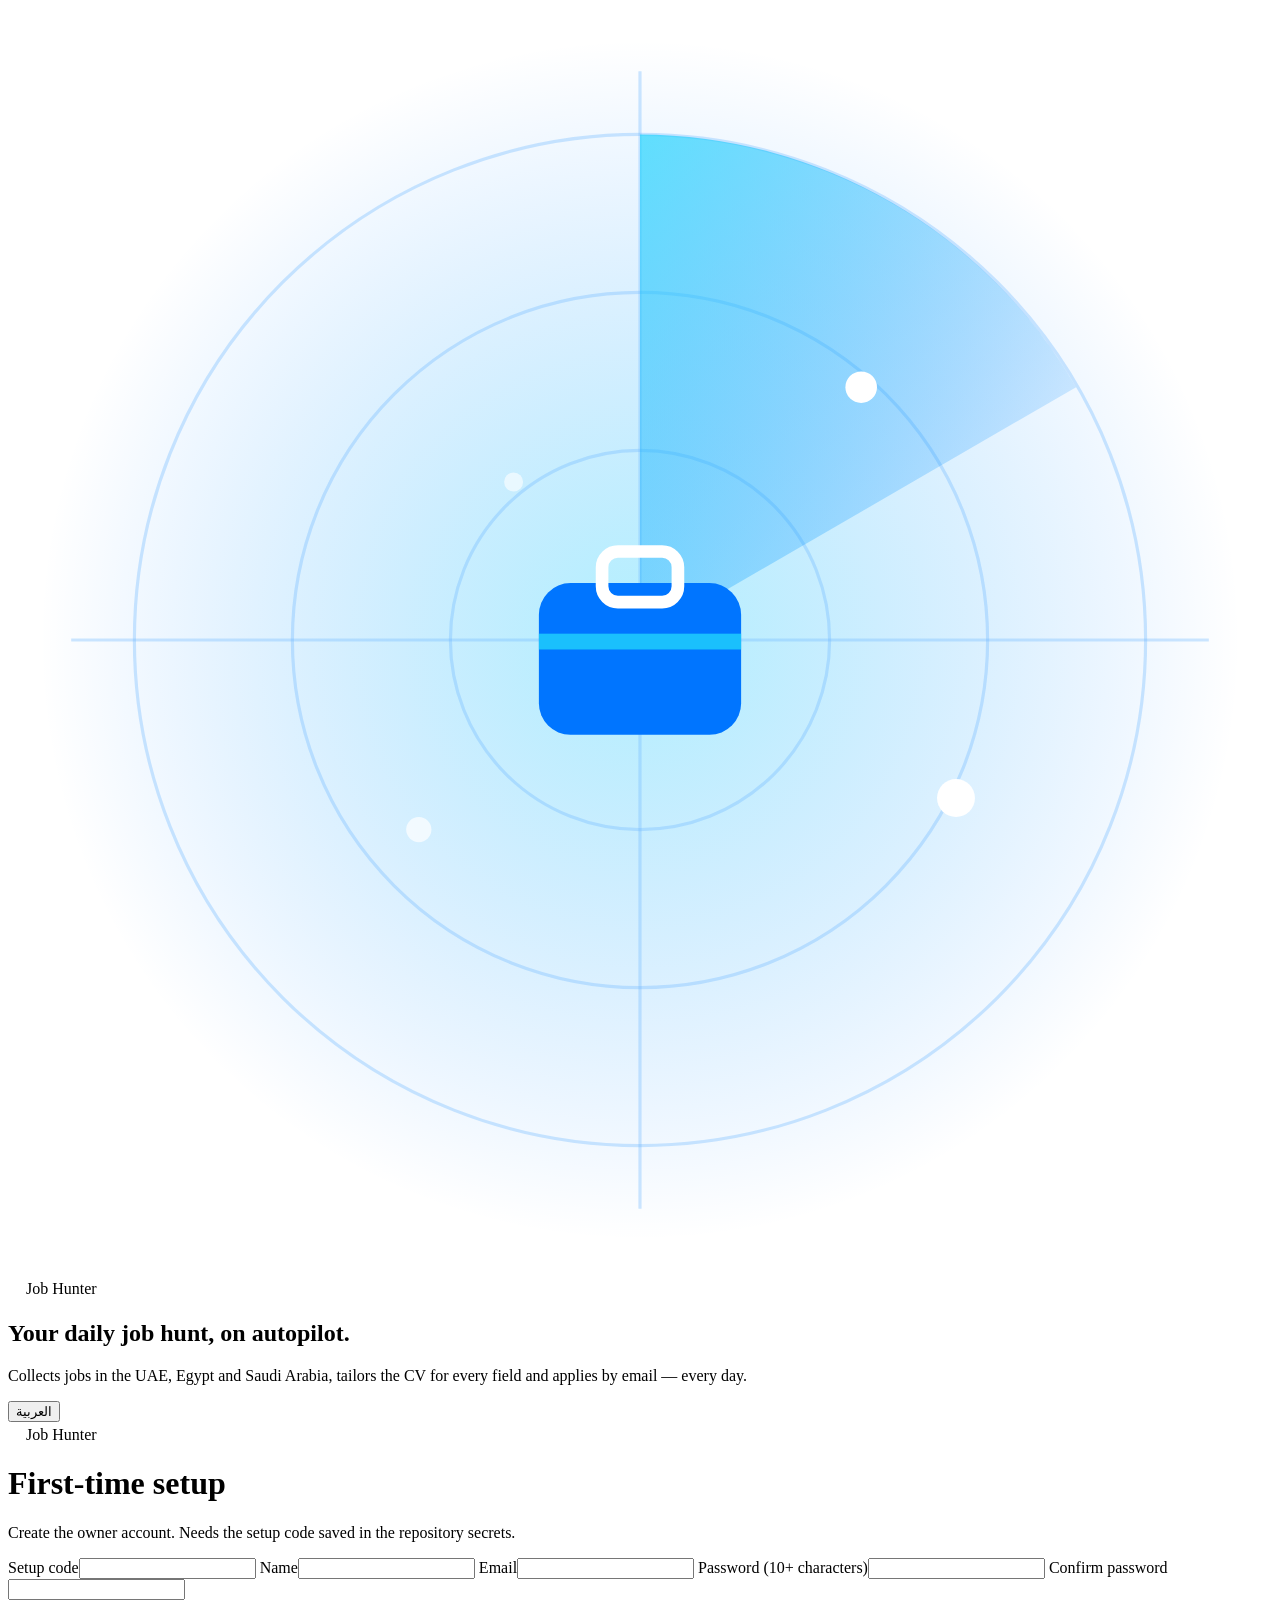
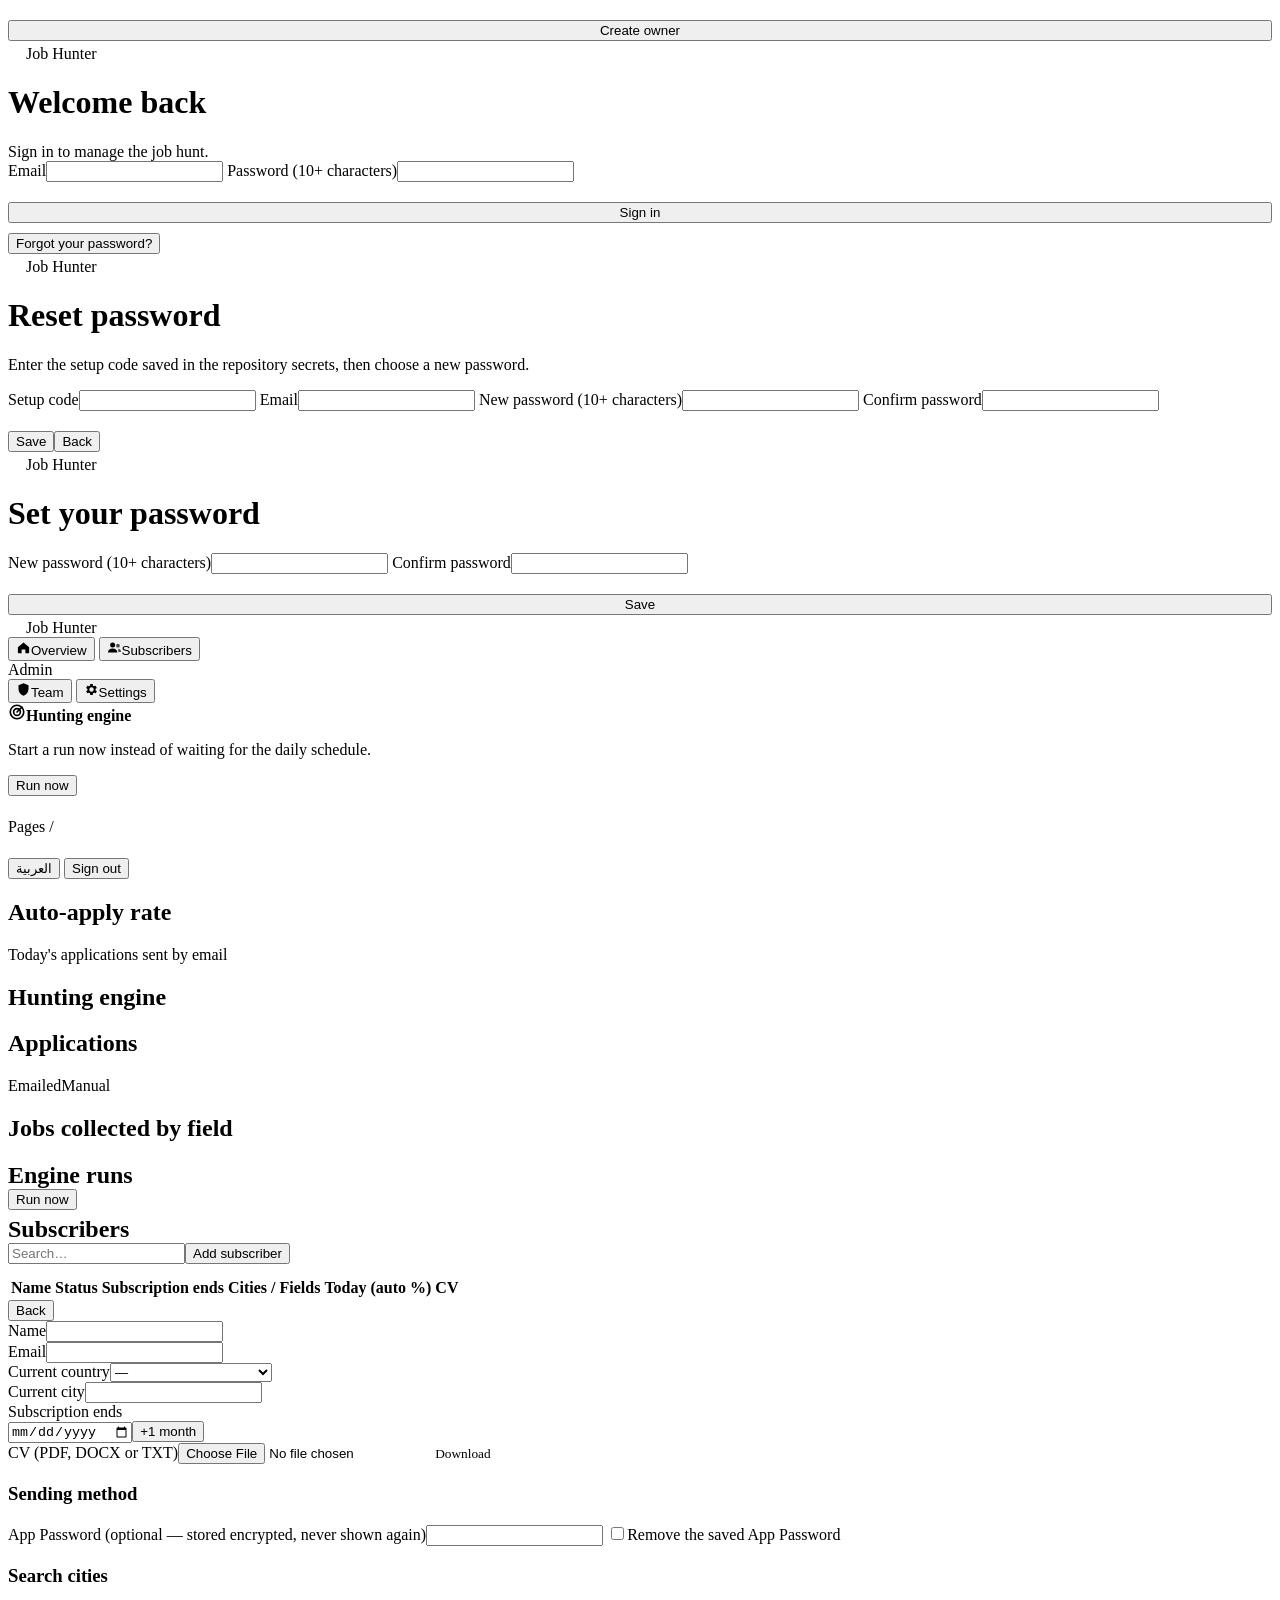
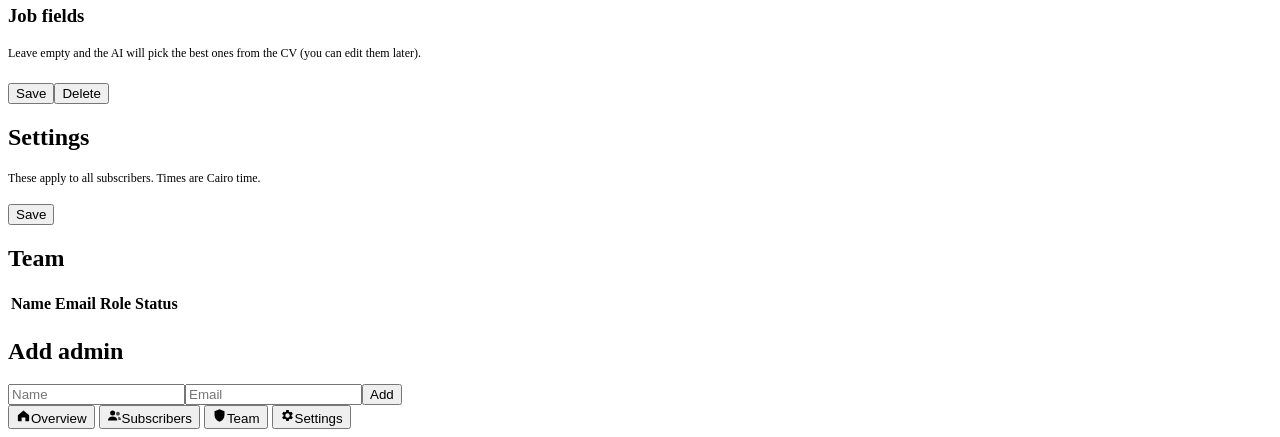
==== public/index.html @ e74127af "Update index.html" ====
<!doctype html>
<html lang="en" dir="ltr">
<head>
<meta charset="utf-8">
<meta name="viewport" content="width=device-width,initial-scale=1,viewport-fit=cover">
<meta name="robots" content="noindex,nofollow">
<title>Sign in</title>
<meta name="theme-color" content="#070b24">
<link rel="manifest" href="/manifest.webmanifest">
<link rel="icon" href="/icon.svg" type="image/svg+xml">
<link rel="apple-touch-icon" href="/icon-192.png">
<meta name="mobile-web-app-capable" content="yes"><meta name="apple-mobile-web-app-capable" content="yes">
<meta name="apple-mobile-web-app-status-bar-style" content="black-translucent"><meta name="apple-mobile-web-app-title" content="Job Hunter">
<link rel="preconnect" href="https://fonts.googleapis.com"><link rel="preconnect" href="https://fonts.gstatic.com" crossorigin>
<link rel="stylesheet" href="https://fonts.googleapis.com/css2?family=Cairo:wght@400;600;700;800&family=Plus+Jakarta+Sans:wght@400;500;600;700;800&display=swap">
<link rel="stylesheet" href="/app.css">
</head>
<body>
<!-- ================= auth ================= -->
<div class="auth" id="auth">
  <div class="auth-art">
    <svg class="radar" viewBox="0 0 400 400" fill="none" aria-hidden="true">
      <defs><radialGradient id="rg" cx=".5" cy=".5" r=".5"><stop offset="0" stop-color="#21d4fd" stop-opacity=".35"/><stop offset="1" stop-color="#0075ff" stop-opacity="0"/></radialGradient>
      <linearGradient id="sw" x1="0" y1="0" x2="1" y2="1"><stop offset="0" stop-color="#21d4fd" stop-opacity=".7"/><stop offset="1" stop-color="#0075ff" stop-opacity="0"/></linearGradient></defs>
      <circle cx="200" cy="200" r="190" fill="url(#rg)"/>
      <g stroke="#6fb8ff" stroke-opacity=".35"><circle cx="200" cy="200" r="60"/><circle cx="200" cy="200" r="110"/><circle cx="200" cy="200" r="160"/><path d="M200 20v360M20 200h360"/></g>
      <path d="M200 200 L200 40 A160 160 0 0 1 338 120 Z" fill="url(#sw)"/>
      <g fill="#fff"><circle cx="270" cy="120" r="5"/><circle cx="130" cy="260" r="4" opacity=".7"/><circle cx="300" cy="250" r="6"/><circle cx="160" cy="150" r="3" opacity=".6"/></g>
      <g transform="translate(168 172)"><rect width="64" height="48" y="10" rx="10" fill="#0075ff"/><rect x="20" width="24" height="16" rx="5" stroke="#fff" stroke-width="4" fill="none"/><rect y="26" width="64" height="5" fill="#21d4fd" opacity=".8"/></g>
    </svg>
    <div class="brand"><span class="logo" data-ic="logo"></span>Job Hunter</div>
    <h2 style="margin-top:22px" data-t="artTitle"></h2><p data-t="artText"></p>
  </div>
  <div class="auth-side" style="position:relative">
    <div class="auth-top"><button class="ghost sm" id="langBtn">العربية</button></div>

    <div id="v-setup" class="card hidden">
      <div class="brand"><span class="logo" data-ic="logo"></span>Job Hunter</div>
      <h1 data-t="setupTitle"></h1><p class="mute" data-t="setupHint"></p>
      <label data-t="setupCode"></label><input id="s-code" type="password" autocomplete="off">
      <label data-t="name"></label><input id="s-name">
      <label data-t="email"></label><input id="s-email" type="email">
      <label data-t="password"></label><input id="s-pw" type="password" autocomplete="new-password">
      <label data-t="confirmPw"></label><input id="s-pw2" type="password" autocomplete="new-password">
      <button id="s-go" style="width:100%;margin-top:20px" data-t="create"></button>
      <div class="msg" id="s-msg"></div>
    </div>

    <div id="v-login" class="card hidden">
      <div class="brand"><span class="logo" data-ic="logo"></span>Job Hunter</div>
      <h1 data-t="welcome"></h1><p class="mute" style="margin:0" data-t="loginHint"></p>
      <label data-t="email"></label><input id="l-email" type="email" autocomplete="username">
      <label data-t="password"></label><input id="l-pw" type="password" autocomplete="current-password">
      <button id="l-go" style="width:100%;margin-top:20px" data-t="signIn"></button>
      <div class="row" style="margin-top:10px;justify-content:center"><button class="ghost sm" id="l-forgot" data-t="forgot"></button></div>
      <div class="msg" id="l-msg"></div>
    </div>

    <div id="v-recover" class="card hidden">
      <div class="brand"><span class="logo" data-ic="logo"></span>Job Hunter</div>
      <h1 data-t="recoverTitle"></h1><p class="mute" data-t="recoverHint"></p>
      <label data-t="setupCode"></label><input id="r-code" type="password" autocomplete="off">
      <label data-t="email"></label><input id="r-email" type="email" autocomplete="username">
      <label data-t="newPw"></label><input id="r-pw" type="password" autocomplete="new-password">
      <label data-t="confirmPw"></label><input id="r-pw2" type="password" autocomplete="new-password">
      <div class="row" style="margin-top:20px"><button id="r-go" data-t="save"></button><button class="ghost" id="r-back" data-t="back"></button></div>
      <div class="msg" id="r-msg"></div>
    </div>

    <div id="v-setpw" class="card hidden">
      <div class="brand"><span class="logo" data-ic="logo"></span>Job Hunter</div>
      <h1 data-t="setPw"></h1>
      <label data-t="newPw"></label><input id="p-pw" type="password" autocomplete="new-password">
      <label data-t="confirmPw"></label><input id="p-pw2" type="password" autocomplete="new-password">
      <button id="p-go" style="width:100%;margin-top:20px" data-t="save"></button>
      <div class="msg" id="p-msg"></div>
    </div>
  </div>
</div>

<!-- ================= app ================= -->
<div id="v-home" class="app hidden">
  <aside class="side"><div class="side-in">
    <div class="brand"><span class="logo" data-ic="logo"></span>Job Hunter</div>
    <nav class="nav" id="tabs">
      <button data-tab="overview"><span class="ic" data-ic="home"></span><span data-t="overview"></span></button>
      <button data-tab="subs"><span class="ic" data-ic="users"></span><span data-t="subs"></span></button>
      <div class="nav-h own" data-t="admin"></div>
      <button class="own" data-tab="team"><span class="ic" data-ic="shield"></span><span data-t="admins"></span></button>
      <button class="own" data-tab="settings"><span class="ic" data-ic="gear"></span><span data-t="settings"></span></button>
    </nav>
    <div class="help"><span class="ic" data-ic="radar"></span><b data-t="engineCard"></b><p data-t="engineCardHint"></p><button id="side-run" data-t="runNow"></button></div>
  </div></aside>

  <main class="main">
    <header class="top">
      <span class="logo mlogo brand" style="padding:0"><span class="logo" data-ic="logo"></span></span>
      <div><div class="crumb"><span data-t="pages"></span> / <b id="crumb"></b></div><h1 id="pageTitle"></h1></div>
      <span class="sp"></span>
      <button class="ghost sm" id="langBtn2">العربية</button>
      <span class="who"><span class="avatar" id="avatar"></span><span id="who"></span></span>
      <button class="ghost sm" id="out" data-t="signOut"></button>
    </header>

    <section data-p="overview">
      <div class="kpis" id="kpis"></div>
      <div class="ovgrid">
        <div class="card hero" id="hero"></div>
        <div class="card"><h2 data-t="autoRate"></h2><div class="sub-h" data-t="autoRateHint"></div><div class="gauge-wrap" id="gauge"></div></div>
        <div class="card"><h2 data-t="engineCard"></h2><div class="sub-h" id="engineSub"></div><div id="engineBox"></div></div>
      </div>
      <div class="chartgrid">
        <div class="card chart"><h2 data-t="appsChart"></h2><div class="sub-h" id="appsSub"></div><div id="areaChart"></div>
          <div class="legend"><span><i style="background:#21d4fd"></i><span data-t="sentCol"></span></span><span><i style="background:#0075ff"></i><span data-t="manualCol"></span></span></div></div>
        <div class="card chart"><h2 data-t="jobsByField"></h2><div class="sub-h" id="fieldsSub"></div><div class="bars" id="barChart"></div><div class="stat2" id="fieldStats"></div></div>
      </div>
      <div class="card" id="runs-card"><div class="row" style="margin-bottom:6px"><h2 style="margin:0" data-t="runs"></h2><span class="sp"></span><span id="run-msg" class="mute" style="font-size:12px"></span><button class="sm" id="run-now" data-t="runNow"></button></div><div id="runs" style="overflow-x:auto"></div></div>
    </section>

    <section class="card hidden" data-p="subs">
      <div class="row"><h2 style="margin:0" data-t="subs"></h2><span class="sp"></span><input id="q" style="max-width:240px" data-ph="search"><button id="addSub" data-t="addSub"></button></div>
      <table class="stack" style="margin-top:12px"><thead><tr><th data-t="name"></th><th data-t="status"></th><th data-t="subEnd"></th><th data-t="citiesFields"></th><th data-t="appsTodayShort"></th><th>CV</th><th></th></tr></thead><tbody id="subs"></tbody></table>
      <div class="msg" id="s2-msg"></div>
    </section>

    <section class="card hidden" data-p="edit">
      <div class="row"><h2 style="margin:0" id="e-title"></h2><span class="sp"></span><button class="ghost sm" id="e-cancel" data-t="back"></button></div>
      <div class="grid2">
        <div><label data-t="name"></label><input id="e-name"></div>
        <div><label data-t="email"></label><input id="e-email" type="email"></div>
        <div><label data-t="curCountry"></label><select id="e-country"><option value="">—</option><option value="EG">Egypt / مصر</option><option value="AE">UAE / الإمارات</option><option value="SA">Saudi Arabia / السعودية</option><option value="OTHER">Other / أخرى</option></select></div>
        <div><label data-t="curCity"></label><input id="e-city"></div>
        <div><label data-t="subEnd"></label><div class="row"><input id="e-end" type="date" style="flex:1;width:auto"><button class="ghost sm" id="e-plus" data-t="plusMonth"></button></div><small class="mute" id="e-start"></small></div>
      </div>
      <label data-t="cv"></label><input id="e-cv" type="file" accept=".pdf,.docx,.txt">
      <small class="mute"><span id="e-cvinfo"></span> <a id="e-cvdl" class="hidden" data-t="download"></a></small>
      <h3 data-t="sendMode"></h3>
      <p class="mute" style="margin:0;font-size:13px" id="e-modeinfo"></p>
      <label data-t="appPwOpt"></label><input id="e-ap" type="password" autocomplete="new-password" style="max-width:320px">
      <label class="opt hidden" id="e-apclearbox"><input type="checkbox" id="e-apclear"><span data-t="apClear"></span></label>
      <h3 data-t="cities"></h3><div id="e-cities"></div>
      <h3 data-t="fields"></h3><p class="mute" style="margin:0 0 10px;font-size:12px" data-t="fieldsHint"></p><div id="e-fields" class="chips"></div>
      <div class="row" style="margin-top:22px"><button id="e-save" data-t="save"></button><span class="sp"></span><button class="ghost sm" id="e-del" data-t="delete"></button></div>
      <div class="msg" id="e-msg"></div>
    </section>

    <section class="card hidden" data-p="settings"><h2 data-t="settings"></h2><p class="mute" style="font-size:12px" data-t="settingsHint"></p>
      <div class="grid2" id="set-form"></div><div class="row" style="margin-top:18px"><button id="set-save" data-t="save"></button></div><div class="msg" id="set-msg"></div></section>

    <section class="card hidden" id="c-staff" data-p="team">
      <h2 data-t="admins"></h2>
      <table class="stack"><thead><tr><th data-t="name"></th><th data-t="email"></th><th data-t="role"></th><th data-t="status"></th><th></th></tr></thead><tbody id="staff"></tbody></table>
      <h2 style="margin-top:22px" data-t="addAdmin"></h2>
      <div class="row"><input id="a-name" style="max-width:220px" data-ph="name"><input id="a-email" type="email" style="max-width:260px" data-ph="email"><button id="a-go" data-t="add"></button></div>
      <div class="msg" id="a-msg"></div>
    </section>
  </main>

  <nav class="bnav" id="mtabs">
    <button data-tab="overview"><span class="ic" data-ic="home"></span><span data-t="overview"></span></button>
    <button data-tab="subs"><span class="ic" data-ic="users"></span><span data-t="subs"></span></button>
    <button class="own" data-tab="team"><span class="ic" data-ic="shield"></span><span data-t="admins"></span></button>
    <button class="own" data-tab="settings"><span class="ic" data-ic="gear"></span><span data-t="settings"></span></button>
  </nav>
</div>
<script>
const T={en:{setupTitle:"First-time setup",setupHint:"Create the owner account. Needs the setup code saved in the repository secrets.",setupCode:"Setup code",name:"Name",email:"Email",password:"Password (10+ characters)",create:"Create owner",signIn:"Sign in",setPw:"Set your password",newPw:"New password (10+ characters)",confirmPw:"Confirm password",save:"Save",signOut:"Sign out",admins:"Team",addAdmin:"Add admin",add:"Add",role:"Role",status:"Status",active:"Active",disabled:"Disabled",noPw:"Invite pending",disable:"Disable",enable:"Enable",reset:"Reset link",subs:"Subscribers",activeSubs:"Active subscriptions",appsToday:"Applications today",autoPct:"Auto-applied today",lastRun:"Last run",never:"Never",mismatch:"Passwords do not match",pwDone:"Password saved. You can sign in now.",linkNote:"Send this one-time link to the person (valid 48 hours):",owner:"Owner",admin:"Admin",forgot:"Forgot your password?",recoverTitle:"Reset password",recoverHint:"Enter the setup code saved in the repository secrets, then choose a new password.",back:"Back",overview:"Overview",settings:"Settings",search:"Search…",addSub:"Add subscriber",editSub:"Edit subscriber",subEnd:"Subscription ends",citiesFields:"Cities / Fields",appsTodayShort:"Today (auto %)",edit:"Edit",renew:"Renew +1 month",lock:"Lock",unlock:"Unlock",locked:"Locked",expired:"Expired",noSubs:"No subscribers yet.",curCountry:"Current country",curCity:"Current city",subLang:"Dashboard language",plusMonth:"+1 month",subStart:"Started",autoMonth:"Empty = one month from today",cv:"CV (PDF, DOCX or TXT)",noCv:"No CV uploaded yet",download:"Download",sendMode:"Sending method",modeApp:"Subscriber's Gmail with an App Password (recommended)",modeCentral:"Central tool email (Reply-To = subscriber, small daily limit)",appPw:"App Password (typed by the admin, stored encrypted)",apSaved:"An App Password is saved. Leave the box empty to keep it.",apClear:"Remove the saved App Password",cities:"Search cities",fields:"Job fields",fieldsHint:"Leave empty and the AI will pick the best ones from the CV (you can edit them later).",all:"All",none:"None",delete:"Delete",confirmDel:"Delete this subscriber and all their data?",needCity:"Choose at least one search city",tooBig:"The CV file is too large",saving:"Saving…",saved:"Saved",cvFail:"Saved, but the CV upload failed",settingsHint:"These apply to all subscribers. Times are Cairo time.",set_daily_apply_limit:"Max applications per subscriber per day",set_central_daily_limit:"Max central-email applications per subscriber per day",set_min_match_score:"Minimum match score to apply (0–100)",set_email_cooldown_days:"Days before applying to the same email again",set_default_sub_days:"Default subscription length (days)",set_auto_fields_count:"Fields the AI picks when none are set",set_run_time_cloud:"Daily cloud run time",modeAppOn:"Sending from the subscriber's own Gmail (an App Password is saved). Type a new one below to replace it.",modeCentralOn:"Sending from the central tool email for now. To send from the subscriber's own Gmail, add an App Password below — or the subscriber can add it from their dashboard.",appPwOpt:"App Password (optional — stored encrypted, never shown again)",set_engine_live:"Sending mode",liveOff:"Test (dry run) — nothing is sent",liveOn:"Live — send application emails",runs:"Engine runs",runNow:"Run now",queued:"Run requested — it starts within ~15 minutes.",started:"Started",newJobs:"New jobs",sentCol:"Emailed",manualCol:"Manual",errorsCol:"Errors",dry:"test",preview:"What would be sent",welcome:"Welcome back",loginHint:"Sign in to manage the job hunt.",artTitle:"Your daily job hunt, on autopilot.",artText:"Collects jobs in the UAE, Egypt and Saudi Arabia, tailors the CV for every field and applies by email — every day.",admin:"Admin",engineCard:"Hunting engine",engineCardHint:"Start a run now instead of waiting for the daily schedule.",pages:"Pages",autoRate:"Auto-apply rate",autoRateHint:"Today's applications sent by email",appsChart:"Applications",jobsByField:"Jobs collected by field",last14:"in the last 14 days",last7:"new jobs in the last 7 days",jobs7:"Jobs found (7 days)",fieldsTracked:"Fields tracked",activeCities:"Cities searched",withEmail:"Jobs with HR email",nextRun:"Daily run (Cairo)",modeLive:"Live — applications are sent",modeTest:"Test mode — nothing is sent",noData:"No data yet — it fills up after the first run.",hello:"Welcome back,",heroText:"The engine is hunting in {c} cities across {f} fields. Here is today at a glance.",heroBtn:"Manage subscribers"},
ar:{setupTitle:"الإعداد لأول مرة",setupHint:"إنشاء حساب المالك. محتاج كود الإعداد المحفوظ في أسرار الريبو.",setupCode:"كود الإعداد",name:"الاسم",email:"الإيميل",password:"كلمة السر (10 حروف أو أكتر)",create:"إنشاء المالك",signIn:"تسجيل الدخول",setPw:"تعيين كلمة السر",newPw:"كلمة سر جديدة (10 حروف أو أكتر)",confirmPw:"تأكيد كلمة السر",save:"حفظ",signOut:"خروج",admins:"الفريق",addAdmin:"إضافة أدمن",add:"إضافة",role:"الدور",status:"الحالة",active:"نشط",disabled:"موقوف",noPw:"دعوة لسه ماتفعّلتش",disable:"إيقاف",enable:"تفعيل",reset:"لينك Reset",subs:"المشتركين",activeSubs:"اشتراكات سارية",appsToday:"تقديمات النهارده",autoPct:"أوتوماتيك النهارده",lastRun:"آخر تشغيل",never:"لسه",mismatch:"كلمتين السر مش زي بعض",pwDone:"اتحفظت. تقدر تدخل دلوقتي.",linkNote:"ابعت اللينك ده للشخص (صالح 48 ساعة، مرة واحدة):",owner:"مالك",admin:"أدمن",forgot:"نسيت كلمة السر؟",recoverTitle:"تغيير كلمة السر",recoverHint:"اكتب كود الإعداد المحفوظ في أسرار الريبو، واختار كلمة سر جديدة.",back:"رجوع",overview:"نظرة عامة",settings:"الإعدادات",search:"بحث…",addSub:"إضافة مشترك",editSub:"تعديل مشترك",subEnd:"نهاية الاشتراك",citiesFields:"المدن / المجالات",appsTodayShort:"النهارده (أوتوماتيك %)",edit:"تعديل",renew:"تجديد شهر",lock:"قفل",unlock:"فتح",locked:"مقفول",expired:"منتهي",noSubs:"لسه مفيش مشتركين.",curCountry:"البلد الحالي",curCity:"المدينة الحالية",subLang:"لغة الداشبورد",plusMonth:"+ شهر",subStart:"بدأ",autoMonth:"فاضي = شهر من النهارده",cv:"السي في (PDF أو DOCX أو TXT)",noCv:"لسه مفيش سي في",download:"تحميل",sendMode:"طريقة الإرسال",modeApp:"جيميل المشترك بـ App Password (الأفضل)",modeCentral:"الإيميل المركزي للأداة (الرد يروح للمشترك، بحد يومي صغير)",appPw:"الـ App Password (الأدمن بيكتبه، وبيتحفظ متشفّر)",apSaved:"فيه App Password محفوظ. سيب الخانة فاضية عشان يفضل زي ما هو.",apClear:"مسح الـ App Password المحفوظ",cities:"مدن البحث",fields:"المجالات",fieldsHint:"لو سبتها فاضية، الـ AI هيختار الأنسب من السي في (وتقدر تعدّلها بعدين).",all:"الكل",none:"ولا حاجة",delete:"حذف",confirmDel:"حذف المشترك ده وكل بياناته؟",needCity:"اختار مدينة بحث واحدة على الأقل",tooBig:"ملف السي في كبير",saving:"بيتحفظ…",saved:"اتحفظ",cvFail:"اتحفظ، بس رفع السي في فشل",settingsHint:"بتتطبق على كل المشتركين. المواعيد بتوقيت القاهرة.",set_daily_apply_limit:"أقصى تقديمات للمشترك في اليوم",set_central_daily_limit:"أقصى تقديمات بالإيميل المركزي للمشترك في اليوم",set_min_match_score:"أقل درجة تطابق للتقديم (0–100)",set_email_cooldown_days:"أيام قبل التقديم على نفس الإيميل تاني",set_default_sub_days:"مدة الاشتراك الافتراضية (أيام)",set_auto_fields_count:"عدد المجالات اللي الـ AI يختارها لو مفيش",set_run_time_cloud:"ميعاد التشغيل السحابي اليومي",modeAppOn:"الإرسال من جيميل المشترك نفسه (فيه App Password محفوظ). اكتب واحد جديد تحت لو عايز تغيّره.",modeCentralOn:"الإرسال من الإيميل المركزي للأداة حاليًا. عشان يبعت من جيميل المشترك، ضيف الـ App Password تحت — أو المشترك يضيفه من الداشبورد بتاعته.",appPwOpt:"الـ App Password (اختياري — بيتحفظ متشفّر ومحدش يقدر يشوفه تاني)",set_engine_live:"وضع الإرسال",liveOff:"تجربة (Dry run) — مفيش حاجة بتتبعت",liveOn:"حقيقي — إرسال إيميلات التقديم",runs:"تشغيلات المحرك",runNow:"شغّل دلوقتي",queued:"اتطلب التشغيل — هيبدأ خلال ~15 دقيقة.",started:"البداية",newJobs:"وظايف جديدة",sentCol:"اتبعت إيميل",manualCol:"يدوي",errorsCol:"أخطاء",dry:"تجربة",preview:"اللي كان هيتبعت",welcome:"أهلاً بيك تاني",loginHint:"سجّل دخول عشان تدير البحث عن الوظايف.",artTitle:"البحث عن الشغل كل يوم… أوتوماتيك.",artText:"بيجمع وظايف في الإمارات ومصر والسعودية، ويعدّل السي في لكل مجال، ويقدّم بالإيميل — كل يوم.",admin:"الإدارة",engineCard:"محرك البحث",engineCardHint:"شغّل البحث دلوقتي بدل ما تستنى الميعاد اليومي.",pages:"الصفحات",autoRate:"نسبة التقديم الأوتوماتيك",autoRateHint:"تقديمات النهارده اللي اتبعتت بالإيميل",appsChart:"التقديمات",jobsByField:"الوظايف حسب المجال",last14:"في آخر 14 يوم",last7:"وظيفة جديدة في آخر 7 أيام",jobs7:"وظايف (7 أيام)",fieldsTracked:"مجالات متابَعة",activeCities:"مدن البحث",withEmail:"وظايف فيها إيميل HR",nextRun:"التشغيل اليومي (القاهرة)",modeLive:"حقيقي — التقديمات بتتبعت",modeTest:"وضع التجربة — مفيش حاجة بتتبعت",noData:"لسه مفيش بيانات — هتظهر بعد أول تشغيل.",hello:"أهلاً بيك،",heroText:"المحرك بيدوّر في {c} مدينة و{f} مجال. ده ملخص النهارده.",heroBtn:"إدارة المشتركين"}};
let lang=(()=>{try{return localStorage.getItem('lang')||'en'}catch{return'en'}})();
const $=id=>document.getElementById(id), t=k=>T[lang][k]||k;
function applyLang(){document.documentElement.lang=lang;document.documentElement.dir=lang==='ar'?'rtl':'ltr';
  document.querySelectorAll('[data-t]').forEach(e=>e.textContent=t(e.dataset.t));
  document.querySelectorAll('[data-ph]').forEach(e=>e.placeholder=t(e.dataset.ph));
  $('langBtn').textContent=$('langBtn2').textContent=lang==='ar'?'English':'العربية';}
$('langBtn').onclick=$('langBtn2').onclick=()=>{lang=lang==='ar'?'en':'ar';try{localStorage.setItem('lang',lang)}catch{}applyLang();if(!$('v-home').classList.contains('hidden'))relang();};
async function call(path,opt={}){const r=await fetch(path,{method:opt.method||'GET',headers:{'content-type':'application/json'},body:opt.body?JSON.stringify(opt.body):undefined,credentials:'same-origin'});
  let d={};try{d=await r.json()}catch{}if(!r.ok)throw Object.assign(new Error(d.error||r.status),{status:r.status});return d;}
function show(v){['setup','login','setpw','recover','home'].forEach(x=>$('v-'+x).classList.toggle('hidden',x!==v));$('auth').classList.toggle('hidden',v==='home');document.title=v==='home'?'Job Hunter Platform':'Sign in';}
const esc=s=>String(s??'').replace(/[&<>"']/g,c=>({'&':'&amp;','<':'&lt;','>':'&gt;','"':'&quot;',"'":'&#39;'}[c]));
function msg(id,text,ok){$(id).textContent=text;$(id).classList.toggle('ok',!!ok);}

$('s-go').onclick=async()=>{if($('s-pw').value!==$('s-pw2').value)return msg('s-msg',t('mismatch'));try{await call('/api/setup',{method:'POST',body:{code:$('s-code').value,name:$('s-name').value,email:$('s-email').value,password:$('s-pw').value}});boot()}catch(e){msg('s-msg',e.message)}};
$('l-go').onclick=async()=>{try{await call('/api/login',{method:'POST',body:{email:$('l-email').value,password:$('l-pw').value}});boot()}catch(e){msg('l-msg',e.message)}};
$('l-pw').onkeydown=e=>{if(e.key==='Enter')$('l-go').click()};
$('l-forgot').onclick=()=>show('recover');$('r-back').onclick=()=>show('login');
$('r-go').onclick=async()=>{if($('r-pw').value!==$('r-pw2').value)return msg('r-msg',t('mismatch'));
  try{await call('/api/recover',{method:'POST',body:{code:$('r-code').value,email:$('r-email').value,password:$('r-pw').value}});msg('r-msg',t('pwDone'),true);setTimeout(()=>show('login'),1500)}catch(e){msg('r-msg',e.message)}};
$('out').onclick=async()=>{await call('/api/logout',{method:'POST'}).catch(()=>{});boot()};
$('p-go').onclick=async()=>{if($('p-pw').value!==$('p-pw2').value)return msg('p-msg',t('mismatch'));
  try{await call('/api/set-password',{method:'POST',body:{token:location.hash.split('=')[1],password:$('p-pw').value}});history.replaceState(null,'',location.pathname);msg('p-msg',t('pwDone'),true);setTimeout(boot,1500)}catch(e){msg('p-msg',e.message)}};
$('a-go').onclick=async()=>{try{const d=await call('/api/staff',{method:'POST',body:{name:$('a-name').value,email:$('a-email').value}});
  $('a-msg').innerHTML=esc(t('linkNote'))+'<div class="link">'+esc(d.link)+'</div>';$('a-msg').classList.add('ok');$('a-name').value=$('a-email').value='';loadStaff()}catch(e){msg('a-msg',e.message)}};

async function loadStaff(){const rows=await call('/api/staff');
  $('staff').innerHTML=rows.map(u=>`<tr><td>${esc(u.name)}</td><td>${esc(u.email)}</td><td>${t(u.role)}</td>
   <td><span class="pill">${!u.has_password?t('noPw'):u.active?t('active'):t('disabled')}</span></td>
   <td>${u.role==='owner'?'':`<button class="ghost sm" data-a="toggle" data-id="${u.id}">${u.active?t('disable'):t('enable')}</button> <button class="ghost sm" data-a="reset" data-id="${u.id}">${t('reset')}</button>`}</td></tr>`).join('');
  labelCells($('staff'));$('staff').querySelectorAll('button').forEach(b=>b.onclick=async()=>{try{const d=await call(`/api/staff/${b.dataset.id}/${b.dataset.a}`,{method:'POST'});
    if(d.link){$('a-msg').innerHTML=esc(t('linkNote'))+'<div class="link">'+esc(d.link)+'</div>';$('a-msg').classList.add('ok')}loadStaff()}catch(e){msg('a-msg',e.message)}});}

let ME=null,CAT=null,SUBS=[],TAB='overview',EDIT=null,KNOWN={c:new Set(),f:new Set()};
const today=()=>new Date().toISOString().slice(0,10);
const CO={AE:['United Arab Emirates','الإمارات'],EG:['Egypt','مصر'],SA:['Saudi Arabia','السعودية']};
const AR={"Abu Dhabi":"أبوظبي","Dubai":"دبي","Sharjah":"الشارقة","Ajman":"عجمان","Umm Al Quwain":"أم القيوين","Ras Al Khaimah":"رأس الخيمة","Fujairah":"الفجيرة",
"Cairo":"القاهرة","Giza":"الجيزة","Alexandria":"الإسكندرية","Qalyubia":"القليوبية","Sharqia":"الشرقية","Dakahlia":"الدقهلية","Gharbia":"الغربية","Monufia":"المنوفية","Beheira":"البحيرة","Kafr El Sheikh":"كفر الشيخ","Damietta":"دمياط","Port Said":"بورسعيد","Ismailia":"الإسماعيلية","Suez":"السويس","North Sinai":"شمال سيناء","South Sinai":"جنوب سيناء","Red Sea":"البحر الأحمر","Matrouh":"مطروح","New Valley":"الوادي الجديد","Faiyum":"الفيوم","Beni Suef":"بني سويف","Minya":"المنيا","Asyut":"أسيوط","Sohag":"سوهاج","Qena":"قنا","Luxor":"الأقصر","Aswan":"أسوان",
"Riyadh":"الرياض","Jeddah":"جدة","Mecca":"مكة","Medina":"المدينة المنورة","Dammam":"الدمام","Khobar":"الخبر","Dhahran":"الظهران","Jubail":"الجبيل","Al Ahsa":"الأحساء","Taif":"الطائف","Tabuk":"تبوك","Abha":"أبها","Khamis Mushait":"خميس مشيط","Buraidah":"بريدة","Hail":"حائل","Yanbu":"ينبع","Jazan":"جازان","Najran":"نجران",
"Accounting & Finance":"محاسبة ومالية","Banking":"بنوك","Sales":"مبيعات","Marketing":"تسويق","Customer Service":"خدمة عملاء","Administration & Secretarial":"إدارة وسكرتارية","Reception & Front Office":"استقبال","Human Resources":"موارد بشرية","IT & Software":"تقنية وبرمجة","Data & Analytics":"بيانات وتحليل","Civil Engineering":"هندسة مدنية","Mechanical Engineering":"هندسة ميكانيكية","Electrical Engineering":"هندسة كهربائية","Construction & Site Management":"مقاولات وإدارة مواقع","Project Management":"إدارة مشاريع","Healthcare & Nursing":"رعاية صحية وتمريض","Pharmacy":"صيدلة","Education & Teaching":"تعليم وتدريس","Hospitality & Hotels":"فنادق وضيافة","Tourism & Travel":"سياحة وسفر","Food & Beverage":"مطاعم ومشروبات","Retail":"تجزئة","Logistics & Supply Chain":"لوجستيات وسلاسل إمداد","Procurement":"مشتريات","Real Estate":"عقارات","Graphic Design & Creative":"تصميم وإبداع","Legal":"قانوني","Security":"أمن وحراسة","Driving & Delivery":"قيادة وتوصيل"};
const nm=s=>lang==='ar'&&AR[s]||s;
function tab(x){if(ME&&ME.role!=='owner'&&(x==='team'||x==='settings'))x='overview';TAB=x;$('crumb').textContent=$('pageTitle').textContent=t({edit:'subs',team:'admins'}[x]||x);
  document.querySelectorAll('#v-home [data-p]').forEach(e=>e.classList.toggle('hidden',e.dataset.p!==x));
  document.querySelectorAll('[data-tab]').forEach(b=>b.classList.toggle('on',b.dataset.tab===x||(x==='edit'&&b.dataset.tab==='subs')));
  const f={overview:loadKpis,subs:loadSubs,team:loadStaff,settings:loadSettings}[x];if(f)f().catch(e=>msg('s2-msg',e.message));}
document.querySelectorAll('[data-tab]').forEach(b=>b.onclick=()=>{tab(b.dataset.tab);window.scrollTo(0,0)});
async function home(){show('home');ME=await call('/api/me');$('who').textContent=ME.name+' · '+t(ME.role);$('avatar').textContent=(ME.name||'?').trim().charAt(0).toUpperCase();
  CAT=CAT||await call('/api/catalog');document.querySelectorAll('.own').forEach(e=>e.classList.toggle('hidden',ME.role!=='owner'));tab(TAB==='edit'?'subs':TAB);}
function relang(){if(!ME)return;$('who').textContent=ME.name+' · '+t(ME.role);if(TAB==='edit'){const s=readEdit();renderLists(s.cities,s.fields);$('e-title').textContent=t(EDIT?'editSub':'addSub');modeUI()}else tab(TAB);}

const stat=s=>s.locked?'locked':s.sub_end<today()?'expired':'active';
async function loadSubs(){SUBS=await call('/api/subscribers');drawSubs();}
function drawSubs(){const q=$('q').value.trim().toLowerCase();const rows=SUBS.filter(s=>!q||(s.name+' '+s.email).toLowerCase().includes(q));
  $('subs').innerHTML=rows.map(s=>`<tr><td><b>${esc(s.name)}</b><br><small class="mute">${esc(s.email)}</small></td><td><span class="pill ${stat(s)}">${t(stat(s))}</span></td><td>${esc(s.sub_end)}</td><td>${s.cities} / ${s.fields}</td>
   <td>${s.apps_today}${s.apps_today?' ('+Math.round(100*s.auto_today/s.apps_today)+'%)':''}</td><td>${s.has_cv?'✓':'—'}</td>
   <td class="acts"><button class="ghost sm" data-a="edit" data-id="${s.id}">${t('edit')}</button> <button class="ghost sm" data-a="renew" data-id="${s.id}">${t('renew')}</button> <button class="ghost sm" data-a="${s.locked?'unlock':'lock'}" data-id="${s.id}">${t(s.locked?'unlock':'lock')}</button></td></tr>`).join('')||`<tr><td colspan="7" class="mute">${t('noSubs')}</td></tr>`;labelCells($('subs'));
  $('subs').querySelectorAll('button').forEach(b=>b.onclick=async()=>{if(b.dataset.a==='edit')return openEdit(+b.dataset.id).catch(e=>msg('s2-msg',e.message));
    try{await call(`/api/subscribers/${b.dataset.id}/${b.dataset.a}`,{method:'POST'});loadSubs()}catch(e){msg('s2-msg',e.message)}});}
$('q').oninput=drawSubs;$('addSub').onclick=()=>openEdit(null);

async function openEdit(id){EDIT=id;msg('e-msg','');$('e-cv').value='';
  const s=id?await call('/api/subscribers/'+id):{name:'',email:'',current_country:'',current_city:'',lang:'en',send_mode:'central',sub_end:'',cities:[],fields:[]};
  $('e-title').textContent=t(id?'editSub':'addSub');$('e-name').value=s.name;$('e-email').value=s.email;$('e-country').value=s.current_country||'';
  $('e-city').value=s.current_city||'';$('e-end').value=s.sub_end||'';$('e-start').textContent=id?t('subStart')+': '+s.sub_start:t('autoMonth');
  $('e-apclear').checked=false;$('e-ap').value='';HASAP=!!s.has_app_password;modeUI();
  $('e-cvinfo').textContent=s.cv?`${s.cv.name} · ${Math.max(1,Math.round(s.cv.size/1024))} KB · ${s.cv.uploaded_at.slice(0,10)}`:t('noCv');
  $('e-cvdl').classList.toggle('hidden',!s.cv);if(s.cv)$('e-cvdl').href=`/api/subscribers/${id}/cv`;
  $('e-del').classList.toggle('hidden',!id||ME.role!=='owner');renderLists(s.cities,s.fields);tab('edit');window.scrollTo(0,0);}
let HASAP=false;
function modeUI(){$('e-modeinfo').textContent=t(HASAP?'modeAppOn':'modeCentralOn');$('e-apclearbox').classList.toggle('hidden',!HASAP);}
function renderLists(cities,fields){KNOWN={c:new Set(cities.map(c=>c.country+'|'+c.city)),f:new Set(fields.map(f=>f.field))};
  const on=new Set(cities.filter(c=>c.enabled).map(c=>c.country+'|'+c.city)),fon=new Set(fields.filter(f=>f.enabled).map(f=>f.field));
  $('e-cities').innerHTML=Object.entries(CAT.cities).map(([co,list])=>`<details ${list.some(c=>on.has(co+'|'+c))?'open':''}><summary>${esc(CO[co][lang==='ar'?1:0])} <small class="mute" data-cnt="${co}"></small></summary>
    <div class="row" style="margin:8px 0"><button class="ghost sm" data-all="${co}">${t('all')}</button><button class="ghost sm" data-none="${co}">${t('none')}</button></div>
    <div class="chips">${list.map(c=>`<label class="chip"><input type="checkbox" data-co="${co}" value="${esc(c)}" ${on.has(co+'|'+c)?'checked':''}>${esc(nm(c))}</label>`).join('')}</div></details>`).join('');
  $('e-fields').innerHTML=CAT.fields.map(f=>`<label class="chip"><input type="checkbox" value="${esc(f)}" ${fon.has(f)?'checked':''}>${esc(nm(f))}</label>`).join('');
  $('e-cities').querySelectorAll('[data-all],[data-none]').forEach(b=>b.onclick=()=>{const co=b.dataset.all||b.dataset.none;
    $('e-cities').querySelectorAll(`input[data-co="${co}"]`).forEach(i=>i.checked=!!b.dataset.all);counts()});
  $('e-cities').onchange=counts;counts();}
function counts(){Object.keys(CAT.cities).forEach(co=>{const n=$('e-cities').querySelectorAll(`input[data-co="${co}"]:checked`).length;$('e-cities').querySelector(`[data-cnt="${co}"]`).textContent=n?'('+n+')':''})}
function readEdit(){const cities=[],fields=[];
  $('e-cities').querySelectorAll('input').forEach(i=>{if(i.checked||KNOWN.c.has(i.dataset.co+'|'+i.value))cities.push({country:i.dataset.co,city:i.value,enabled:i.checked})});
  $('e-fields').querySelectorAll('input').forEach(i=>{if(i.checked||KNOWN.f.has(i.value))fields.push({field:i.value,enabled:i.checked})});
  return {name:$('e-name').value,email:$('e-email').value,current_country:$('e-country').value,current_city:$('e-city').value,
    sub_end:$('e-end').value||undefined,app_password:$('e-ap').value||undefined,clear_app_password:$('e-apclear').checked,cities,fields};}
$('e-plus').onclick=()=>{const v=$('e-end').value,d=new Date(v&&v>today()?v:today());d.setUTCMonth(d.getUTCMonth()+1);$('e-end').value=d.toISOString().slice(0,10)};
$('e-cancel').onclick=()=>tab('subs');
$('e-del').onclick=async()=>{if(!confirm(t('confirmDel')))return;try{await call('/api/subscribers/'+EDIT,{method:'DELETE'});tab('subs')}catch(e){msg('e-msg',e.message)}};
const CDN='https://cdnjs.cloudflare.com/ajax/libs/';
const loadJs=src=>new Promise((ok,no)=>{const s=document.createElement('script');s.src=src;s.onload=ok;s.onerror=no;document.head.appendChild(s)});
async function cvText(f){const ext=f.name.split('.').pop().toLowerCase();
  try{if(ext==='txt')return await f.text();
    if(ext==='pdf'){if(!window.pdfjsLib)await loadJs(CDN+'pdf.js/3.11.174/pdf.min.js');pdfjsLib.GlobalWorkerOptions.workerSrc=CDN+'pdf.js/3.11.174/pdf.worker.min.js';
      const d=await pdfjsLib.getDocument({data:await f.arrayBuffer()}).promise;let s='';for(let i=1;i<=d.numPages;i++){const c=await(await d.getPage(i)).getTextContent();s+=c.items.map(x=>x.str).join(' ')+'\n'}return s}
    if(ext==='docx'){if(!window.mammoth)await loadJs(CDN+'mammoth/1.6.0/mammoth.browser.min.js');return(await mammoth.extractRawText({arrayBuffer:await f.arrayBuffer()})).value}
  }catch(e){console.warn('cv text',e)}return '';}
$('e-save').onclick=async()=>{const b=readEdit();if(!b.cities.some(c=>c.enabled))return msg('e-msg',t('needCity'));
  const f=$('e-cv').files[0];if(f&&f.size>(CAT.storage?5e6:7e5))return msg('e-msg',t('tooBig')+' (max '+(CAT.storage?'5 MB':'700 KB')+')');
  $('e-save').disabled=true;msg('e-msg',t('saving'),true);
  try{let id=EDIT;if(id)await call('/api/subscribers/'+id,{method:'PUT',body:b});else{id=(await call('/api/subscribers',{method:'POST',body:b})).id;EDIT=id}
    if(f){const fd=new FormData();fd.append('file',f);fd.append('text',await cvText(f));
      const r=await fetch(`/api/subscribers/${id}/cv`,{method:'POST',body:fd,credentials:'same-origin'});const d=await r.json().catch(()=>({}));if(!r.ok)throw new Error(t('cvFail')+': '+(d.error||r.status))}
    msg('e-msg',t('saved'),true);setTimeout(()=>tab('subs'),700)}catch(e){msg('e-msg',e.message)}finally{$('e-save').disabled=false}};

const SET=[['daily_apply_limit','number'],['central_daily_limit','number'],['min_match_score','number'],['email_cooldown_days','number'],['default_sub_days','number'],['auto_fields_count','number'],['run_time_cloud','time'],['engine_live','bool']];
async function loadSettings(){const s=await call('/api/settings');msg('set-msg','');
  $('set-form').innerHTML=SET.map(([k,ty])=>`<div><label>${esc(t('set_'+k))}</label>${ty==='bool'?`<select id="set-${k}"><option value="0" ${s[k]!=='1'?'selected':''}>${esc(t('liveOff'))}</option><option value="1" ${s[k]==='1'?'selected':''}>${esc(t('liveOn'))}</option></select>`:`<input type="${ty}" id="set-${k}" value="${esc(s[k])}" ${ty==='number'?'min="0"':''}>`}</div>`).join('');}
$('set-save').onclick=async()=>{const b={};SET.forEach(([k])=>b[k]=$('set-'+k).value);try{await call('/api/settings',{method:'PUT',body:b});msg('set-msg',t('saved'),true)}catch(e){msg('set-msg',e.message)}};

const IC={logo:'<svg width="18" height="18" viewBox="0 0 24 24" fill="none" stroke="#fff" stroke-width="2.4" stroke-linecap="round"><circle cx="11" cy="11" r="6.5"/><path d="M16 16l4.5 4.5"/><path d="M8.5 11h5M11 8.5v5"/></svg>',
home:'<svg width="15" height="15" viewBox="0 0 24 24" fill="currentColor"><path d="M3 11.5 12 4l9 7.5V20a1 1 0 0 1-1 1h-5v-6H9v6H4a1 1 0 0 1-1-1z"/></svg>',
users:'<svg width="15" height="15" viewBox="0 0 24 24" fill="currentColor"><circle cx="9" cy="8" r="4"/><path d="M1.5 20c0-4 3.4-6.5 7.5-6.5s7.5 2.5 7.5 6.5z"/><circle cx="17.5" cy="9" r="3" opacity=".7"/><path d="M18 14c2.6.3 4.5 2.2 4.5 5h-4.4" opacity=".7"/></svg>',
shield:'<svg width="15" height="15" viewBox="0 0 24 24" fill="currentColor"><path d="M12 2 4 5v6c0 5 3.4 9.4 8 11 4.6-1.6 8-6 8-11V5z"/></svg>',
gear:'<svg width="15" height="15" viewBox="0 0 24 24" fill="currentColor"><path d="M19.4 13a7.7 7.7 0 0 0 0-2l2.1-1.6-2-3.5-2.5 1a7.4 7.4 0 0 0-1.7-1L15 3.3h-4l-.4 2.6a7.4 7.4 0 0 0-1.7 1l-2.5-1-2 3.5L6.6 11a7.7 7.7 0 0 0 0 2l-2.2 1.6 2 3.5 2.5-1a7.4 7.4 0 0 0 1.7 1l.4 2.6h4l.4-2.6a7.4 7.4 0 0 0 1.7-1l2.5 1 2-3.5zM13 15.5a3.5 3.5 0 1 1 0-7 3.5 3.5 0 0 1 0 7z" transform="translate(-1 0)"/></svg>',
radar:'<svg width="18" height="18" viewBox="0 0 24 24" fill="none" stroke="currentColor" stroke-width="2.2" stroke-linecap="round"><circle cx="12" cy="12" r="9"/><circle cx="12" cy="12" r="4.5"/><path d="M12 12 18.5 5.5"/></svg>',
bag:'<svg width="20" height="20" viewBox="0 0 24 24" fill="#fff"><path d="M9 3h6a2 2 0 0 1 2 2v2h3a2 2 0 0 1 2 2v4H2V9a2 2 0 0 1 2-2h3V5a2 2 0 0 1 2-2zm0 4h6V5H9z"/><path d="M2 14h8v1a2 2 0 0 0 4 0v-1h8v5a2 2 0 0 1-2 2H4a2 2 0 0 1-2-2z"/></svg>',
send:'<svg width="20" height="20" viewBox="0 0 24 24" fill="#fff"><path d="M2.5 11.2 21 3l-7.2 18.5-2.9-7.4z"/></svg>',
bolt:'<svg width="20" height="20" viewBox="0 0 24 24" fill="#fff"><path d="M13 2 4 14h7l-1 8 9-12h-7z"/></svg>',
clock:'<svg width="20" height="20" viewBox="0 0 24 24" fill="none" stroke="#fff" stroke-width="2.4" stroke-linecap="round"><circle cx="12" cy="12" r="9"/><path d="M12 7v5l3 2"/></svg>',
people:'<svg width="20" height="20" viewBox="0 0 24 24" fill="#fff"><circle cx="9" cy="8" r="4"/><path d="M1.5 20c0-4 3.4-6.5 7.5-6.5s7.5 2.5 7.5 6.5z"/><circle cx="17.5" cy="9" r="3" opacity=".7"/></svg>'};
function paintIcons(root=document){root.querySelectorAll('[data-ic]').forEach(e=>{if(!e.firstChild)e.innerHTML=IC[e.dataset.ic]||''})}
function labelCells(tb){const th=[...tb.closest('table').querySelectorAll('thead th')].map(x=>x.textContent);tb.querySelectorAll('tr').forEach(r=>[...r.children].forEach((c,i)=>{if(th[i])c.dataset.l=th[i]}))}
const fmtDT=s=>s?new Date(s.replace(' ','T')+'Z').toLocaleString(lang==='ar'?'ar-EG':'en-GB',{day:'numeric',month:'short',hour:'2-digit',minute:'2-digit'}):'';
function smooth(pts){if(pts.length<2)return'';let d=`M${pts[0][0]},${pts[0][1]}`;for(let i=0;i<pts.length-1;i++){const p0=pts[i-1]||pts[i],p1=pts[i],p2=pts[i+1],p3=pts[i+2]||p2;
  d+=` C${p1[0]+(p2[0]-p0[0])/6},${p1[1]+(p2[1]-p0[1])/6} ${p2[0]-(p3[0]-p1[0])/6},${p2[1]-(p3[1]-p1[1])/6} ${p2[0]},${p2[1]}`}return d}
function areaSvg(days){const W=600,H=230,L=34,R=26,T=14,B=26,max=Math.max(4,...days.map(x=>Math.max(x.e,x.m)));const top=Math.ceil(max/4)*4;
  const X=i=>L+i*(W-L-R)/(days.length-1),Y=v=>T+(1-v/top)*(H-T-B);
  const line=k=>smooth(days.map((x,i)=>[X(i),Y(x[k])])),area=k=>line(k)+` L${X(days.length-1)},${H-B} L${X(0)},${H-B} Z`;
  let g='';for(let j=0;j<=4;j++){const v=top*j/4,y=Y(v);g+=`<line x1="${L}" x2="${W-R}" y1="${y}" y2="${y}" stroke="#56577a" stroke-dasharray="4 5" stroke-opacity=".5"/><text x="${L-8}" y="${y+4}" fill="#a0aec0" font-size="10" text-anchor="end">${v}</text>`}
  days.forEach((x,i)=>{if(i%2===0||i===days.length-1)g+=`<text x="${X(i)}" y="${H-6}" fill="#a0aec0" font-size="10" text-anchor="middle">${x.lab}</text>`});
  return `<svg viewBox="0 0 ${W} ${H}" role="img"><defs><linearGradient id="ga" x1="0" y1="0" x2="0" y2="1"><stop offset="0" stop-color="#21d4fd" stop-opacity=".55"/><stop offset="1" stop-color="#21d4fd" stop-opacity="0"/></linearGradient>
    <linearGradient id="gb" x1="0" y1="0" x2="0" y2="1"><stop offset="0" stop-color="#0075ff" stop-opacity=".55"/><stop offset="1" stop-color="#0075ff" stop-opacity="0"/></linearGradient></defs>${g}
    <path d="${area('m')}" fill="url(#gb)"/><path d="${line('m')}" fill="none" stroke="#0075ff" stroke-width="3"/>
    <path d="${area('e')}" fill="url(#ga)"/><path d="${line('e')}" fill="none" stroke="#21d4fd" stroke-width="3"/></svg>`}
function barSvg(rows){if(!rows.length)return `<div class="empty">${esc(t('noData'))}</div>`;const W=320,H=190,B=34,max=Math.max(...rows.map(r=>r.n)),w=(W-20)/rows.length;
  return `<svg viewBox="0 0 ${W} ${H}">`+rows.map((r,i)=>{const h=Math.max(4,(H-B-16)*r.n/max),x=10+i*w+w/2;
    return `<rect x="${x-4}" y="${H-B-h}" width="8" height="${h}" rx="4" fill="#fff"/><text x="${x}" y="${H-B-h-6}" fill="#fff" font-size="10" text-anchor="middle">${r.n}</text>
    <text x="${x}" y="${H-B+14}" fill="#a0aec0" font-size="9" text-anchor="middle">${esc(nm(r.field).split(/[ &و]/)[0].slice(0,9))}</text>`}).join('')+'</svg>'}
function gaugeSvg(p){const r=80,c=Math.PI*r,v=Math.max(0,Math.min(100,p||0));
  return `<svg viewBox="0 0 200 118"><defs><linearGradient id="gg" x1="0" x2="1"><stop offset="0" stop-color="#0075ff"/><stop offset="1" stop-color="#21d4fd"/></linearGradient></defs>
  <path d="M20 100 A80 80 0 0 1 180 100" fill="none" stroke="#22234b" stroke-width="14" stroke-linecap="round"/>
  <path d="M20 100 A80 80 0 0 1 180 100" fill="none" stroke="url(#gg)" stroke-width="14" stroke-linecap="round" stroke-dasharray="${c*v/100} ${c}"/>
  </svg>`}
const HERO_ART='<svg class="art" viewBox="0 0 300 220" fill="none" aria-hidden="true"><defs><radialGradient id="hr" cx=".5" cy=".5" r=".5"><stop offset="0" stop-color="#21d4fd" stop-opacity=".45"/><stop offset="1" stop-color="#0075ff" stop-opacity="0"/></radialGradient><linearGradient id="hs" x1="0" y1="0" x2="1" y2="1"><stop offset="0" stop-color="#21d4fd" stop-opacity=".8"/><stop offset="1" stop-color="#0075ff" stop-opacity="0"/></linearGradient></defs><circle cx="170" cy="130" r="120" fill="url(#hr)"/><g stroke="#7cc4ff" stroke-opacity=".4"><circle cx="170" cy="130" r="40"/><circle cx="170" cy="130" r="75"/><circle cx="170" cy="130" r="110"/></g><path d="M170 130 L170 20 A110 110 0 0 1 265 75 Z" fill="url(#hs)"/><g fill="#fff"><circle cx="232" cy="72" r="5"/><circle cx="110" cy="176" r="4" opacity=".7"/><circle cx="240" cy="170" r="6"/></g><g transform="translate(136 104)"><rect y="12" width="68" height="50" rx="11" fill="#0075ff"/><rect x="21" width="26" height="18" rx="6" stroke="#fff" stroke-width="4.5"/><rect y="30" width="68" height="6" fill="#21d4fd"/></g></svg>';
async function loadKpis(){const o=await call('/api/overview');const pct=o.applicationsToday?Math.round(100*o.autoToday/o.applicationsToday):0;
  const lr=o.lastRun;
  $('kpis').innerHTML=[[t('activeSubs'),o.active,'people',`<small>/ ${o.subscribers}</small>`],[t('appsToday'),o.applicationsToday,'send',''],[t('jobs7'),o.jobs7,'bag',''],[t('lastRun'),lr?fmtDT(lr.started_at):t('never'),'clock','']]
   .map(([k,v,ic,x])=>`<div class="kpi"><div class="t"><span>${esc(k)}</span><b>${esc(v)}${x}</b></div><div class="ic">${IC[ic]}</div></div>`).join('');
  $('hero').innerHTML=`${HERO_ART}<div class="hi">${esc(t('hello'))}</div><h2>${esc(ME.name)}</h2><p>${esc(t('heroText').replace('{c}',o.cities).replace('{f}',o.fieldsActive))}</p>
    <div class="go"><button class="sm" id="hero-go">${esc(t('heroBtn'))} →</button></div>`;$('hero-go').onclick=()=>tab('subs');
  $('gauge').innerHTML=gaugeSvg(pct)+`<div class="gauge-val"><b>${o.applicationsToday?pct+'%':'—'}</b><span>${esc(t('autoPct'))}</span></div>
    <div class="stat2"><div><span>${esc(t('sentCol'))}</span><b>${o.autoToday}</b></div><div><span>${esc(t('manualCol'))}</span><b>${o.applicationsToday-o.autoToday}</b></div></div>`;
  $('engineSub').textContent=t(o.live?'modeLive':'modeTest');
  $('engineBox').innerHTML=`<div class="stat2" style="margin-top:0"><div><span>${esc(t('status'))}</span><b><span class="pill ${esc(lr?lr.status:'')}">${esc(lr?lr.status:t('never'))}</span></b></div>
    <div><span>${esc(t('nextRun'))}</span><b>${esc(o.runTime)}</b></div><div><span>${esc(t('activeCities'))}</span><b>${o.cities}</b></div><div><span>${esc(t('withEmail'))}</span><b>${o.jobs7?Math.round(100*o.jobs7Email/o.jobs7)+'%':'—'}</b></div></div>
    <button class="ghost" style="width:100%;margin-top:14px" id="eng-set">${esc(t('settings'))}</button>`;
  $('eng-set').onclick=()=>tab(ME.role==='owner'?'settings':'overview');
  const map=Object.fromEntries((o.daily||[]).map(x=>[x.d,x]));const days=[];for(let i=13;i>=0;i--){const d=new Date(Date.now()-i*864e5),k=d.toISOString().slice(0,10);
    days.push({lab:d.toLocaleDateString(lang==='ar'?'ar-EG':'en-GB',{day:'numeric',month:'short'}),e:+(map[k]?.e||0),m:+(map[k]?.m||0)})}
  const tot=days.reduce((a,x)=>a+x.e+x.m,0);$('appsSub').innerHTML=`<b>${tot}</b> ${esc(t('last14'))}`;$('areaChart').innerHTML=areaSvg(days);
  $('fieldsSub').innerHTML=`<b>${o.jobs7}</b> ${esc(t('last7'))}`;$('barChart').innerHTML=barSvg(o.fields||[]);
  $('fieldStats').innerHTML=`<div><span>${esc(t('fieldsTracked'))}</span><b>${o.fieldsActive}</b></div><div><span>${esc(t('activeCities'))}</span><b>${o.cities}</b></div>`;
  loadRuns();}
async function loadRuns(){const r=await call('/api/runs');const st=x=>x.stats||{};
  $('runs').innerHTML=(r.requested&&(!r.runs[0]||r.requested>r.runs[0].started_at)?`<p class="muted">${esc(t('queued'))}</p>`:'')+(r.runs.length?`<table><tr><th>${esc(t('started'))}</th><th>${esc(t('status'))}</th><th>${esc(t('newJobs'))}</th><th>${esc(t('sentCol'))}</th><th>${esc(t('manualCol'))}</th><th>${esc(t('errorsCol'))}</th></tr>`+r.runs.map(x=>`<tr><td>${esc(fmtDT(x.started_at))} · ${esc(x.place)}</td><td><span class="pill ${esc(x.status)}">${esc(x.status)}</span>${x.status==='running'&&st(x).phase?' <small class="mute">'+esc(st(x).phase)+'</small>':''}${st(x).dry_run?' · '+esc(t('dry')):''}</td><td>${esc(st(x).jobs_new??'')}</td><td>${esc(st(x).sent??'')}</td><td>${esc(st(x).manual??'')}</td><td title="${esc((st(x).errors||[]).join('\n'))}">${esc((st(x).errors||[]).length)}</td></tr>`+((st(x).preview||[]).length?`<tr><td colspan="6"><details><summary>${esc(t('preview'))} (${st(x).preview.length})</summary>${st(x).preview.map(p=>`<div class="muted"><b>${esc(p.score)} · ${esc(p.title)} — ${esc(p.company||'')} (${esc(p.city)})</b> → ${esc(p.method==='email'?p.to:t('manualCol'))}${p.body?`<pre style="white-space:pre-wrap">${esc(p.subject)}\n\n${esc(p.body)}</pre>`:''}</div>`).join('')}</details></td></tr>`:'')).join('')+'</table>':`<p class="muted">${esc(t('never'))}</p>`);}
$('side-run').onclick=()=>{tab('overview');$('run-now').click()};
$('run-now').onclick=async()=>{try{await call('/api/run-now',{method:'POST',body:{}});msg('run-msg',t('queued'),true);loadRuns()}catch(e){msg('run-msg',e.message)}};

async function boot(){applyLang();paintIcons();
  if(location.hash.startsWith('#set-password=')){show('setpw');return}
  try{await call('/api/me');return home()}catch{}
  try{const s=await call('/api/setup');show(s.needed?'setup':'login')}catch{show('login')}}
boot();
if('serviceWorker' in navigator)addEventListener('load',()=>navigator.serviceWorker.register('/sw.js').catch(()=>{}));
</script>
</body>
</html>
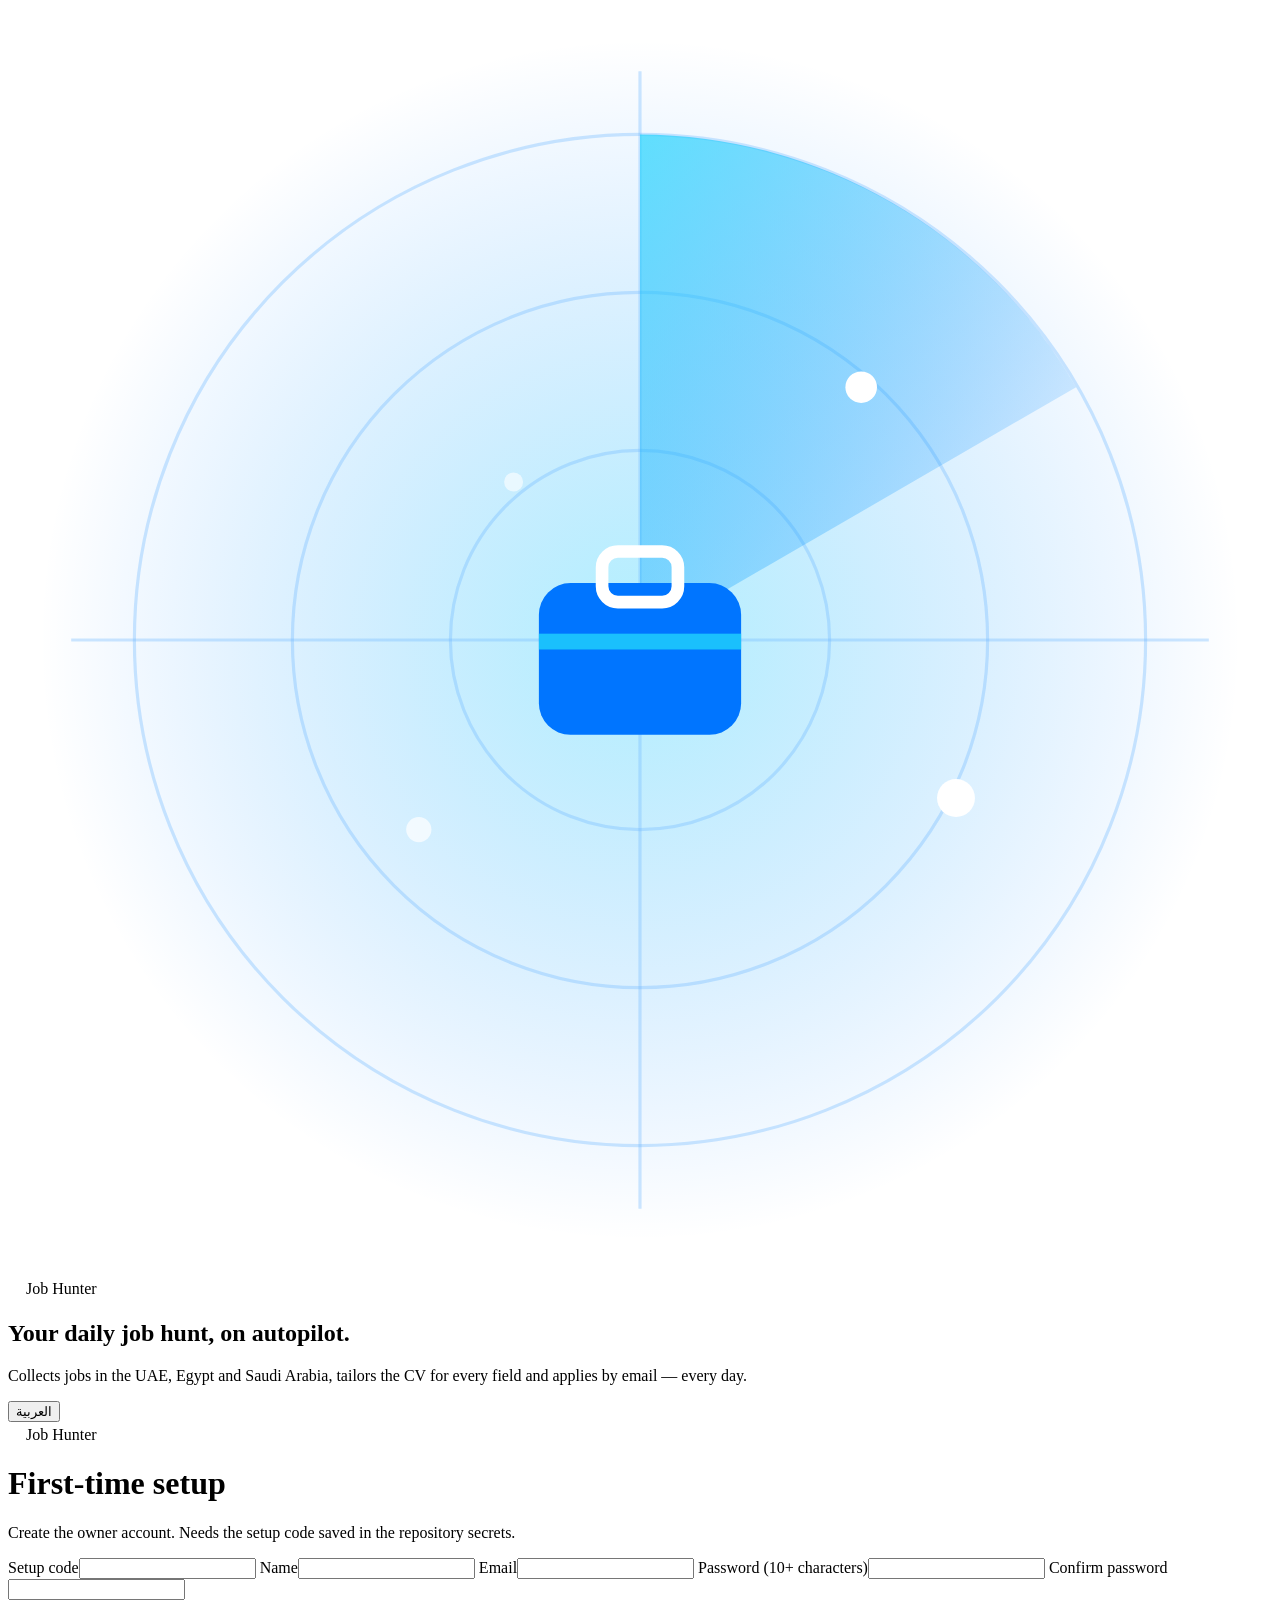
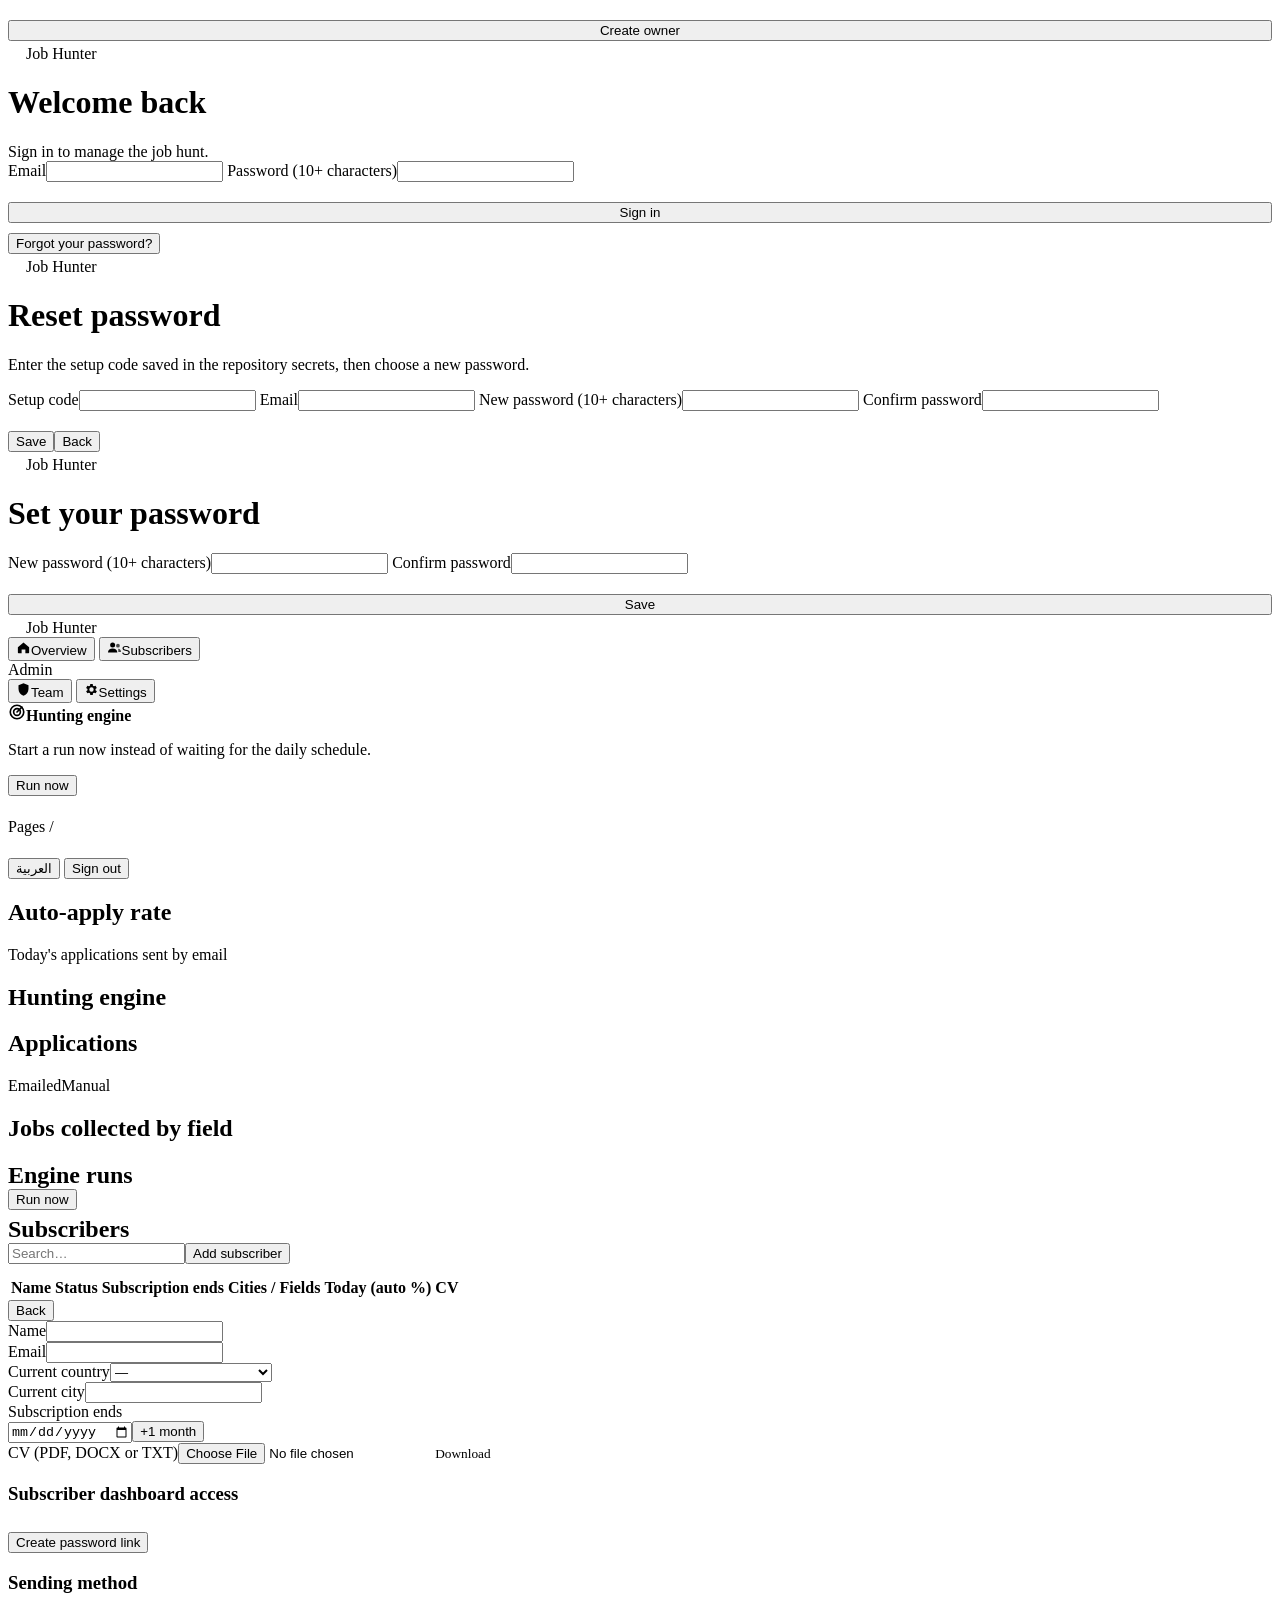
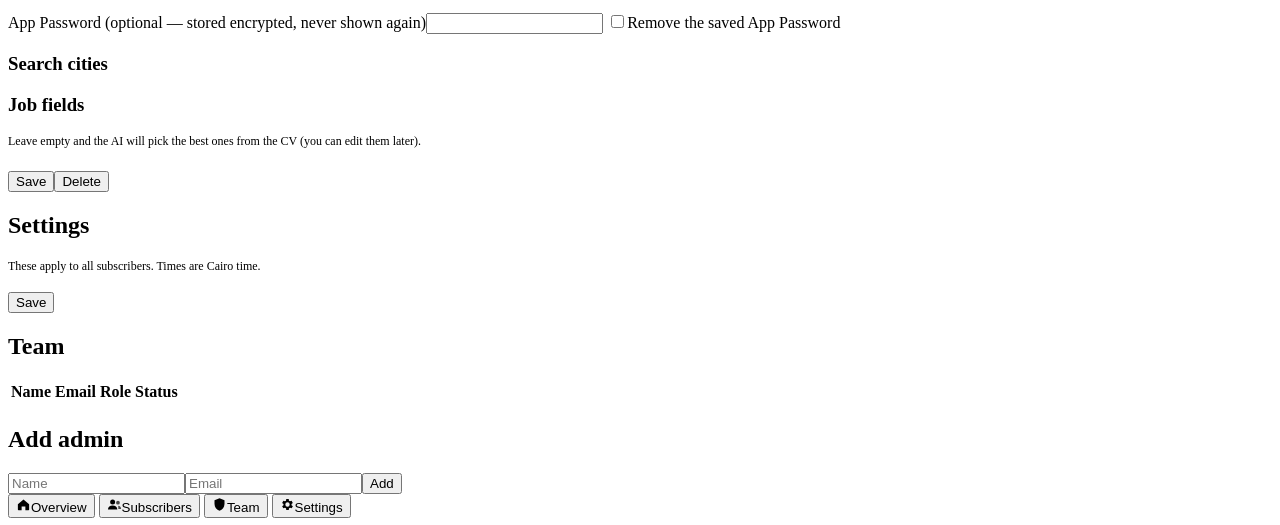
==== commit 0d1c9ea7: "Update index.html" ====
--- a/public/index.html
+++ b/public/index.html
@@ -134,6 +134,7 @@
       </div>
       <label data-t="cv"></label><input id="e-cv" type="file" accept=".pdf,.docx,.txt">
       <small class="mute"><span id="e-cvinfo"></span> <a id="e-cvdl" class="hidden" data-t="download"></a></small>
+      <div id="e-access" class="hidden"><h3 data-t="subAccess"></h3><p class="mute" style="margin:0;font-size:13px" id="e-accinfo"></p><button class="ghost sm" id="e-link" style="margin-top:8px" data-t="pwLink"></button><div class="msg" id="e-linkmsg"></div></div>
       <h3 data-t="sendMode"></h3>
       <p class="mute" style="margin:0;font-size:13px" id="e-modeinfo"></p>
       <label data-t="appPwOpt"></label><input id="e-ap" type="password" autocomplete="new-password" style="max-width:320px">
@@ -164,8 +165,8 @@
   </nav>
 </div>
 <script>
-const T={en:{setupTitle:"First-time setup",setupHint:"Create the owner account. Needs the setup code saved in the repository secrets.",setupCode:"Setup code",name:"Name",email:"Email",password:"Password (10+ characters)",create:"Create owner",signIn:"Sign in",setPw:"Set your password",newPw:"New password (10+ characters)",confirmPw:"Confirm password",save:"Save",signOut:"Sign out",admins:"Team",addAdmin:"Add admin",add:"Add",role:"Role",status:"Status",active:"Active",disabled:"Disabled",noPw:"Invite pending",disable:"Disable",enable:"Enable",reset:"Reset link",subs:"Subscribers",activeSubs:"Active subscriptions",appsToday:"Applications today",autoPct:"Auto-applied today",lastRun:"Last run",never:"Never",mismatch:"Passwords do not match",pwDone:"Password saved. You can sign in now.",linkNote:"Send this one-time link to the person (valid 48 hours):",owner:"Owner",admin:"Admin",forgot:"Forgot your password?",recoverTitle:"Reset password",recoverHint:"Enter the setup code saved in the repository secrets, then choose a new password.",back:"Back",overview:"Overview",settings:"Settings",search:"Search…",addSub:"Add subscriber",editSub:"Edit subscriber",subEnd:"Subscription ends",citiesFields:"Cities / Fields",appsTodayShort:"Today (auto %)",edit:"Edit",renew:"Renew +1 month",lock:"Lock",unlock:"Unlock",locked:"Locked",expired:"Expired",noSubs:"No subscribers yet.",curCountry:"Current country",curCity:"Current city",subLang:"Dashboard language",plusMonth:"+1 month",subStart:"Started",autoMonth:"Empty = one month from today",cv:"CV (PDF, DOCX or TXT)",noCv:"No CV uploaded yet",download:"Download",sendMode:"Sending method",modeApp:"Subscriber's Gmail with an App Password (recommended)",modeCentral:"Central tool email (Reply-To = subscriber, small daily limit)",appPw:"App Password (typed by the admin, stored encrypted)",apSaved:"An App Password is saved. Leave the box empty to keep it.",apClear:"Remove the saved App Password",cities:"Search cities",fields:"Job fields",fieldsHint:"Leave empty and the AI will pick the best ones from the CV (you can edit them later).",all:"All",none:"None",delete:"Delete",confirmDel:"Delete this subscriber and all their data?",needCity:"Choose at least one search city",tooBig:"The CV file is too large",saving:"Saving…",saved:"Saved",cvFail:"Saved, but the CV upload failed",settingsHint:"These apply to all subscribers. Times are Cairo time.",set_daily_apply_limit:"Max applications per subscriber per day",set_central_daily_limit:"Max central-email applications per subscriber per day",set_min_match_score:"Minimum match score to apply (0–100)",set_email_cooldown_days:"Days before applying to the same email again",set_default_sub_days:"Default subscription length (days)",set_auto_fields_count:"Fields the AI picks when none are set",set_run_time_cloud:"Daily cloud run time",modeAppOn:"Sending from the subscriber's own Gmail (an App Password is saved). Type a new one below to replace it.",modeCentralOn:"Sending from the central tool email for now. To send from the subscriber's own Gmail, add an App Password below — or the subscriber can add it from their dashboard.",appPwOpt:"App Password (optional — stored encrypted, never shown again)",set_engine_live:"Sending mode",liveOff:"Test (dry run) — nothing is sent",liveOn:"Live — send application emails",runs:"Engine runs",runNow:"Run now",queued:"Run requested — it starts within ~15 minutes.",started:"Started",newJobs:"New jobs",sentCol:"Emailed",manualCol:"Manual",errorsCol:"Errors",dry:"test",preview:"What would be sent",welcome:"Welcome back",loginHint:"Sign in to manage the job hunt.",artTitle:"Your daily job hunt, on autopilot.",artText:"Collects jobs in the UAE, Egypt and Saudi Arabia, tailors the CV for every field and applies by email — every day.",admin:"Admin",engineCard:"Hunting engine",engineCardHint:"Start a run now instead of waiting for the daily schedule.",pages:"Pages",autoRate:"Auto-apply rate",autoRateHint:"Today's applications sent by email",appsChart:"Applications",jobsByField:"Jobs collected by field",last14:"in the last 14 days",last7:"new jobs in the last 7 days",jobs7:"Jobs found (7 days)",fieldsTracked:"Fields tracked",activeCities:"Cities searched",withEmail:"Jobs with HR email",nextRun:"Daily run (Cairo)",modeLive:"Live — applications are sent",modeTest:"Test mode — nothing is sent",noData:"No data yet — it fills up after the first run.",hello:"Welcome back,",heroText:"The engine is hunting in {c} cities across {f} fields. Here is today at a glance.",heroBtn:"Manage subscribers"},
-ar:{setupTitle:"الإعداد لأول مرة",setupHint:"إنشاء حساب المالك. محتاج كود الإعداد المحفوظ في أسرار الريبو.",setupCode:"كود الإعداد",name:"الاسم",email:"الإيميل",password:"كلمة السر (10 حروف أو أكتر)",create:"إنشاء المالك",signIn:"تسجيل الدخول",setPw:"تعيين كلمة السر",newPw:"كلمة سر جديدة (10 حروف أو أكتر)",confirmPw:"تأكيد كلمة السر",save:"حفظ",signOut:"خروج",admins:"الفريق",addAdmin:"إضافة أدمن",add:"إضافة",role:"الدور",status:"الحالة",active:"نشط",disabled:"موقوف",noPw:"دعوة لسه ماتفعّلتش",disable:"إيقاف",enable:"تفعيل",reset:"لينك Reset",subs:"المشتركين",activeSubs:"اشتراكات سارية",appsToday:"تقديمات النهارده",autoPct:"أوتوماتيك النهارده",lastRun:"آخر تشغيل",never:"لسه",mismatch:"كلمتين السر مش زي بعض",pwDone:"اتحفظت. تقدر تدخل دلوقتي.",linkNote:"ابعت اللينك ده للشخص (صالح 48 ساعة، مرة واحدة):",owner:"مالك",admin:"أدمن",forgot:"نسيت كلمة السر؟",recoverTitle:"تغيير كلمة السر",recoverHint:"اكتب كود الإعداد المحفوظ في أسرار الريبو، واختار كلمة سر جديدة.",back:"رجوع",overview:"نظرة عامة",settings:"الإعدادات",search:"بحث…",addSub:"إضافة مشترك",editSub:"تعديل مشترك",subEnd:"نهاية الاشتراك",citiesFields:"المدن / المجالات",appsTodayShort:"النهارده (أوتوماتيك %)",edit:"تعديل",renew:"تجديد شهر",lock:"قفل",unlock:"فتح",locked:"مقفول",expired:"منتهي",noSubs:"لسه مفيش مشتركين.",curCountry:"البلد الحالي",curCity:"المدينة الحالية",subLang:"لغة الداشبورد",plusMonth:"+ شهر",subStart:"بدأ",autoMonth:"فاضي = شهر من النهارده",cv:"السي في (PDF أو DOCX أو TXT)",noCv:"لسه مفيش سي في",download:"تحميل",sendMode:"طريقة الإرسال",modeApp:"جيميل المشترك بـ App Password (الأفضل)",modeCentral:"الإيميل المركزي للأداة (الرد يروح للمشترك، بحد يومي صغير)",appPw:"الـ App Password (الأدمن بيكتبه، وبيتحفظ متشفّر)",apSaved:"فيه App Password محفوظ. سيب الخانة فاضية عشان يفضل زي ما هو.",apClear:"مسح الـ App Password المحفوظ",cities:"مدن البحث",fields:"المجالات",fieldsHint:"لو سبتها فاضية، الـ AI هيختار الأنسب من السي في (وتقدر تعدّلها بعدين).",all:"الكل",none:"ولا حاجة",delete:"حذف",confirmDel:"حذف المشترك ده وكل بياناته؟",needCity:"اختار مدينة بحث واحدة على الأقل",tooBig:"ملف السي في كبير",saving:"بيتحفظ…",saved:"اتحفظ",cvFail:"اتحفظ، بس رفع السي في فشل",settingsHint:"بتتطبق على كل المشتركين. المواعيد بتوقيت القاهرة.",set_daily_apply_limit:"أقصى تقديمات للمشترك في اليوم",set_central_daily_limit:"أقصى تقديمات بالإيميل المركزي للمشترك في اليوم",set_min_match_score:"أقل درجة تطابق للتقديم (0–100)",set_email_cooldown_days:"أيام قبل التقديم على نفس الإيميل تاني",set_default_sub_days:"مدة الاشتراك الافتراضية (أيام)",set_auto_fields_count:"عدد المجالات اللي الـ AI يختارها لو مفيش",set_run_time_cloud:"ميعاد التشغيل السحابي اليومي",modeAppOn:"الإرسال من جيميل المشترك نفسه (فيه App Password محفوظ). اكتب واحد جديد تحت لو عايز تغيّره.",modeCentralOn:"الإرسال من الإيميل المركزي للأداة حاليًا. عشان يبعت من جيميل المشترك، ضيف الـ App Password تحت — أو المشترك يضيفه من الداشبورد بتاعته.",appPwOpt:"الـ App Password (اختياري — بيتحفظ متشفّر ومحدش يقدر يشوفه تاني)",set_engine_live:"وضع الإرسال",liveOff:"تجربة (Dry run) — مفيش حاجة بتتبعت",liveOn:"حقيقي — إرسال إيميلات التقديم",runs:"تشغيلات المحرك",runNow:"شغّل دلوقتي",queued:"اتطلب التشغيل — هيبدأ خلال ~15 دقيقة.",started:"البداية",newJobs:"وظايف جديدة",sentCol:"اتبعت إيميل",manualCol:"يدوي",errorsCol:"أخطاء",dry:"تجربة",preview:"اللي كان هيتبعت",welcome:"أهلاً بيك تاني",loginHint:"سجّل دخول عشان تدير البحث عن الوظايف.",artTitle:"البحث عن الشغل كل يوم… أوتوماتيك.",artText:"بيجمع وظايف في الإمارات ومصر والسعودية، ويعدّل السي في لكل مجال، ويقدّم بالإيميل — كل يوم.",admin:"الإدارة",engineCard:"محرك البحث",engineCardHint:"شغّل البحث دلوقتي بدل ما تستنى الميعاد اليومي.",pages:"الصفحات",autoRate:"نسبة التقديم الأوتوماتيك",autoRateHint:"تقديمات النهارده اللي اتبعتت بالإيميل",appsChart:"التقديمات",jobsByField:"الوظايف حسب المجال",last14:"في آخر 14 يوم",last7:"وظيفة جديدة في آخر 7 أيام",jobs7:"وظايف (7 أيام)",fieldsTracked:"مجالات متابَعة",activeCities:"مدن البحث",withEmail:"وظايف فيها إيميل HR",nextRun:"التشغيل اليومي (القاهرة)",modeLive:"حقيقي — التقديمات بتتبعت",modeTest:"وضع التجربة — مفيش حاجة بتتبعت",noData:"لسه مفيش بيانات — هتظهر بعد أول تشغيل.",hello:"أهلاً بيك،",heroText:"المحرك بيدوّر في {c} مدينة و{f} مجال. ده ملخص النهارده.",heroBtn:"إدارة المشتركين"}};
+const T={en:{setupTitle:"First-time setup",setupHint:"Create the owner account. Needs the setup code saved in the repository secrets.",setupCode:"Setup code",name:"Name",email:"Email",password:"Password (10+ characters)",create:"Create owner",signIn:"Sign in",setPw:"Set your password",newPw:"New password (10+ characters)",confirmPw:"Confirm password",save:"Save",signOut:"Sign out",admins:"Team",addAdmin:"Add admin",add:"Add",role:"Role",status:"Status",active:"Active",disabled:"Disabled",noPw:"Invite pending",disable:"Disable",enable:"Enable",reset:"Reset link",subs:"Subscribers",activeSubs:"Active subscriptions",appsToday:"Applications today",autoPct:"Auto-applied today",lastRun:"Last run",never:"Never",mismatch:"Passwords do not match",pwDone:"Password saved. You can sign in now.",linkNote:"Send this one-time link to the person (valid 48 hours):",owner:"Owner",admin:"Admin",forgot:"Forgot your password?",recoverTitle:"Reset password",recoverHint:"Enter the setup code saved in the repository secrets, then choose a new password.",back:"Back",overview:"Overview",settings:"Settings",search:"Search…",addSub:"Add subscriber",editSub:"Edit subscriber",subEnd:"Subscription ends",citiesFields:"Cities / Fields",appsTodayShort:"Today (auto %)",edit:"Edit",renew:"Renew +1 month",lock:"Lock",unlock:"Unlock",locked:"Locked",expired:"Expired",noSubs:"No subscribers yet.",curCountry:"Current country",curCity:"Current city",subLang:"Dashboard language",plusMonth:"+1 month",subStart:"Started",autoMonth:"Empty = one month from today",cv:"CV (PDF, DOCX or TXT)",noCv:"No CV uploaded yet",download:"Download",sendMode:"Sending method",modeApp:"Subscriber's Gmail with an App Password (recommended)",modeCentral:"Central tool email (Reply-To = subscriber, small daily limit)",appPw:"App Password (typed by the admin, stored encrypted)",apSaved:"An App Password is saved. Leave the box empty to keep it.",apClear:"Remove the saved App Password",cities:"Search cities",fields:"Job fields",fieldsHint:"Leave empty and the AI will pick the best ones from the CV (you can edit them later).",all:"All",none:"None",delete:"Delete",confirmDel:"Delete this subscriber and all their data?",needCity:"Choose at least one search city",tooBig:"The CV file is too large",saving:"Saving…",saved:"Saved",cvFail:"Saved, but the CV upload failed",settingsHint:"These apply to all subscribers. Times are Cairo time.",set_daily_apply_limit:"Max applications per subscriber per day",set_central_daily_limit:"Max central-email applications per subscriber per day",set_min_match_score:"Minimum match score to apply (0–100)",set_email_cooldown_days:"Days before applying to the same email again",set_default_sub_days:"Default subscription length (days)",set_auto_fields_count:"Fields the AI picks when none are set",set_run_time_cloud:"Daily cloud run time",modeAppOn:"Sending from the subscriber's own Gmail (an App Password is saved). Type a new one below to replace it.",modeCentralOn:"Sending from the central tool email for now. To send from the subscriber's own Gmail, add an App Password below — or the subscriber can add it from their dashboard.",appPwOpt:"App Password (optional — stored encrypted, never shown again)",set_engine_live:"Sending mode",liveOff:"Test (dry run) — nothing is sent",liveOn:"Live — send application emails",runs:"Engine runs",runNow:"Run now",queued:"Run requested — it starts within ~15 minutes.",started:"Started",newJobs:"New jobs",sentCol:"Emailed",manualCol:"Manual",errorsCol:"Errors",dry:"test",preview:"What would be sent",welcome:"Welcome back",loginHint:"Sign in to manage the job hunt.",artTitle:"Your daily job hunt, on autopilot.",artText:"Collects jobs in the UAE, Egypt and Saudi Arabia, tailors the CV for every field and applies by email — every day.",admin:"Admin",engineCard:"Hunting engine",engineCardHint:"Start a run now instead of waiting for the daily schedule.",pages:"Pages",autoRate:"Auto-apply rate",autoRateHint:"Today's applications sent by email",appsChart:"Applications",jobsByField:"Jobs collected by field",last14:"in the last 14 days",last7:"new jobs in the last 7 days",jobs7:"Jobs found (7 days)",fieldsTracked:"Fields tracked",activeCities:"Cities searched",withEmail:"Jobs with HR email",nextRun:"Daily run (Cairo)",modeLive:"Live — applications are sent",modeTest:"Test mode — nothing is sent",noData:"No data yet — it fills up after the first run.",hello:"Welcome back,",heroText:"The engine is hunting in {c} cities across {f} fields. Here is today at a glance.",heroBtn:"Manage subscribers",subAccess:"Subscriber dashboard access",pwLink:"Create password link",accNone:"No password yet — create a link and send it to the subscriber.",accSet:"The subscriber has a password. Create a new link only to reset it.",accReq:"⚠ The subscriber asked for a password reset on {d}.",subLinkNote:"Send the subscriber both links. The first sets the password (valid 48 hours, one use). The second is their dashboard:",resetReq:"Reset requested"},
+ar:{setupTitle:"الإعداد لأول مرة",setupHint:"إنشاء حساب المالك. محتاج كود الإعداد المحفوظ في أسرار الريبو.",setupCode:"كود الإعداد",name:"الاسم",email:"الإيميل",password:"كلمة السر (10 حروف أو أكتر)",create:"إنشاء المالك",signIn:"تسجيل الدخول",setPw:"تعيين كلمة السر",newPw:"كلمة سر جديدة (10 حروف أو أكتر)",confirmPw:"تأكيد كلمة السر",save:"حفظ",signOut:"خروج",admins:"الفريق",addAdmin:"إضافة أدمن",add:"إضافة",role:"الدور",status:"الحالة",active:"نشط",disabled:"موقوف",noPw:"دعوة لسه ماتفعّلتش",disable:"إيقاف",enable:"تفعيل",reset:"لينك Reset",subs:"المشتركين",activeSubs:"اشتراكات سارية",appsToday:"تقديمات النهارده",autoPct:"أوتوماتيك النهارده",lastRun:"آخر تشغيل",never:"لسه",mismatch:"كلمتين السر مش زي بعض",pwDone:"اتحفظت. تقدر تدخل دلوقتي.",linkNote:"ابعت اللينك ده للشخص (صالح 48 ساعة، مرة واحدة):",owner:"مالك",admin:"أدمن",forgot:"نسيت كلمة السر؟",recoverTitle:"تغيير كلمة السر",recoverHint:"اكتب كود الإعداد المحفوظ في أسرار الريبو، واختار كلمة سر جديدة.",back:"رجوع",overview:"نظرة عامة",settings:"الإعدادات",search:"بحث…",addSub:"إضافة مشترك",editSub:"تعديل مشترك",subEnd:"نهاية الاشتراك",citiesFields:"المدن / المجالات",appsTodayShort:"النهارده (أوتوماتيك %)",edit:"تعديل",renew:"تجديد شهر",lock:"قفل",unlock:"فتح",locked:"مقفول",expired:"منتهي",noSubs:"لسه مفيش مشتركين.",curCountry:"البلد الحالي",curCity:"المدينة الحالية",subLang:"لغة الداشبورد",plusMonth:"+ شهر",subStart:"بدأ",autoMonth:"فاضي = شهر من النهارده",cv:"السي في (PDF أو DOCX أو TXT)",noCv:"لسه مفيش سي في",download:"تحميل",sendMode:"طريقة الإرسال",modeApp:"جيميل المشترك بـ App Password (الأفضل)",modeCentral:"الإيميل المركزي للأداة (الرد يروح للمشترك، بحد يومي صغير)",appPw:"الـ App Password (الأدمن بيكتبه، وبيتحفظ متشفّر)",apSaved:"فيه App Password محفوظ. سيب الخانة فاضية عشان يفضل زي ما هو.",apClear:"مسح الـ App Password المحفوظ",cities:"مدن البحث",fields:"المجالات",fieldsHint:"لو سبتها فاضية، الـ AI هيختار الأنسب من السي في (وتقدر تعدّلها بعدين).",all:"الكل",none:"ولا حاجة",delete:"حذف",confirmDel:"حذف المشترك ده وكل بياناته؟",needCity:"اختار مدينة بحث واحدة على الأقل",tooBig:"ملف السي في كبير",saving:"بيتحفظ…",saved:"اتحفظ",cvFail:"اتحفظ، بس رفع السي في فشل",settingsHint:"بتتطبق على كل المشتركين. المواعيد بتوقيت القاهرة.",set_daily_apply_limit:"أقصى تقديمات للمشترك في اليوم",set_central_daily_limit:"أقصى تقديمات بالإيميل المركزي للمشترك في اليوم",set_min_match_score:"أقل درجة تطابق للتقديم (0–100)",set_email_cooldown_days:"أيام قبل التقديم على نفس الإيميل تاني",set_default_sub_days:"مدة الاشتراك الافتراضية (أيام)",set_auto_fields_count:"عدد المجالات اللي الـ AI يختارها لو مفيش",set_run_time_cloud:"ميعاد التشغيل السحابي اليومي",modeAppOn:"الإرسال من جيميل المشترك نفسه (فيه App Password محفوظ). اكتب واحد جديد تحت لو عايز تغيّره.",modeCentralOn:"الإرسال من الإيميل المركزي للأداة حاليًا. عشان يبعت من جيميل المشترك، ضيف الـ App Password تحت — أو المشترك يضيفه من الداشبورد بتاعته.",appPwOpt:"الـ App Password (اختياري — بيتحفظ متشفّر ومحدش يقدر يشوفه تاني)",set_engine_live:"وضع الإرسال",liveOff:"تجربة (Dry run) — مفيش حاجة بتتبعت",liveOn:"حقيقي — إرسال إيميلات التقديم",runs:"تشغيلات المحرك",runNow:"شغّل دلوقتي",queued:"اتطلب التشغيل — هيبدأ خلال ~15 دقيقة.",started:"البداية",newJobs:"وظايف جديدة",sentCol:"اتبعت إيميل",manualCol:"يدوي",errorsCol:"أخطاء",dry:"تجربة",preview:"اللي كان هيتبعت",welcome:"أهلاً بيك تاني",loginHint:"سجّل دخول عشان تدير البحث عن الوظايف.",artTitle:"البحث عن الشغل كل يوم… أوتوماتيك.",artText:"بيجمع وظايف في الإمارات ومصر والسعودية، ويعدّل السي في لكل مجال، ويقدّم بالإيميل — كل يوم.",admin:"الإدارة",engineCard:"محرك البحث",engineCardHint:"شغّل البحث دلوقتي بدل ما تستنى الميعاد اليومي.",pages:"الصفحات",autoRate:"نسبة التقديم الأوتوماتيك",autoRateHint:"تقديمات النهارده اللي اتبعتت بالإيميل",appsChart:"التقديمات",jobsByField:"الوظايف حسب المجال",last14:"في آخر 14 يوم",last7:"وظيفة جديدة في آخر 7 أيام",jobs7:"وظايف (7 أيام)",fieldsTracked:"مجالات متابَعة",activeCities:"مدن البحث",withEmail:"وظايف فيها إيميل HR",nextRun:"التشغيل اليومي (القاهرة)",modeLive:"حقيقي — التقديمات بتتبعت",modeTest:"وضع التجربة — مفيش حاجة بتتبعت",noData:"لسه مفيش بيانات — هتظهر بعد أول تشغيل.",hello:"أهلاً بيك،",heroText:"المحرك بيدوّر في {c} مدينة و{f} مجال. ده ملخص النهارده.",heroBtn:"إدارة المشتركين",subAccess:"دخول المشترك للداشبورد",pwLink:"عمل لينك كلمة السر",accNone:"لسه مفيش كلمة سر — اعمل لينك وابعته للمشترك.",accSet:"المشترك عنده كلمة سر. اعمل لينك جديد بس لو عايز تغيّرها.",accReq:"⚠ المشترك طلب تغيير كلمة السر يوم {d}.",subLinkNote:"ابعت للمشترك اللينكين. الأول لتعيين كلمة السر (صالح 48 ساعة، مرة واحدة). التاني الداشبورد بتاعته:",resetReq:"طلب Reset"}};
 let lang=(()=>{try{return localStorage.getItem('lang')||'en'}catch{return'en'}})();
 const $=id=>document.getElementById(id), t=k=>T[lang][k]||k;
 function applyLang(){document.documentElement.lang=lang;document.documentElement.dir=lang==='ar'?'rtl':'ltr';
@@ -218,7 +219,7 @@
 const stat=s=>s.locked?'locked':s.sub_end<today()?'expired':'active';
 async function loadSubs(){SUBS=await call('/api/subscribers');drawSubs();}
 function drawSubs(){const q=$('q').value.trim().toLowerCase();const rows=SUBS.filter(s=>!q||(s.name+' '+s.email).toLowerCase().includes(q));
-  $('subs').innerHTML=rows.map(s=>`<tr><td><b>${esc(s.name)}</b><br><small class="mute">${esc(s.email)}</small></td><td><span class="pill ${stat(s)}">${t(stat(s))}</span></td><td>${esc(s.sub_end)}</td><td>${s.cities} / ${s.fields}</td>
+  $('subs').innerHTML=rows.map(s=>`<tr><td><b>${esc(s.name)}</b><br><small class="mute">${esc(s.email)}</small></td><td><span class="pill ${stat(s)}">${t(stat(s))}</span>${s.reset_req?` <span class="pill partial">${t('resetReq')}</span>`:''}</td><td>${esc(s.sub_end)}</td><td>${s.cities} / ${s.fields}</td>
    <td>${s.apps_today}${s.apps_today?' ('+Math.round(100*s.auto_today/s.apps_today)+'%)':''}</td><td>${s.has_cv?'✓':'—'}</td>
    <td class="acts"><button class="ghost sm" data-a="edit" data-id="${s.id}">${t('edit')}</button> <button class="ghost sm" data-a="renew" data-id="${s.id}">${t('renew')}</button> <button class="ghost sm" data-a="${s.locked?'unlock':'lock'}" data-id="${s.id}">${t(s.locked?'unlock':'lock')}</button></td></tr>`).join('')||`<tr><td colspan="7" class="mute">${t('noSubs')}</td></tr>`;labelCells($('subs'));
   $('subs').querySelectorAll('button').forEach(b=>b.onclick=async()=>{if(b.dataset.a==='edit')return openEdit(+b.dataset.id).catch(e=>msg('s2-msg',e.message));
@@ -232,6 +233,7 @@
   $('e-apclear').checked=false;$('e-ap').value='';HASAP=!!s.has_app_password;modeUI();
   $('e-cvinfo').textContent=s.cv?`${s.cv.name} · ${Math.max(1,Math.round(s.cv.size/1024))} KB · ${s.cv.uploaded_at.slice(0,10)}`:t('noCv');
   $('e-cvdl').classList.toggle('hidden',!s.cv);if(s.cv)$('e-cvdl').href=`/api/subscribers/${id}/cv`;
+  $('e-access').classList.toggle('hidden',!id);msg('e-linkmsg','');$('e-accinfo').textContent=id?(s.reset_requested?t('accReq').replace('{d}',fmtDT(s.reset_requested))+' ':'')+t(s.has_password?'accSet':'accNone'):'';
   $('e-del').classList.toggle('hidden',!id||ME.role!=='owner');renderLists(s.cities,s.fields);tab('edit');window.scrollTo(0,0);}
 let HASAP=false;
 function modeUI(){$('e-modeinfo').textContent=t(HASAP?'modeAppOn':'modeCentralOn');$('e-apclearbox').classList.toggle('hidden',!HASAP);}
@@ -252,6 +254,8 @@
     sub_end:$('e-end').value||undefined,app_password:$('e-ap').value||undefined,clear_app_password:$('e-apclear').checked,cities,fields};}
 $('e-plus').onclick=()=>{const v=$('e-end').value,d=new Date(v&&v>today()?v:today());d.setUTCMonth(d.getUTCMonth()+1);$('e-end').value=d.toISOString().slice(0,10)};
 $('e-cancel').onclick=()=>tab('subs');
+$('e-link').onclick=async()=>{try{const d=await call(`/api/subscribers/${EDIT}/link`,{method:'POST'});
+  $('e-linkmsg').innerHTML=esc(t('subLinkNote'))+'<div class="link">'+esc(d.link)+'</div><div class="link">'+esc(d.dashboard)+'</div>';$('e-linkmsg').classList.add('ok')}catch(e){msg('e-linkmsg',e.message)}};
 $('e-del').onclick=async()=>{if(!confirm(t('confirmDel')))return;try{await call('/api/subscribers/'+EDIT,{method:'DELETE'});tab('subs')}catch(e){msg('e-msg',e.message)}};
 const CDN='https://cdnjs.cloudflare.com/ajax/libs/';
 const loadJs=src=>new Promise((ok,no)=>{const s=document.createElement('script');s.src=src;s.onload=ok;s.onerror=no;document.head.appendChild(s)});
@@ -306,9 +310,9 @@
 function gaugeSvg(p){const r=80,c=Math.PI*r,v=Math.max(0,Math.min(100,p||0));
   return `<svg viewBox="0 0 200 118"><defs><linearGradient id="gg" x1="0" x2="1"><stop offset="0" stop-color="#0075ff"/><stop offset="1" stop-color="#21d4fd"/></linearGradient></defs>
   <path d="M20 100 A80 80 0 0 1 180 100" fill="none" stroke="#22234b" stroke-width="14" stroke-linecap="round"/>
-  <path d="M20 100 A80 80 0 0 1 180 100" fill="none" stroke="url(#gg)" stroke-width="14" stroke-linecap="round" stroke-dasharray="${c*v/100} ${c}"/>
+  ${v>0?`<path d="M20 100 A80 80 0 0 1 180 100" fill="none" stroke="url(#gg)" stroke-width="14" stroke-linecap="round" stroke-dasharray="${c*v/100} ${c}"/>`:''}
   </svg>`}
-const HERO_ART='<svg class="art" viewBox="0 0 300 220" fill="none" aria-hidden="true"><defs><radialGradient id="hr" cx=".5" cy=".5" r=".5"><stop offset="0" stop-color="#21d4fd" stop-opacity=".45"/><stop offset="1" stop-color="#0075ff" stop-opacity="0"/></radialGradient><linearGradient id="hs" x1="0" y1="0" x2="1" y2="1"><stop offset="0" stop-color="#21d4fd" stop-opacity=".8"/><stop offset="1" stop-color="#0075ff" stop-opacity="0"/></linearGradient></defs><circle cx="170" cy="130" r="120" fill="url(#hr)"/><g stroke="#7cc4ff" stroke-opacity=".4"><circle cx="170" cy="130" r="40"/><circle cx="170" cy="130" r="75"/><circle cx="170" cy="130" r="110"/></g><path d="M170 130 L170 20 A110 110 0 0 1 265 75 Z" fill="url(#hs)"/><g fill="#fff"><circle cx="232" cy="72" r="5"/><circle cx="110" cy="176" r="4" opacity=".7"/><circle cx="240" cy="170" r="6"/></g><g transform="translate(136 104)"><rect y="12" width="68" height="50" rx="11" fill="#0075ff"/><rect x="21" width="26" height="18" rx="6" stroke="#fff" stroke-width="4.5"/><rect y="30" width="68" height="6" fill="#21d4fd"/></g></svg>';
+const HERO_ART='<svg class="art" viewBox="0 0 240 240" fill="none" aria-hidden="true"><defs><radialGradient id="hr" cx=".5" cy=".5" r=".5"><stop offset="0" stop-color="#21d4fd" stop-opacity=".35"/><stop offset="1" stop-color="#0075ff" stop-opacity="0"/></radialGradient><linearGradient id="hs" x1="0" y1="0" x2="1" y2="1"><stop offset="0" stop-color="#21d4fd" stop-opacity=".75"/><stop offset="1" stop-color="#0075ff" stop-opacity="0"/></linearGradient><linearGradient id="hb" x1="0" y1="0" x2="0" y2="1"><stop offset="0" stop-color="#2b8cff"/><stop offset="1" stop-color="#0058d6"/></linearGradient></defs><circle cx="120" cy="120" r="116" fill="url(#hr)"/><g stroke="#7cc4ff" stroke-opacity=".35" stroke-width="1.2"><circle cx="120" cy="120" r="38"/><circle cx="120" cy="120" r="74"/><circle cx="120" cy="120" r="110"/><path d="M120 10v220M10 120h220" stroke-opacity=".15"/></g><path d="M120 120 L120 10 A110 110 0 0 1 215 65 Z" fill="url(#hs)"/><g fill="#fff"><circle cx="184" cy="62" r="5"/><circle cx="58" cy="170" r="4" opacity=".7"/><circle cx="188" cy="176" r="6"/><circle cx="66" cy="72" r="3" opacity=".6"/></g><g transform="translate(86 92)"><rect x="18" y="0" width="32" height="20" rx="7" stroke="#fff" stroke-width="5"/><rect y="12" width="68" height="50" rx="12" fill="url(#hb)"/><rect y="30" width="68" height="6" fill="#21d4fd" opacity=".9"/><rect x="28" y="27" width="12" height="12" rx="3" fill="#fff"/></g><g transform="translate(150 148)"><circle r="15" fill="#01b574"/><path d="M-6 0l4 4 8-8" stroke="#fff" stroke-width="3" stroke-linecap="round" stroke-linejoin="round"/></g></svg>';
 async function loadKpis(){const o=await call('/api/overview');const pct=o.applicationsToday?Math.round(100*o.autoToday/o.applicationsToday):0;
   const lr=o.lastRun;
   $('kpis').innerHTML=[[t('activeSubs'),o.active,'people',`<small>/ ${o.subscribers}</small>`],[t('appsToday'),o.applicationsToday,'send',''],[t('jobs7'),o.jobs7,'bag',''],[t('lastRun'),lr?fmtDT(lr.started_at):t('never'),'clock','']]
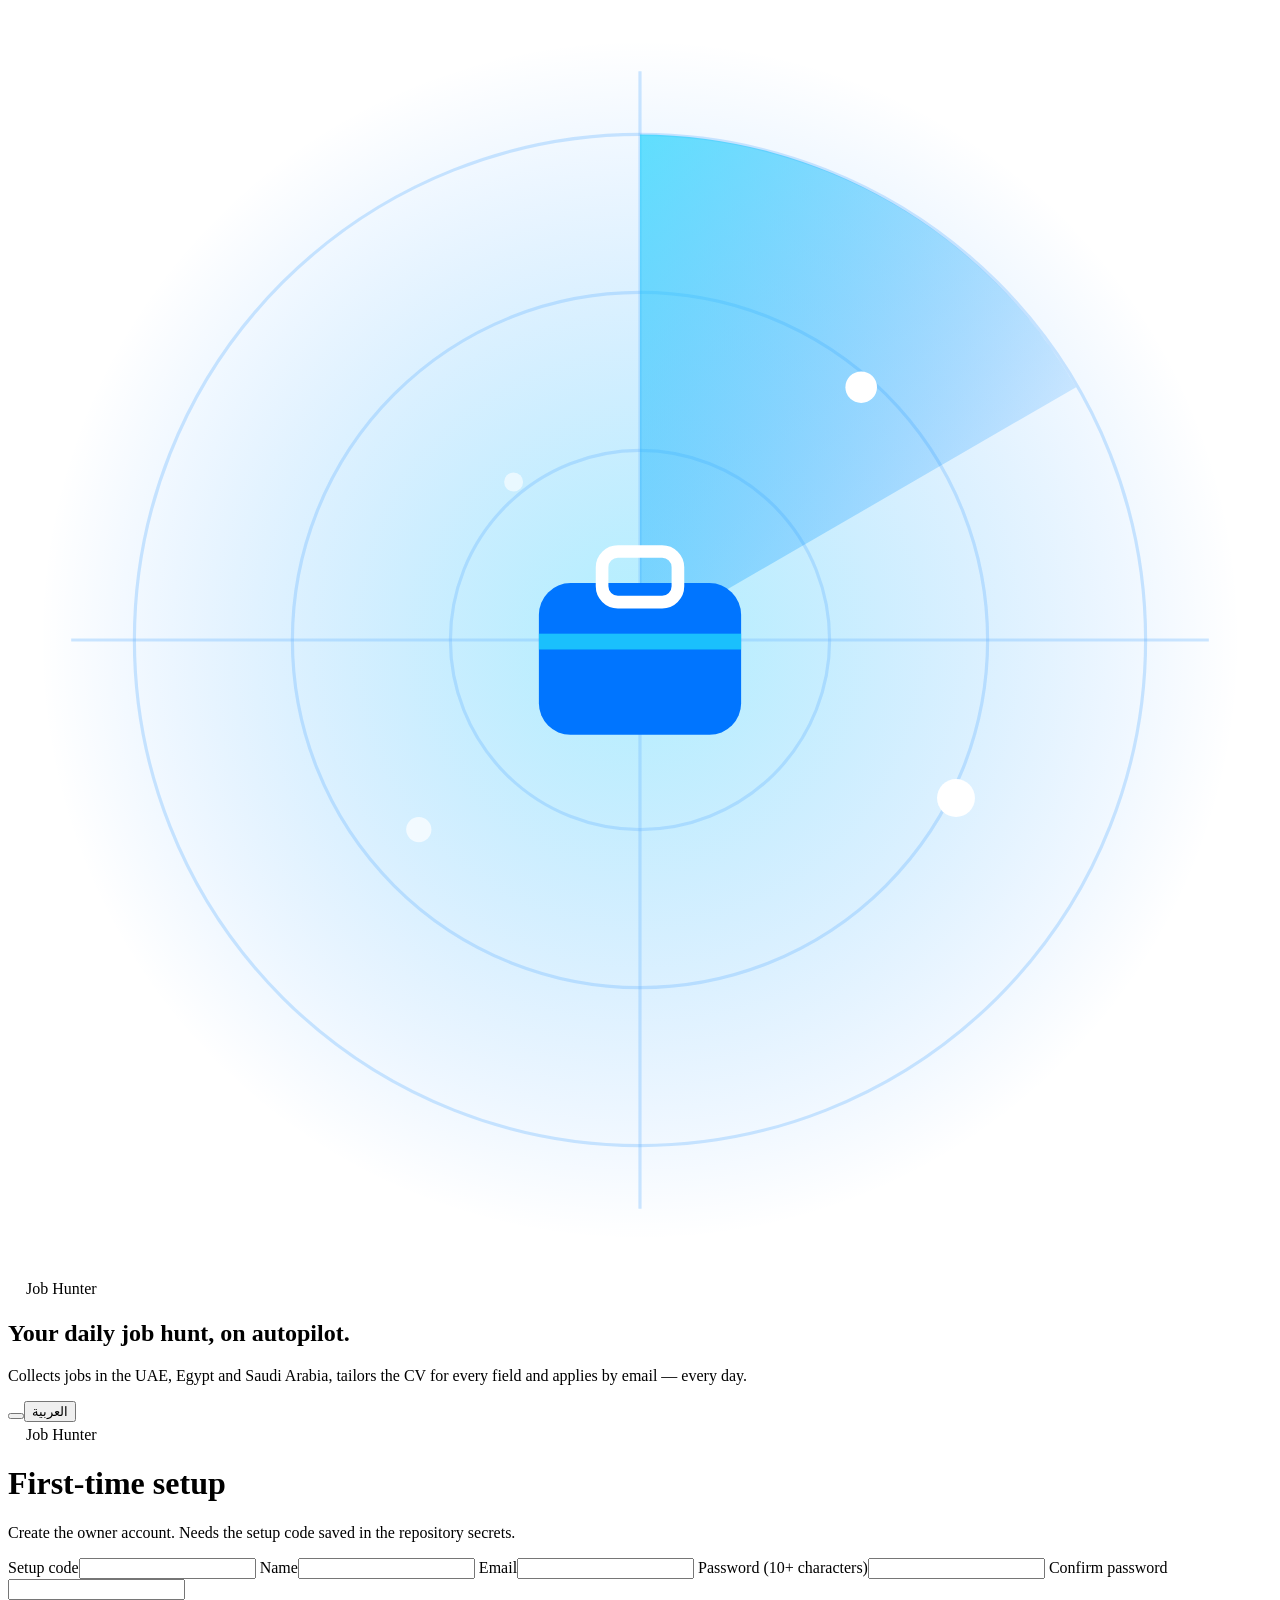
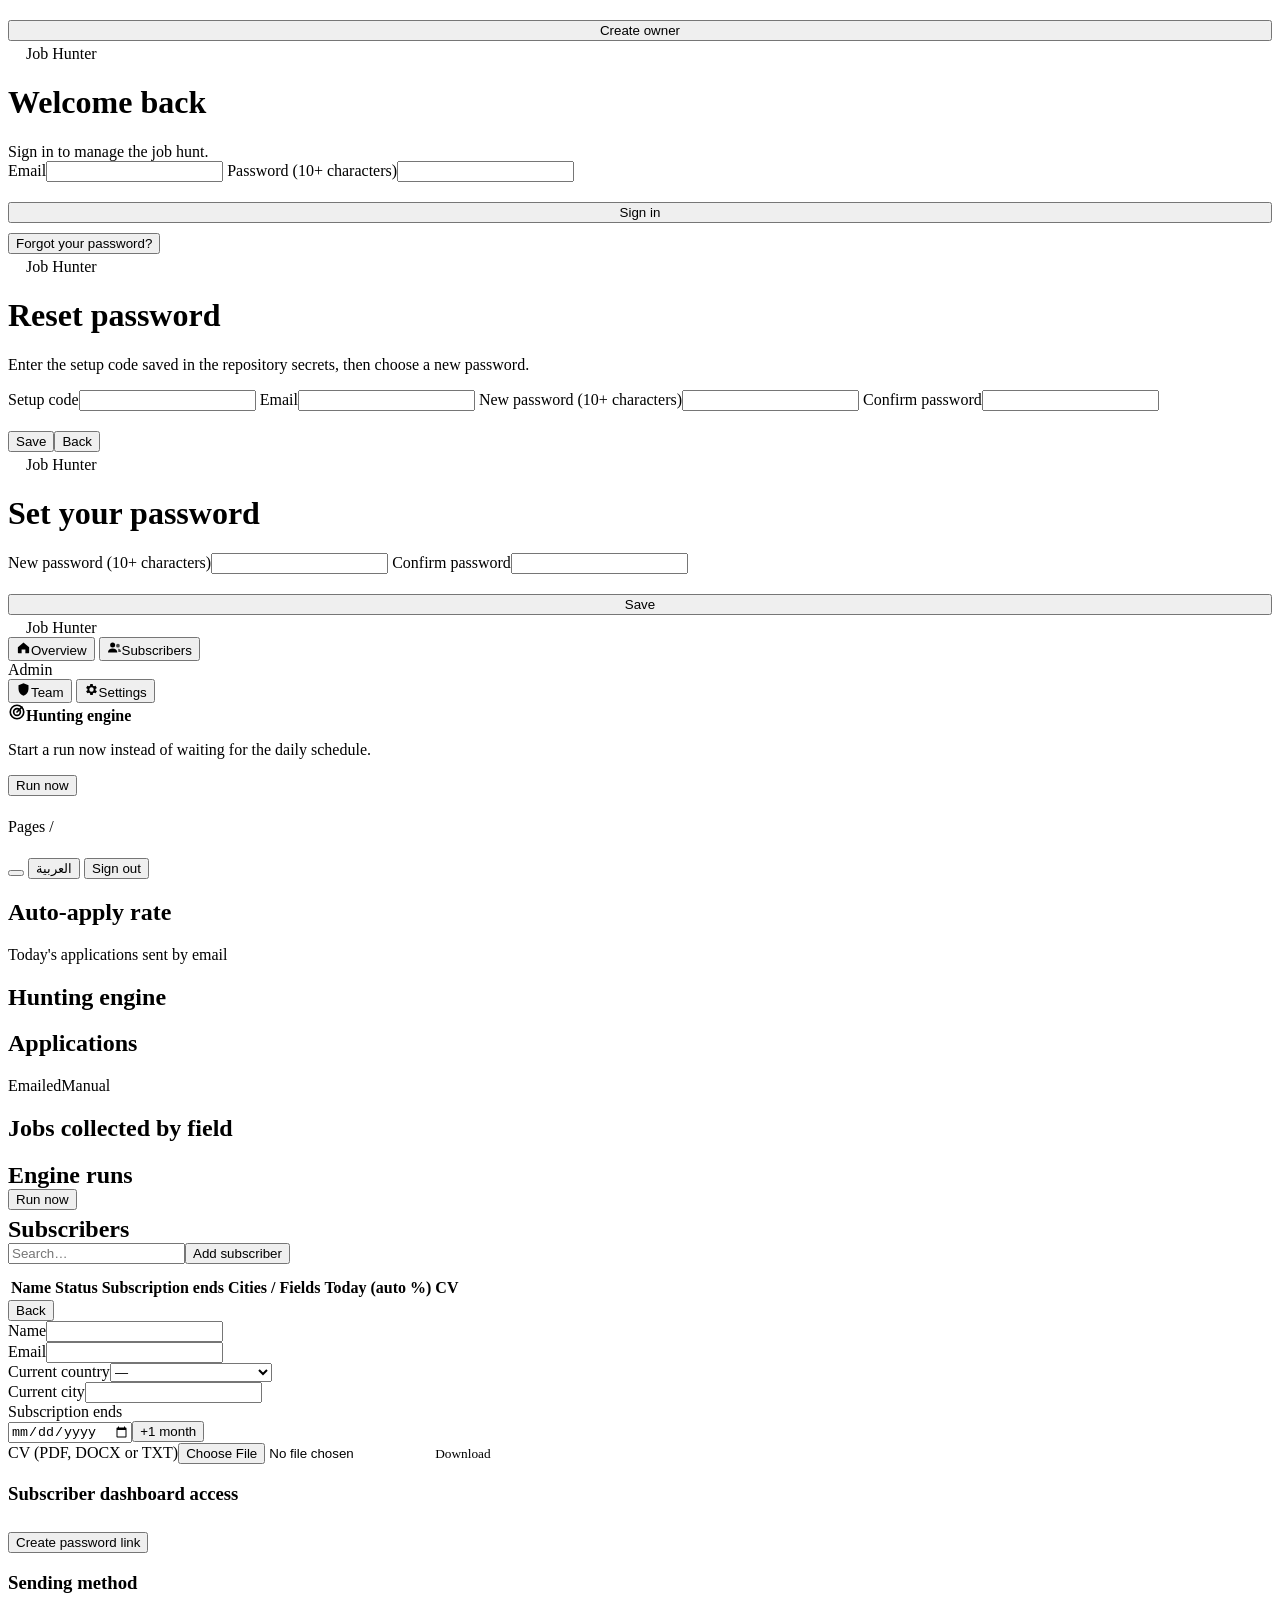
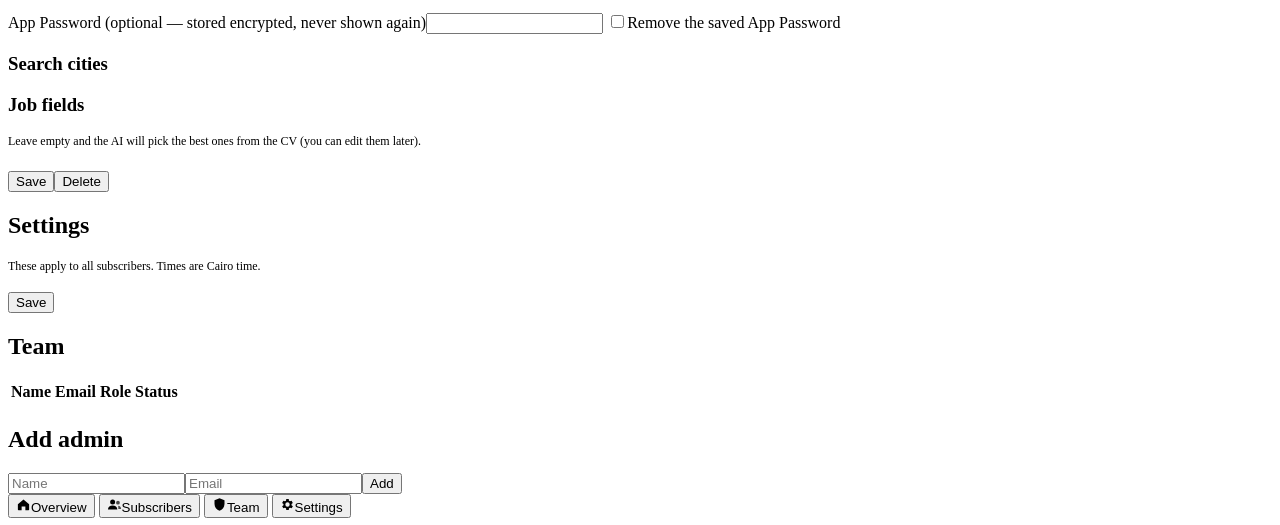
==== commit c979f5e7: "Update index.html" ====
--- a/public/index.html
+++ b/public/index.html
@@ -14,6 +14,7 @@
 <link rel="preconnect" href="https://fonts.googleapis.com"><link rel="preconnect" href="https://fonts.gstatic.com" crossorigin>
 <link rel="stylesheet" href="https://fonts.googleapis.com/css2?family=Cairo:wght@400;600;700;800&family=Plus+Jakarta+Sans:wght@400;500;600;700;800&display=swap">
 <link rel="stylesheet" href="/app.css">
+<script src="/theme.js"></script>
 </head>
 <body>
 <!-- ================= auth ================= -->
@@ -32,7 +33,7 @@
     <h2 style="margin-top:22px" data-t="artTitle"></h2><p data-t="artText"></p>
   </div>
   <div class="auth-side" style="position:relative">
-    <div class="auth-top"><button class="ghost sm" id="langBtn">العربية</button></div>
+    <div class="auth-top"><button class="ghost sm thm" type="button"></button><button class="ghost sm" id="langBtn">العربية</button></div>
 
     <div id="v-setup" class="card hidden">
       <div class="brand"><span class="logo" data-ic="logo"></span>Job Hunter</div>
@@ -97,6 +98,7 @@
       <span class="logo mlogo brand" style="padding:0"><span class="logo" data-ic="logo"></span></span>
       <div><div class="crumb"><span data-t="pages"></span> / <b id="crumb"></b></div><h1 id="pageTitle"></h1></div>
       <span class="sp"></span>
+      <button class="ghost sm thm" type="button"></button>
       <button class="ghost sm" id="langBtn2">العربية</button>
       <span class="who"><span class="avatar" id="avatar"></span><span id="who"></span></span>
       <button class="ghost sm" id="out" data-t="signOut"></button>
@@ -165,8 +167,8 @@
   </nav>
 </div>
 <script>
-const T={en:{setupTitle:"First-time setup",setupHint:"Create the owner account. Needs the setup code saved in the repository secrets.",setupCode:"Setup code",name:"Name",email:"Email",password:"Password (10+ characters)",create:"Create owner",signIn:"Sign in",setPw:"Set your password",newPw:"New password (10+ characters)",confirmPw:"Confirm password",save:"Save",signOut:"Sign out",admins:"Team",addAdmin:"Add admin",add:"Add",role:"Role",status:"Status",active:"Active",disabled:"Disabled",noPw:"Invite pending",disable:"Disable",enable:"Enable",reset:"Reset link",subs:"Subscribers",activeSubs:"Active subscriptions",appsToday:"Applications today",autoPct:"Auto-applied today",lastRun:"Last run",never:"Never",mismatch:"Passwords do not match",pwDone:"Password saved. You can sign in now.",linkNote:"Send this one-time link to the person (valid 48 hours):",owner:"Owner",admin:"Admin",forgot:"Forgot your password?",recoverTitle:"Reset password",recoverHint:"Enter the setup code saved in the repository secrets, then choose a new password.",back:"Back",overview:"Overview",settings:"Settings",search:"Search…",addSub:"Add subscriber",editSub:"Edit subscriber",subEnd:"Subscription ends",citiesFields:"Cities / Fields",appsTodayShort:"Today (auto %)",edit:"Edit",renew:"Renew +1 month",lock:"Lock",unlock:"Unlock",locked:"Locked",expired:"Expired",noSubs:"No subscribers yet.",curCountry:"Current country",curCity:"Current city",subLang:"Dashboard language",plusMonth:"+1 month",subStart:"Started",autoMonth:"Empty = one month from today",cv:"CV (PDF, DOCX or TXT)",noCv:"No CV uploaded yet",download:"Download",sendMode:"Sending method",modeApp:"Subscriber's Gmail with an App Password (recommended)",modeCentral:"Central tool email (Reply-To = subscriber, small daily limit)",appPw:"App Password (typed by the admin, stored encrypted)",apSaved:"An App Password is saved. Leave the box empty to keep it.",apClear:"Remove the saved App Password",cities:"Search cities",fields:"Job fields",fieldsHint:"Leave empty and the AI will pick the best ones from the CV (you can edit them later).",all:"All",none:"None",delete:"Delete",confirmDel:"Delete this subscriber and all their data?",needCity:"Choose at least one search city",tooBig:"The CV file is too large",saving:"Saving…",saved:"Saved",cvFail:"Saved, but the CV upload failed",settingsHint:"These apply to all subscribers. Times are Cairo time.",set_daily_apply_limit:"Max applications per subscriber per day",set_central_daily_limit:"Max central-email applications per subscriber per day",set_min_match_score:"Minimum match score to apply (0–100)",set_email_cooldown_days:"Days before applying to the same email again",set_default_sub_days:"Default subscription length (days)",set_auto_fields_count:"Fields the AI picks when none are set",set_run_time_cloud:"Daily cloud run time",modeAppOn:"Sending from the subscriber's own Gmail (an App Password is saved). Type a new one below to replace it.",modeCentralOn:"Sending from the central tool email for now. To send from the subscriber's own Gmail, add an App Password below — or the subscriber can add it from their dashboard.",appPwOpt:"App Password (optional — stored encrypted, never shown again)",set_engine_live:"Sending mode",liveOff:"Test (dry run) — nothing is sent",liveOn:"Live — send application emails",runs:"Engine runs",runNow:"Run now",queued:"Run requested — it starts within ~15 minutes.",started:"Started",newJobs:"New jobs",sentCol:"Emailed",manualCol:"Manual",errorsCol:"Errors",dry:"test",preview:"What would be sent",welcome:"Welcome back",loginHint:"Sign in to manage the job hunt.",artTitle:"Your daily job hunt, on autopilot.",artText:"Collects jobs in the UAE, Egypt and Saudi Arabia, tailors the CV for every field and applies by email — every day.",admin:"Admin",engineCard:"Hunting engine",engineCardHint:"Start a run now instead of waiting for the daily schedule.",pages:"Pages",autoRate:"Auto-apply rate",autoRateHint:"Today's applications sent by email",appsChart:"Applications",jobsByField:"Jobs collected by field",last14:"in the last 14 days",last7:"new jobs in the last 7 days",jobs7:"Jobs found (7 days)",fieldsTracked:"Fields tracked",activeCities:"Cities searched",withEmail:"Jobs with HR email",nextRun:"Daily run (Cairo)",modeLive:"Live — applications are sent",modeTest:"Test mode — nothing is sent",noData:"No data yet — it fills up after the first run.",hello:"Welcome back,",heroText:"The engine is hunting in {c} cities across {f} fields. Here is today at a glance.",heroBtn:"Manage subscribers",subAccess:"Subscriber dashboard access",pwLink:"Create password link",accNone:"No password yet — create a link and send it to the subscriber.",accSet:"The subscriber has a password. Create a new link only to reset it.",accReq:"⚠ The subscriber asked for a password reset on {d}.",subLinkNote:"Send the subscriber both links. The first sets the password (valid 48 hours, one use). The second is their dashboard:",resetReq:"Reset requested"},
-ar:{setupTitle:"الإعداد لأول مرة",setupHint:"إنشاء حساب المالك. محتاج كود الإعداد المحفوظ في أسرار الريبو.",setupCode:"كود الإعداد",name:"الاسم",email:"الإيميل",password:"كلمة السر (10 حروف أو أكتر)",create:"إنشاء المالك",signIn:"تسجيل الدخول",setPw:"تعيين كلمة السر",newPw:"كلمة سر جديدة (10 حروف أو أكتر)",confirmPw:"تأكيد كلمة السر",save:"حفظ",signOut:"خروج",admins:"الفريق",addAdmin:"إضافة أدمن",add:"إضافة",role:"الدور",status:"الحالة",active:"نشط",disabled:"موقوف",noPw:"دعوة لسه ماتفعّلتش",disable:"إيقاف",enable:"تفعيل",reset:"لينك Reset",subs:"المشتركين",activeSubs:"اشتراكات سارية",appsToday:"تقديمات النهارده",autoPct:"أوتوماتيك النهارده",lastRun:"آخر تشغيل",never:"لسه",mismatch:"كلمتين السر مش زي بعض",pwDone:"اتحفظت. تقدر تدخل دلوقتي.",linkNote:"ابعت اللينك ده للشخص (صالح 48 ساعة، مرة واحدة):",owner:"مالك",admin:"أدمن",forgot:"نسيت كلمة السر؟",recoverTitle:"تغيير كلمة السر",recoverHint:"اكتب كود الإعداد المحفوظ في أسرار الريبو، واختار كلمة سر جديدة.",back:"رجوع",overview:"نظرة عامة",settings:"الإعدادات",search:"بحث…",addSub:"إضافة مشترك",editSub:"تعديل مشترك",subEnd:"نهاية الاشتراك",citiesFields:"المدن / المجالات",appsTodayShort:"النهارده (أوتوماتيك %)",edit:"تعديل",renew:"تجديد شهر",lock:"قفل",unlock:"فتح",locked:"مقفول",expired:"منتهي",noSubs:"لسه مفيش مشتركين.",curCountry:"البلد الحالي",curCity:"المدينة الحالية",subLang:"لغة الداشبورد",plusMonth:"+ شهر",subStart:"بدأ",autoMonth:"فاضي = شهر من النهارده",cv:"السي في (PDF أو DOCX أو TXT)",noCv:"لسه مفيش سي في",download:"تحميل",sendMode:"طريقة الإرسال",modeApp:"جيميل المشترك بـ App Password (الأفضل)",modeCentral:"الإيميل المركزي للأداة (الرد يروح للمشترك، بحد يومي صغير)",appPw:"الـ App Password (الأدمن بيكتبه، وبيتحفظ متشفّر)",apSaved:"فيه App Password محفوظ. سيب الخانة فاضية عشان يفضل زي ما هو.",apClear:"مسح الـ App Password المحفوظ",cities:"مدن البحث",fields:"المجالات",fieldsHint:"لو سبتها فاضية، الـ AI هيختار الأنسب من السي في (وتقدر تعدّلها بعدين).",all:"الكل",none:"ولا حاجة",delete:"حذف",confirmDel:"حذف المشترك ده وكل بياناته؟",needCity:"اختار مدينة بحث واحدة على الأقل",tooBig:"ملف السي في كبير",saving:"بيتحفظ…",saved:"اتحفظ",cvFail:"اتحفظ، بس رفع السي في فشل",settingsHint:"بتتطبق على كل المشتركين. المواعيد بتوقيت القاهرة.",set_daily_apply_limit:"أقصى تقديمات للمشترك في اليوم",set_central_daily_limit:"أقصى تقديمات بالإيميل المركزي للمشترك في اليوم",set_min_match_score:"أقل درجة تطابق للتقديم (0–100)",set_email_cooldown_days:"أيام قبل التقديم على نفس الإيميل تاني",set_default_sub_days:"مدة الاشتراك الافتراضية (أيام)",set_auto_fields_count:"عدد المجالات اللي الـ AI يختارها لو مفيش",set_run_time_cloud:"ميعاد التشغيل السحابي اليومي",modeAppOn:"الإرسال من جيميل المشترك نفسه (فيه App Password محفوظ). اكتب واحد جديد تحت لو عايز تغيّره.",modeCentralOn:"الإرسال من الإيميل المركزي للأداة حاليًا. عشان يبعت من جيميل المشترك، ضيف الـ App Password تحت — أو المشترك يضيفه من الداشبورد بتاعته.",appPwOpt:"الـ App Password (اختياري — بيتحفظ متشفّر ومحدش يقدر يشوفه تاني)",set_engine_live:"وضع الإرسال",liveOff:"تجربة (Dry run) — مفيش حاجة بتتبعت",liveOn:"حقيقي — إرسال إيميلات التقديم",runs:"تشغيلات المحرك",runNow:"شغّل دلوقتي",queued:"اتطلب التشغيل — هيبدأ خلال ~15 دقيقة.",started:"البداية",newJobs:"وظايف جديدة",sentCol:"اتبعت إيميل",manualCol:"يدوي",errorsCol:"أخطاء",dry:"تجربة",preview:"اللي كان هيتبعت",welcome:"أهلاً بيك تاني",loginHint:"سجّل دخول عشان تدير البحث عن الوظايف.",artTitle:"البحث عن الشغل كل يوم… أوتوماتيك.",artText:"بيجمع وظايف في الإمارات ومصر والسعودية، ويعدّل السي في لكل مجال، ويقدّم بالإيميل — كل يوم.",admin:"الإدارة",engineCard:"محرك البحث",engineCardHint:"شغّل البحث دلوقتي بدل ما تستنى الميعاد اليومي.",pages:"الصفحات",autoRate:"نسبة التقديم الأوتوماتيك",autoRateHint:"تقديمات النهارده اللي اتبعتت بالإيميل",appsChart:"التقديمات",jobsByField:"الوظايف حسب المجال",last14:"في آخر 14 يوم",last7:"وظيفة جديدة في آخر 7 أيام",jobs7:"وظايف (7 أيام)",fieldsTracked:"مجالات متابَعة",activeCities:"مدن البحث",withEmail:"وظايف فيها إيميل HR",nextRun:"التشغيل اليومي (القاهرة)",modeLive:"حقيقي — التقديمات بتتبعت",modeTest:"وضع التجربة — مفيش حاجة بتتبعت",noData:"لسه مفيش بيانات — هتظهر بعد أول تشغيل.",hello:"أهلاً بيك،",heroText:"المحرك بيدوّر في {c} مدينة و{f} مجال. ده ملخص النهارده.",heroBtn:"إدارة المشتركين",subAccess:"دخول المشترك للداشبورد",pwLink:"عمل لينك كلمة السر",accNone:"لسه مفيش كلمة سر — اعمل لينك وابعته للمشترك.",accSet:"المشترك عنده كلمة سر. اعمل لينك جديد بس لو عايز تغيّرها.",accReq:"⚠ المشترك طلب تغيير كلمة السر يوم {d}.",subLinkNote:"ابعت للمشترك اللينكين. الأول لتعيين كلمة السر (صالح 48 ساعة، مرة واحدة). التاني الداشبورد بتاعته:",resetReq:"طلب Reset"}};
+const T={en:{setupTitle:"First-time setup",setupHint:"Create the owner account. Needs the setup code saved in the repository secrets.",setupCode:"Setup code",name:"Name",email:"Email",password:"Password (10+ characters)",create:"Create owner",signIn:"Sign in",setPw:"Set your password",newPw:"New password (10+ characters)",confirmPw:"Confirm password",save:"Save",signOut:"Sign out",admins:"Team",addAdmin:"Add admin",add:"Add",role:"Role",status:"Status",active:"Active",disabled:"Disabled",noPw:"Invite pending",disable:"Disable",enable:"Enable",reset:"Reset link",subs:"Subscribers",activeSubs:"Active subscriptions",appsToday:"Applications today",autoPct:"Auto-applied today",lastRun:"Last run",never:"Never",mismatch:"Passwords do not match",pwDone:"Password saved. You can sign in now.",linkNote:"Send this one-time link to the person (valid 48 hours):",owner:"Owner",admin:"Admin",forgot:"Forgot your password?",recoverTitle:"Reset password",recoverHint:"Enter the setup code saved in the repository secrets, then choose a new password.",back:"Back",overview:"Overview",settings:"Settings",search:"Search…",addSub:"Add subscriber",editSub:"Edit subscriber",subEnd:"Subscription ends",citiesFields:"Cities / Fields",appsTodayShort:"Today (auto %)",edit:"Edit",renew:"Renew +1 month",lock:"Lock",unlock:"Unlock",locked:"Locked",expired:"Expired",noSubs:"No subscribers yet.",curCountry:"Current country",curCity:"Current city",subLang:"Dashboard language",plusMonth:"+1 month",subStart:"Started",autoMonth:"Empty = one month from today",cv:"CV (PDF, DOCX or TXT)",noCv:"No CV uploaded yet",download:"Download",sendMode:"Sending method",modeApp:"Subscriber's Gmail with an App Password (recommended)",modeCentral:"Central tool email (Reply-To = subscriber, small daily limit)",appPw:"App Password (typed by the admin, stored encrypted)",apSaved:"An App Password is saved. Leave the box empty to keep it.",apClear:"Remove the saved App Password",cities:"Search cities",fields:"Job fields",fieldsHint:"Leave empty and the AI will pick the best ones from the CV (you can edit them later).",all:"All",none:"None",delete:"Delete",confirmDel:"Delete this subscriber and all their data?",needCity:"Choose at least one search city",tooBig:"The CV file is too large",saving:"Saving…",saved:"Saved",cvFail:"Saved, but the CV upload failed",settingsHint:"These apply to all subscribers. Times are Cairo time.",set_daily_apply_limit:"Max applications per subscriber per day",set_central_daily_limit:"Max central-email applications per subscriber per day",set_min_match_score:"Minimum match score to apply (0–100)",set_email_cooldown_days:"Days before applying to the same email again",set_default_sub_days:"Default subscription length (days)",set_auto_fields_count:"Fields the AI picks when none are set",set_run_time_cloud:"Daily cloud run time",modeAppOn:"Sending from the subscriber's own Gmail (an App Password is saved). Type a new one below to replace it.",modeCentralOn:"Sending from the central tool email for now. To send from the subscriber's own Gmail, add an App Password below — or the subscriber can add it from their dashboard.",appPwOpt:"App Password (optional — stored encrypted, never shown again)",set_engine_live:"Sending mode",liveOff:"Test (dry run) — nothing is sent",liveOn:"Live — send application emails",runs:"Engine runs",runNow:"Run now",queued:"Run requested — it starts within ~15 minutes.",started:"Started",newJobs:"New jobs",sentCol:"Emailed",manualCol:"Manual",errorsCol:"Errors",dry:"test",preview:"What would be sent",welcome:"Welcome back",loginHint:"Sign in to manage the job hunt.",artTitle:"Your daily job hunt, on autopilot.",artText:"Collects jobs in the UAE, Egypt and Saudi Arabia, tailors the CV for every field and applies by email — every day.",admin:"Admin",engineCard:"Hunting engine",engineCardHint:"Start a run now instead of waiting for the daily schedule.",pages:"Pages",autoRate:"Auto-apply rate",autoRateHint:"Today's applications sent by email",appsChart:"Applications",jobsByField:"Jobs collected by field",last14:"in the last 14 days",last7:"new jobs in the last 7 days",jobs7:"Jobs found (7 days)",fieldsTracked:"Fields tracked",activeCities:"Cities searched",withEmail:"Jobs with HR email",nextRun:"Daily run (Cairo)",modeLive:"Live — applications are sent",modeTest:"Test mode — nothing is sent",noData:"No data yet — it fills up after the first run.",hello:"Welcome back,",heroText:"The engine is hunting in {c} cities across {f} fields. Here is today at a glance.",heroBtn:"Manage subscribers",subAccess:"Subscriber dashboard access",pwLink:"Create password link",accNone:"No password yet — create a link and send it to the subscriber.",accSet:"The subscriber has a password. Create a new link only to reset it.",accReq:"⚠ The subscriber asked for a password reset on {d}.",subLinkNote:"Send this link to the subscriber (valid 48 hours, one use). They choose a password and land on their dashboard. Later they sign in at the second address with their email + password:",resetReq:"Reset requested"},
+ar:{setupTitle:"الإعداد لأول مرة",setupHint:"إنشاء حساب المالك. محتاج كود الإعداد المحفوظ في أسرار الريبو.",setupCode:"كود الإعداد",name:"الاسم",email:"الإيميل",password:"كلمة السر (10 حروف أو أكتر)",create:"إنشاء المالك",signIn:"تسجيل الدخول",setPw:"تعيين كلمة السر",newPw:"كلمة سر جديدة (10 حروف أو أكتر)",confirmPw:"تأكيد كلمة السر",save:"حفظ",signOut:"خروج",admins:"الفريق",addAdmin:"إضافة أدمن",add:"إضافة",role:"الدور",status:"الحالة",active:"نشط",disabled:"موقوف",noPw:"دعوة لسه ماتفعّلتش",disable:"إيقاف",enable:"تفعيل",reset:"لينك Reset",subs:"المشتركين",activeSubs:"اشتراكات سارية",appsToday:"تقديمات النهارده",autoPct:"أوتوماتيك النهارده",lastRun:"آخر تشغيل",never:"لسه",mismatch:"كلمتين السر مش زي بعض",pwDone:"اتحفظت. تقدر تدخل دلوقتي.",linkNote:"ابعت اللينك ده للشخص (صالح 48 ساعة، مرة واحدة):",owner:"مالك",admin:"أدمن",forgot:"نسيت كلمة السر؟",recoverTitle:"تغيير كلمة السر",recoverHint:"اكتب كود الإعداد المحفوظ في أسرار الريبو، واختار كلمة سر جديدة.",back:"رجوع",overview:"نظرة عامة",settings:"الإعدادات",search:"بحث…",addSub:"إضافة مشترك",editSub:"تعديل مشترك",subEnd:"نهاية الاشتراك",citiesFields:"المدن / المجالات",appsTodayShort:"النهارده (أوتوماتيك %)",edit:"تعديل",renew:"تجديد شهر",lock:"قفل",unlock:"فتح",locked:"مقفول",expired:"منتهي",noSubs:"لسه مفيش مشتركين.",curCountry:"البلد الحالي",curCity:"المدينة الحالية",subLang:"لغة الداشبورد",plusMonth:"+ شهر",subStart:"بدأ",autoMonth:"فاضي = شهر من النهارده",cv:"السي في (PDF أو DOCX أو TXT)",noCv:"لسه مفيش سي في",download:"تحميل",sendMode:"طريقة الإرسال",modeApp:"جيميل المشترك بـ App Password (الأفضل)",modeCentral:"الإيميل المركزي للأداة (الرد يروح للمشترك، بحد يومي صغير)",appPw:"الـ App Password (الأدمن بيكتبه، وبيتحفظ متشفّر)",apSaved:"فيه App Password محفوظ. سيب الخانة فاضية عشان يفضل زي ما هو.",apClear:"مسح الـ App Password المحفوظ",cities:"مدن البحث",fields:"المجالات",fieldsHint:"لو سبتها فاضية، الـ AI هيختار الأنسب من السي في (وتقدر تعدّلها بعدين).",all:"الكل",none:"ولا حاجة",delete:"حذف",confirmDel:"حذف المشترك ده وكل بياناته؟",needCity:"اختار مدينة بحث واحدة على الأقل",tooBig:"ملف السي في كبير",saving:"بيتحفظ…",saved:"اتحفظ",cvFail:"اتحفظ، بس رفع السي في فشل",settingsHint:"بتتطبق على كل المشتركين. المواعيد بتوقيت القاهرة.",set_daily_apply_limit:"أقصى تقديمات للمشترك في اليوم",set_central_daily_limit:"أقصى تقديمات بالإيميل المركزي للمشترك في اليوم",set_min_match_score:"أقل درجة تطابق للتقديم (0–100)",set_email_cooldown_days:"أيام قبل التقديم على نفس الإيميل تاني",set_default_sub_days:"مدة الاشتراك الافتراضية (أيام)",set_auto_fields_count:"عدد المجالات اللي الـ AI يختارها لو مفيش",set_run_time_cloud:"ميعاد التشغيل السحابي اليومي",modeAppOn:"الإرسال من جيميل المشترك نفسه (فيه App Password محفوظ). اكتب واحد جديد تحت لو عايز تغيّره.",modeCentralOn:"الإرسال من الإيميل المركزي للأداة حاليًا. عشان يبعت من جيميل المشترك، ضيف الـ App Password تحت — أو المشترك يضيفه من الداشبورد بتاعته.",appPwOpt:"الـ App Password (اختياري — بيتحفظ متشفّر ومحدش يقدر يشوفه تاني)",set_engine_live:"وضع الإرسال",liveOff:"تجربة (Dry run) — مفيش حاجة بتتبعت",liveOn:"حقيقي — إرسال إيميلات التقديم",runs:"تشغيلات المحرك",runNow:"شغّل دلوقتي",queued:"اتطلب التشغيل — هيبدأ خلال ~15 دقيقة.",started:"البداية",newJobs:"وظايف جديدة",sentCol:"اتبعت إيميل",manualCol:"يدوي",errorsCol:"أخطاء",dry:"تجربة",preview:"اللي كان هيتبعت",welcome:"أهلاً بيك تاني",loginHint:"سجّل دخول عشان تدير البحث عن الوظايف.",artTitle:"البحث عن الشغل كل يوم… أوتوماتيك.",artText:"بيجمع وظايف في الإمارات ومصر والسعودية، ويعدّل السي في لكل مجال، ويقدّم بالإيميل — كل يوم.",admin:"الإدارة",engineCard:"محرك البحث",engineCardHint:"شغّل البحث دلوقتي بدل ما تستنى الميعاد اليومي.",pages:"الصفحات",autoRate:"نسبة التقديم الأوتوماتيك",autoRateHint:"تقديمات النهارده اللي اتبعتت بالإيميل",appsChart:"التقديمات",jobsByField:"الوظايف حسب المجال",last14:"في آخر 14 يوم",last7:"وظيفة جديدة في آخر 7 أيام",jobs7:"وظايف (7 أيام)",fieldsTracked:"مجالات متابَعة",activeCities:"مدن البحث",withEmail:"وظايف فيها إيميل HR",nextRun:"التشغيل اليومي (القاهرة)",modeLive:"حقيقي — التقديمات بتتبعت",modeTest:"وضع التجربة — مفيش حاجة بتتبعت",noData:"لسه مفيش بيانات — هتظهر بعد أول تشغيل.",hello:"أهلاً بيك،",heroText:"المحرك بيدوّر في {c} مدينة و{f} مجال. ده ملخص النهارده.",heroBtn:"إدارة المشتركين",subAccess:"دخول المشترك للداشبورد",pwLink:"عمل لينك كلمة السر",accNone:"لسه مفيش كلمة سر — اعمل لينك وابعته للمشترك.",accSet:"المشترك عنده كلمة سر. اعمل لينك جديد بس لو عايز تغيّرها.",accReq:"⚠ المشترك طلب تغيير كلمة السر يوم {d}.",subLinkNote:"ابعت اللينك ده للمشترك (صالح 48 ساعة، مرة واحدة). هيختار كلمة السر ويدخل على الداشبورد على طول. بعد كده يدخل من العنوان التاني بالإيميل + كلمة السر:",resetReq:"طلب Reset"}};
 let lang=(()=>{try{return localStorage.getItem('lang')||'en'}catch{return'en'}})();
 const $=id=>document.getElementById(id), t=k=>T[lang][k]||k;
 function applyLang(){document.documentElement.lang=lang;document.documentElement.dir=lang==='ar'?'rtl':'ltr';
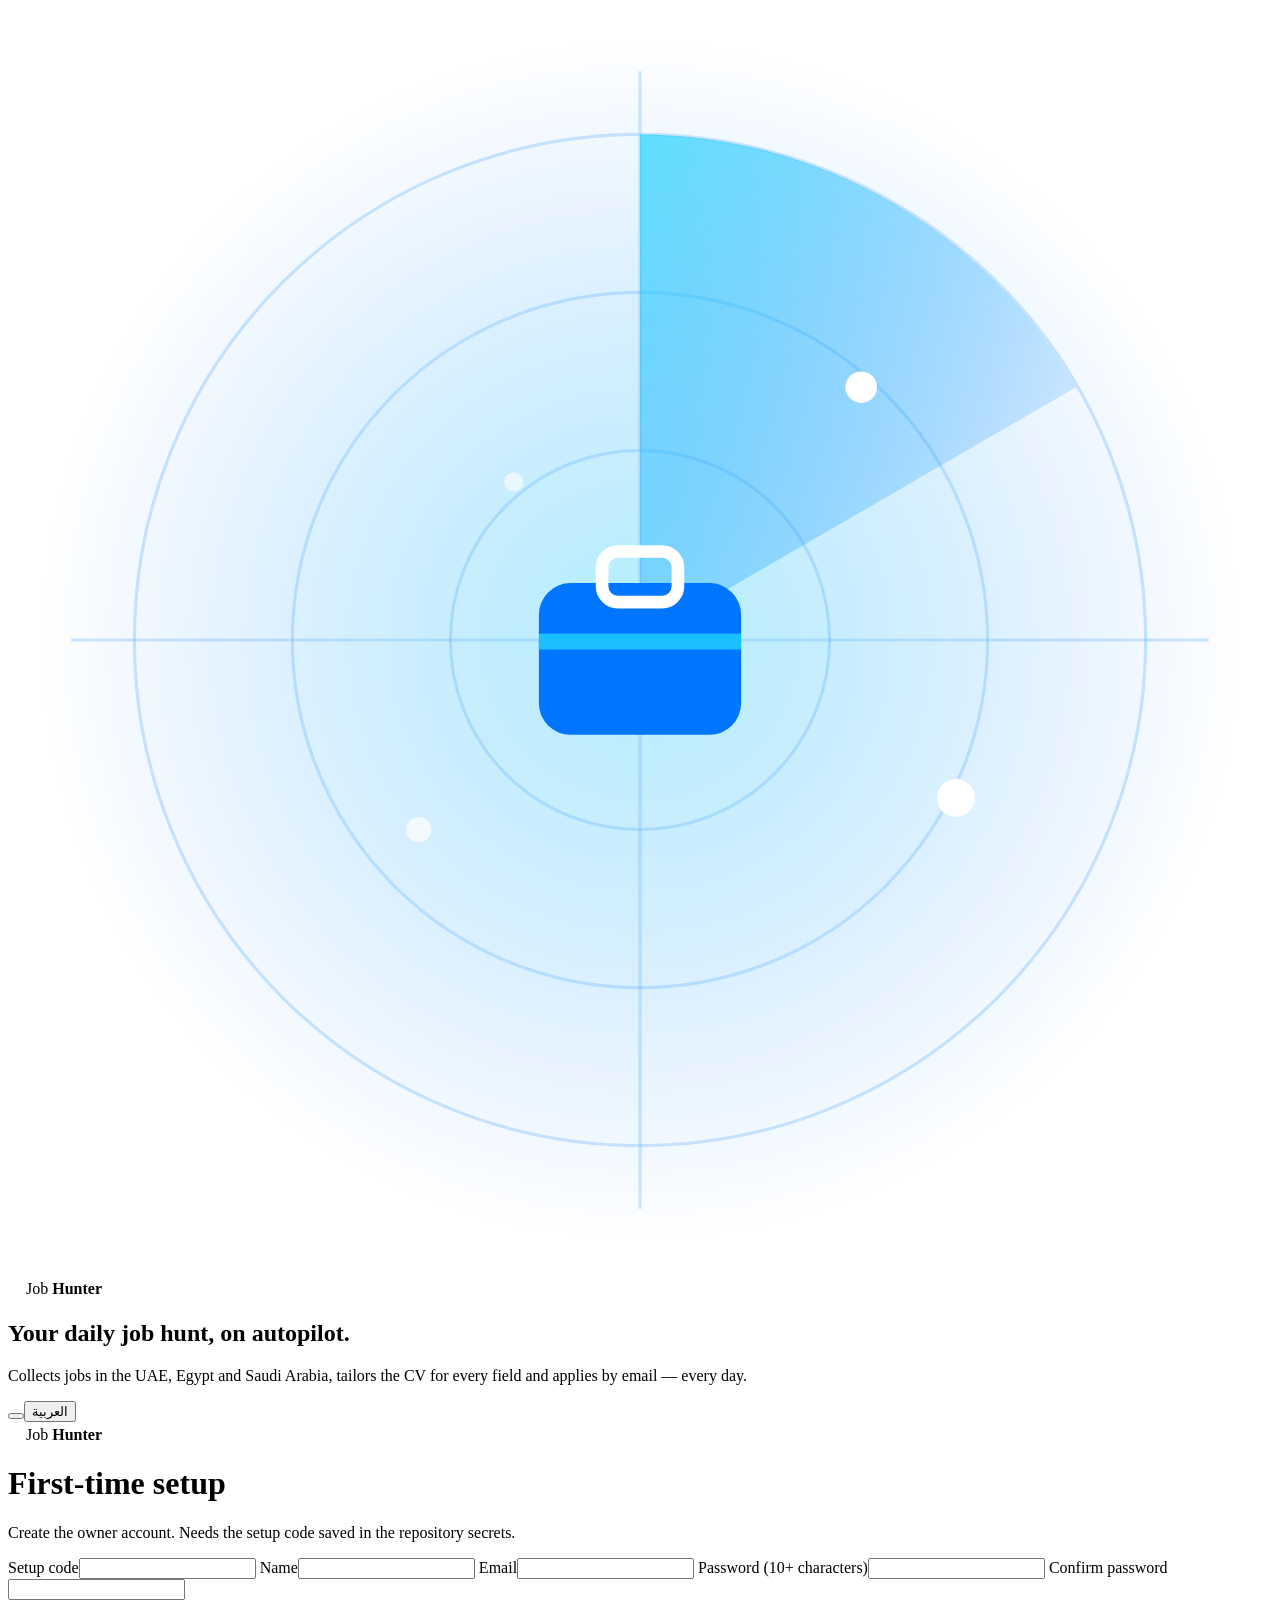
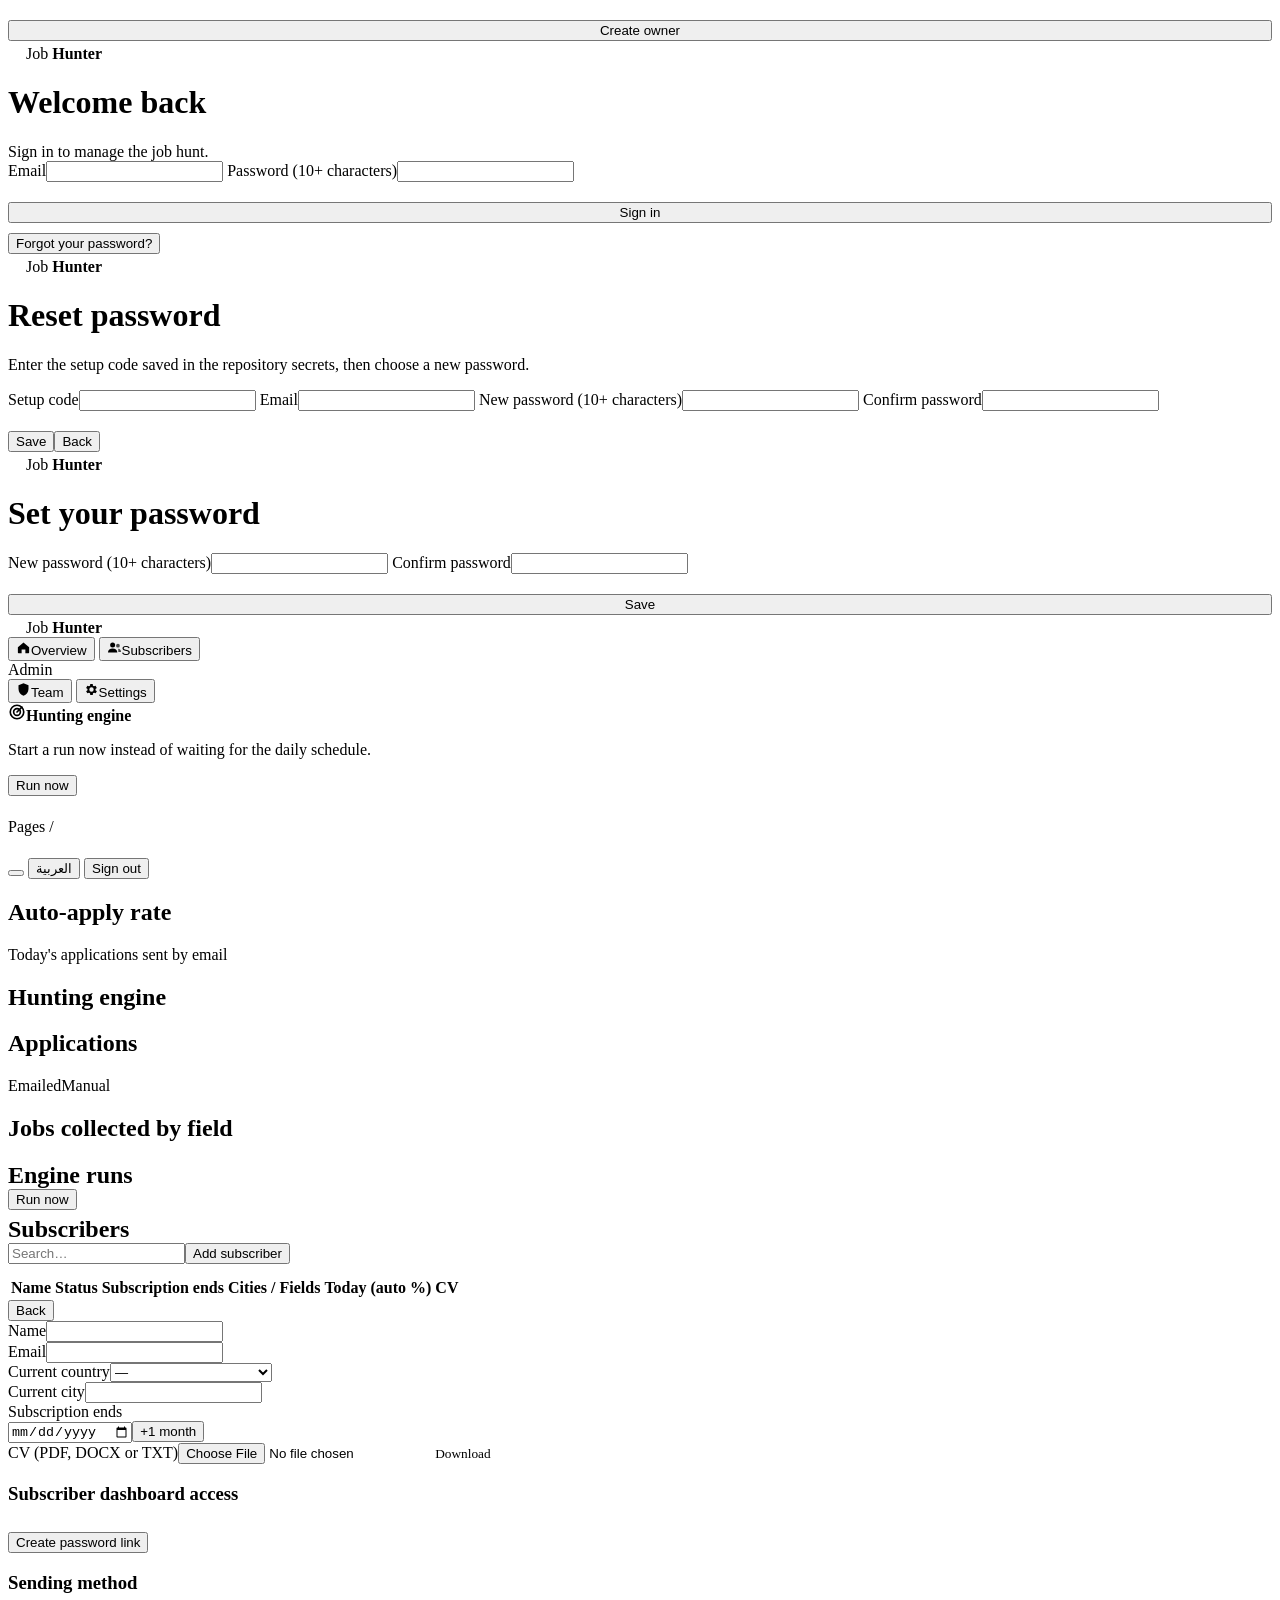
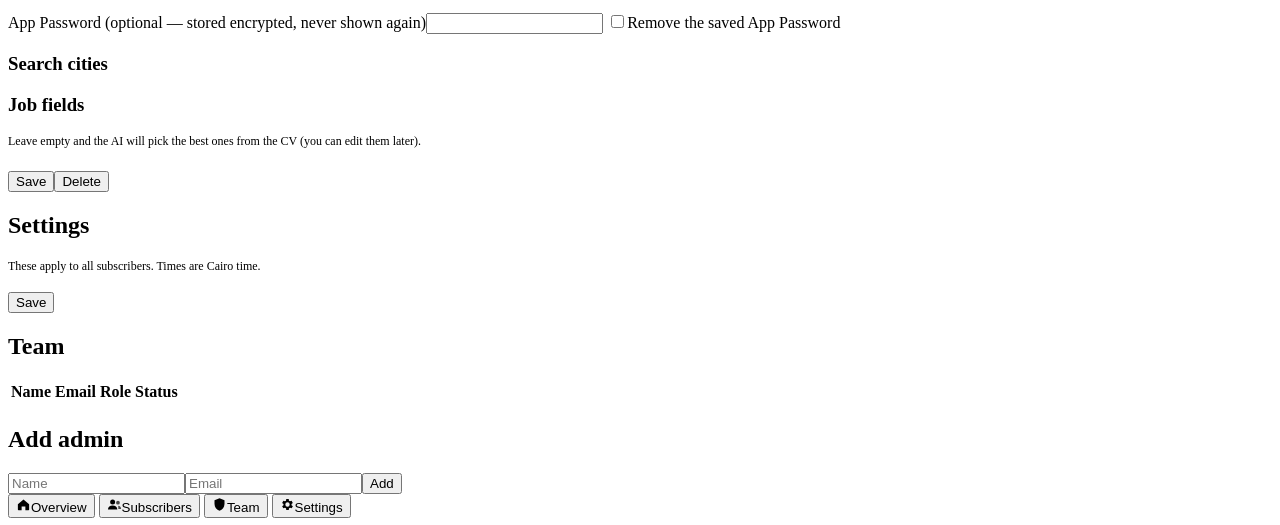
==== commit dcd3f161: "Update index.html" ====
--- a/public/index.html
+++ b/public/index.html
@@ -7,7 +7,7 @@
 <title>Sign in</title>
 <meta name="theme-color" content="#070b24">
 <link rel="manifest" href="/manifest.webmanifest">
-<link rel="icon" href="/icon.svg" type="image/svg+xml">
+<link rel="icon" href="/icon-192.png" type="image/png">
 <link rel="apple-touch-icon" href="/icon-192.png">
 <meta name="mobile-web-app-capable" content="yes"><meta name="apple-mobile-web-app-capable" content="yes">
 <meta name="apple-mobile-web-app-status-bar-style" content="black-translucent"><meta name="apple-mobile-web-app-title" content="Job Hunter">
@@ -29,14 +29,14 @@
       <g fill="#fff"><circle cx="270" cy="120" r="5"/><circle cx="130" cy="260" r="4" opacity=".7"/><circle cx="300" cy="250" r="6"/><circle cx="160" cy="150" r="3" opacity=".6"/></g>
       <g transform="translate(168 172)"><rect width="64" height="48" y="10" rx="10" fill="#0075ff"/><rect x="20" width="24" height="16" rx="5" stroke="#fff" stroke-width="4" fill="none"/><rect y="26" width="64" height="5" fill="#21d4fd" opacity=".8"/></g>
     </svg>
-    <div class="brand"><span class="logo" data-ic="logo"></span>Job Hunter</div>
+    <div class="brand"><span class="logo" data-ic="logo"></span><span class="wm">Job <b>Hunter</b></span></div>
     <h2 style="margin-top:22px" data-t="artTitle"></h2><p data-t="artText"></p>
   </div>
   <div class="auth-side" style="position:relative">
     <div class="auth-top"><button class="ghost sm thm" type="button"></button><button class="ghost sm" id="langBtn">العربية</button></div>
 
     <div id="v-setup" class="card hidden">
-      <div class="brand"><span class="logo" data-ic="logo"></span>Job Hunter</div>
+      <div class="brand"><span class="logo" data-ic="logo"></span><span class="wm">Job <b>Hunter</b></span></div>
       <h1 data-t="setupTitle"></h1><p class="mute" data-t="setupHint"></p>
       <label data-t="setupCode"></label><input id="s-code" type="password" autocomplete="off">
       <label data-t="name"></label><input id="s-name">
@@ -48,7 +48,7 @@
     </div>
 
     <div id="v-login" class="card hidden">
-      <div class="brand"><span class="logo" data-ic="logo"></span>Job Hunter</div>
+      <div class="brand"><span class="logo" data-ic="logo"></span><span class="wm">Job <b>Hunter</b></span></div>
       <h1 data-t="welcome"></h1><p class="mute" style="margin:0" data-t="loginHint"></p>
       <label data-t="email"></label><input id="l-email" type="email" autocomplete="username">
       <label data-t="password"></label><input id="l-pw" type="password" autocomplete="current-password">
@@ -58,7 +58,7 @@
     </div>
 
     <div id="v-recover" class="card hidden">
-      <div class="brand"><span class="logo" data-ic="logo"></span>Job Hunter</div>
+      <div class="brand"><span class="logo" data-ic="logo"></span><span class="wm">Job <b>Hunter</b></span></div>
       <h1 data-t="recoverTitle"></h1><p class="mute" data-t="recoverHint"></p>
       <label data-t="setupCode"></label><input id="r-code" type="password" autocomplete="off">
       <label data-t="email"></label><input id="r-email" type="email" autocomplete="username">
@@ -69,7 +69,7 @@
     </div>
 
     <div id="v-setpw" class="card hidden">
-      <div class="brand"><span class="logo" data-ic="logo"></span>Job Hunter</div>
+      <div class="brand"><span class="logo" data-ic="logo"></span><span class="wm">Job <b>Hunter</b></span></div>
       <h1 data-t="setPw"></h1>
       <label data-t="newPw"></label><input id="p-pw" type="password" autocomplete="new-password">
       <label data-t="confirmPw"></label><input id="p-pw2" type="password" autocomplete="new-password">
@@ -82,7 +82,7 @@
 <!-- ================= app ================= -->
 <div id="v-home" class="app hidden">
   <aside class="side"><div class="side-in">
-    <div class="brand"><span class="logo" data-ic="logo"></span>Job Hunter</div>
+    <div class="brand"><span class="logo" data-ic="logo"></span><span class="wm">Job <b>Hunter</b></span></div>
     <nav class="nav" id="tabs">
       <button data-tab="overview"><span class="ic" data-ic="home"></span><span data-t="overview"></span></button>
       <button data-tab="subs"><span class="ic" data-ic="users"></span><span data-t="subs"></span></button>
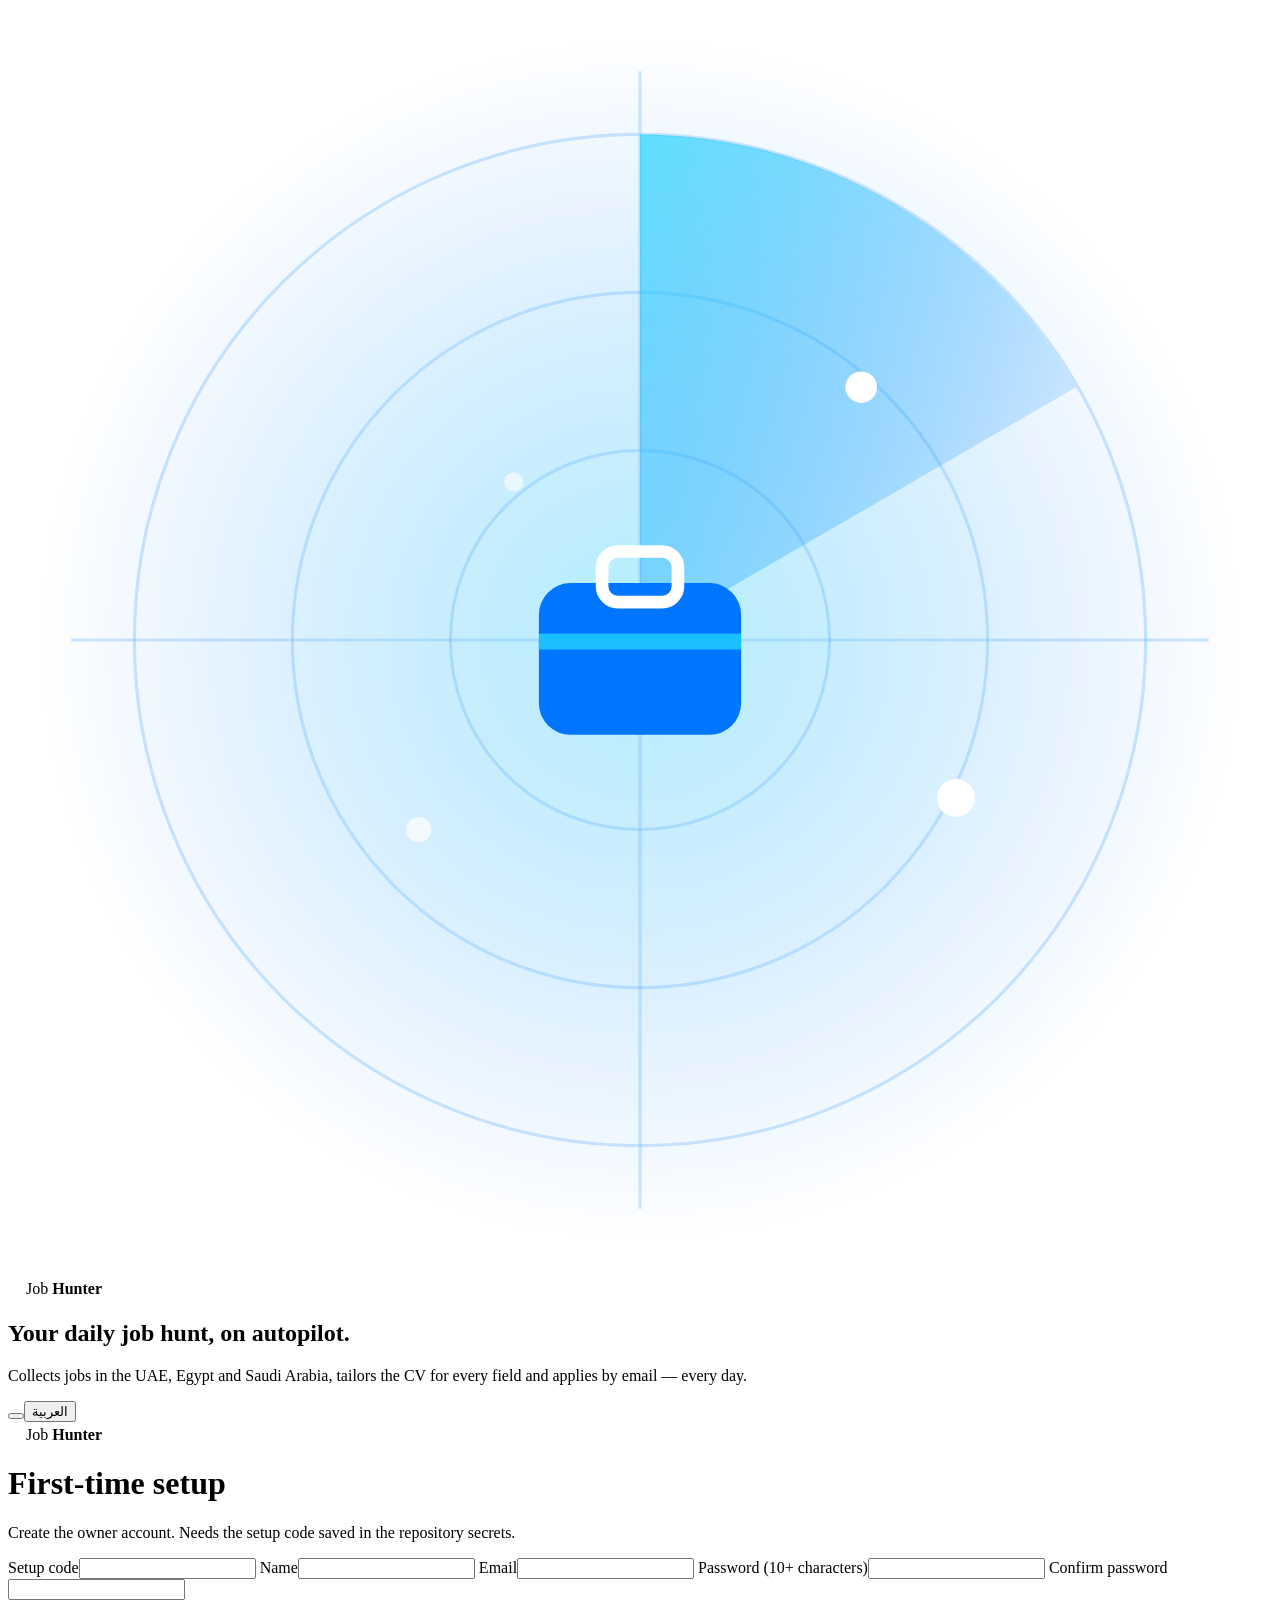
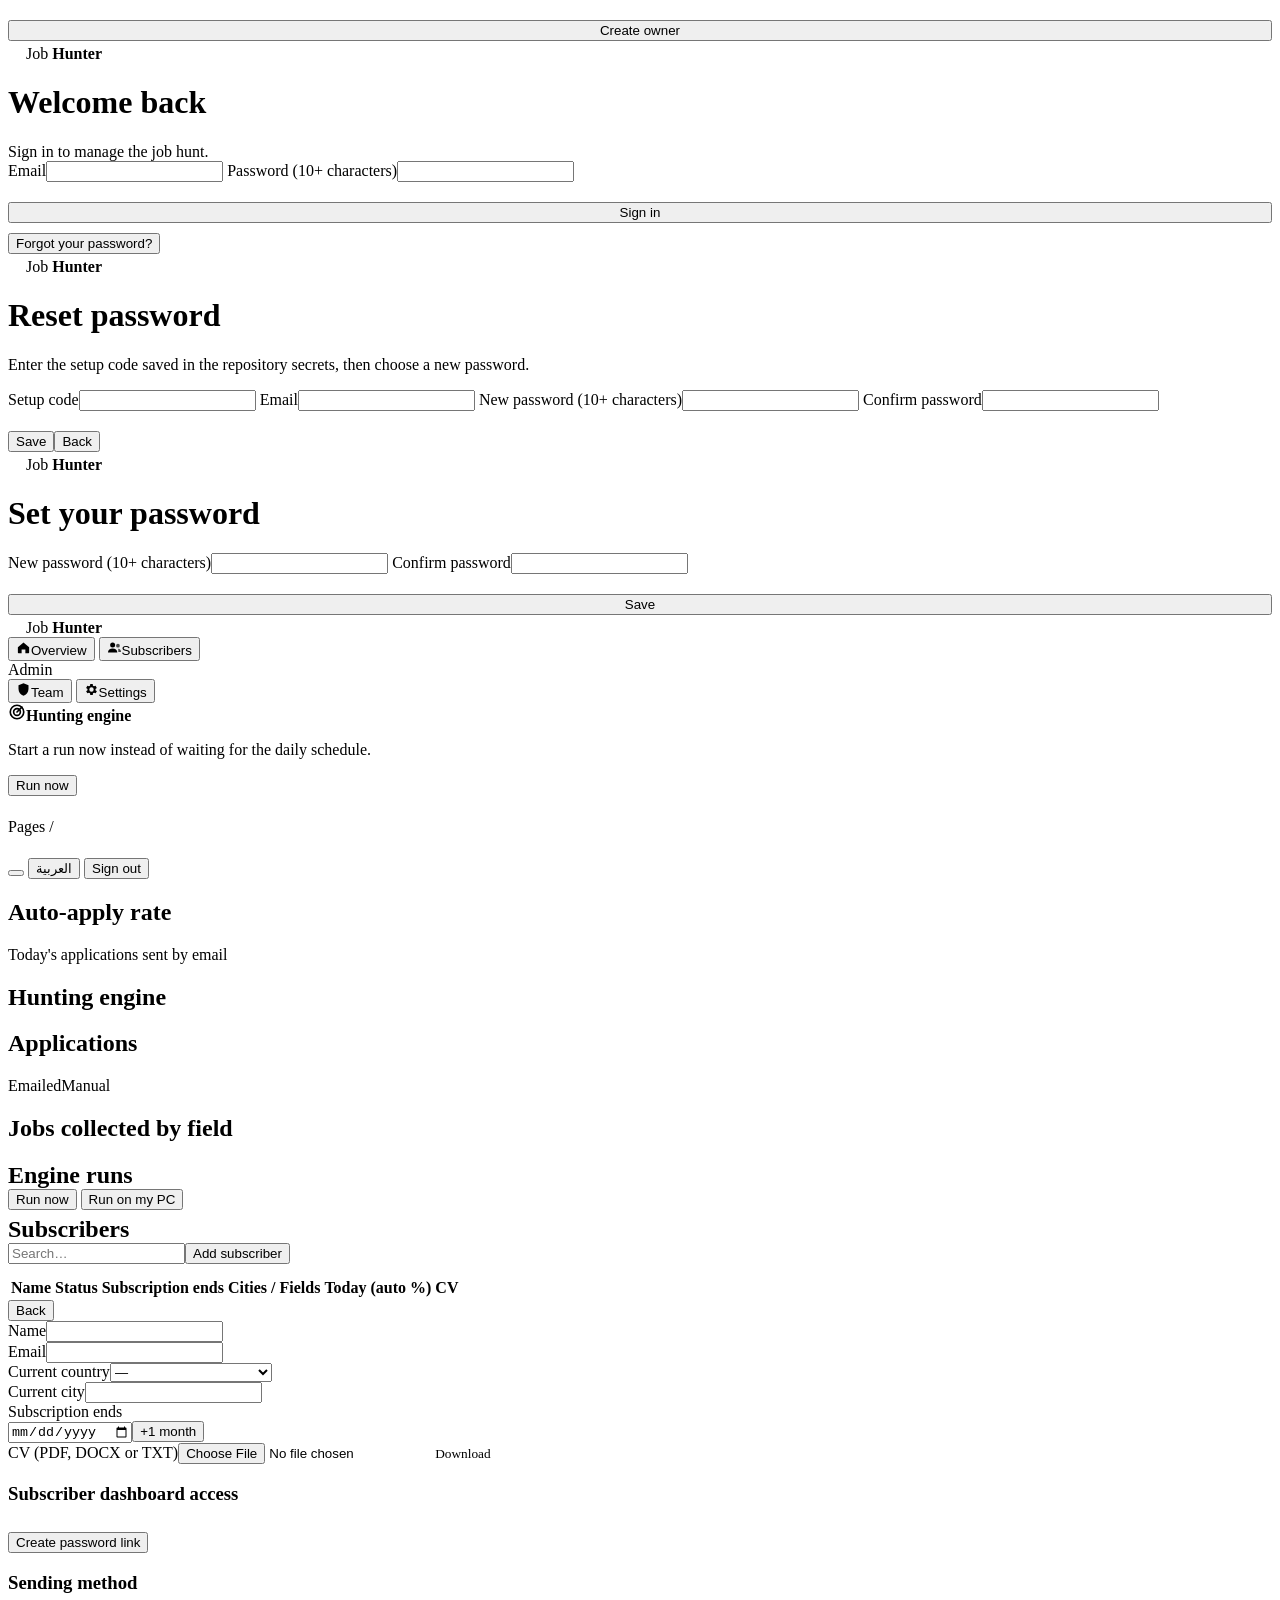
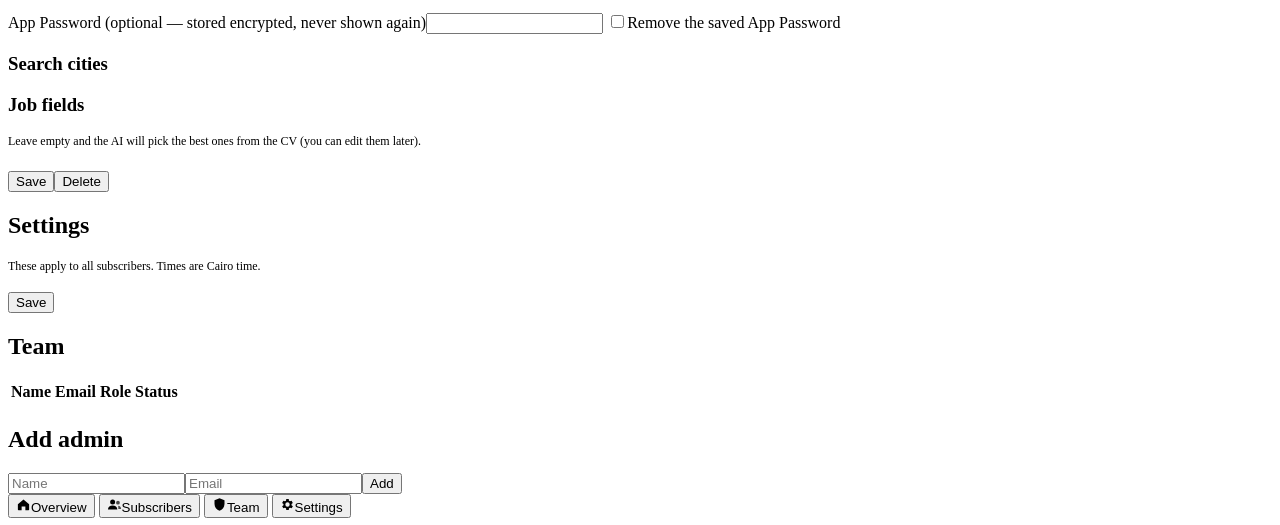
==== commit eac95917: "Update index.html" ====
--- a/public/index.html
+++ b/public/index.html
@@ -116,7 +116,7 @@
           <div class="legend"><span><i style="background:#21d4fd"></i><span data-t="sentCol"></span></span><span><i style="background:#0075ff"></i><span data-t="manualCol"></span></span></div></div>
         <div class="card chart"><h2 data-t="jobsByField"></h2><div class="sub-h" id="fieldsSub"></div><div class="bars" id="barChart"></div><div class="stat2" id="fieldStats"></div></div>
       </div>
-      <div class="card" id="runs-card"><div class="row" style="margin-bottom:6px"><h2 style="margin:0" data-t="runs"></h2><span class="sp"></span><span id="run-msg" class="mute" style="font-size:12px"></span><button class="sm" id="run-now" data-t="runNow"></button></div><div id="runs" style="overflow-x:auto"></div></div>
+      <div class="card" id="runs-card"><div class="row" style="margin-bottom:6px"><h2 style="margin:0" data-t="runs"></h2><span class="sp"></span><span id="run-msg" class="mute" style="font-size:12px"></span><button class="sm" id="run-now" data-t="runNow"></button> <button class="sm" id="run-device" data-t="runDevice"></button></div><div id="device-line" class="mute" style="font-size:12px;margin-bottom:6px"></div><div id="runs" style="overflow-x:auto"></div></div>
     </section>
 
     <section class="card hidden" data-p="subs">
@@ -167,8 +167,8 @@
   </nav>
 </div>
 <script>
-const T={en:{setupTitle:"First-time setup",setupHint:"Create the owner account. Needs the setup code saved in the repository secrets.",setupCode:"Setup code",name:"Name",email:"Email",password:"Password (10+ characters)",create:"Create owner",signIn:"Sign in",setPw:"Set your password",newPw:"New password (10+ characters)",confirmPw:"Confirm password",save:"Save",signOut:"Sign out",admins:"Team",addAdmin:"Add admin",add:"Add",role:"Role",status:"Status",active:"Active",disabled:"Disabled",noPw:"Invite pending",disable:"Disable",enable:"Enable",reset:"Reset link",subs:"Subscribers",activeSubs:"Active subscriptions",appsToday:"Applications today",autoPct:"Auto-applied today",lastRun:"Last run",never:"Never",mismatch:"Passwords do not match",pwDone:"Password saved. You can sign in now.",linkNote:"Send this one-time link to the person (valid 48 hours):",owner:"Owner",admin:"Admin",forgot:"Forgot your password?",recoverTitle:"Reset password",recoverHint:"Enter the setup code saved in the repository secrets, then choose a new password.",back:"Back",overview:"Overview",settings:"Settings",search:"Search…",addSub:"Add subscriber",editSub:"Edit subscriber",subEnd:"Subscription ends",citiesFields:"Cities / Fields",appsTodayShort:"Today (auto %)",edit:"Edit",renew:"Renew +1 month",lock:"Lock",unlock:"Unlock",locked:"Locked",expired:"Expired",noSubs:"No subscribers yet.",curCountry:"Current country",curCity:"Current city",subLang:"Dashboard language",plusMonth:"+1 month",subStart:"Started",autoMonth:"Empty = one month from today",cv:"CV (PDF, DOCX or TXT)",noCv:"No CV uploaded yet",download:"Download",sendMode:"Sending method",modeApp:"Subscriber's Gmail with an App Password (recommended)",modeCentral:"Central tool email (Reply-To = subscriber, small daily limit)",appPw:"App Password (typed by the admin, stored encrypted)",apSaved:"An App Password is saved. Leave the box empty to keep it.",apClear:"Remove the saved App Password",cities:"Search cities",fields:"Job fields",fieldsHint:"Leave empty and the AI will pick the best ones from the CV (you can edit them later).",all:"All",none:"None",delete:"Delete",confirmDel:"Delete this subscriber and all their data?",needCity:"Choose at least one search city",tooBig:"The CV file is too large",saving:"Saving…",saved:"Saved",cvFail:"Saved, but the CV upload failed",settingsHint:"These apply to all subscribers. Times are Cairo time.",set_daily_apply_limit:"Max applications per subscriber per day",set_central_daily_limit:"Max central-email applications per subscriber per day",set_min_match_score:"Minimum match score to apply (0–100)",set_email_cooldown_days:"Days before applying to the same email again",set_default_sub_days:"Default subscription length (days)",set_auto_fields_count:"Fields the AI picks when none are set",set_run_time_cloud:"Daily cloud run time",modeAppOn:"Sending from the subscriber's own Gmail (an App Password is saved). Type a new one below to replace it.",modeCentralOn:"Sending from the central tool email for now. To send from the subscriber's own Gmail, add an App Password below — or the subscriber can add it from their dashboard.",appPwOpt:"App Password (optional — stored encrypted, never shown again)",set_engine_live:"Sending mode",liveOff:"Test (dry run) — nothing is sent",liveOn:"Live — send application emails",runs:"Engine runs",runNow:"Run now",queued:"Run requested — it starts within ~15 minutes.",started:"Started",newJobs:"New jobs",sentCol:"Emailed",manualCol:"Manual",errorsCol:"Errors",dry:"test",preview:"What would be sent",welcome:"Welcome back",loginHint:"Sign in to manage the job hunt.",artTitle:"Your daily job hunt, on autopilot.",artText:"Collects jobs in the UAE, Egypt and Saudi Arabia, tailors the CV for every field and applies by email — every day.",admin:"Admin",engineCard:"Hunting engine",engineCardHint:"Start a run now instead of waiting for the daily schedule.",pages:"Pages",autoRate:"Auto-apply rate",autoRateHint:"Today's applications sent by email",appsChart:"Applications",jobsByField:"Jobs collected by field",last14:"in the last 14 days",last7:"new jobs in the last 7 days",jobs7:"Jobs found (7 days)",fieldsTracked:"Fields tracked",activeCities:"Cities searched",withEmail:"Jobs with HR email",nextRun:"Daily run (Cairo)",modeLive:"Live — applications are sent",modeTest:"Test mode — nothing is sent",noData:"No data yet — it fills up after the first run.",hello:"Welcome back,",heroText:"The engine is hunting in {c} cities across {f} fields. Here is today at a glance.",heroBtn:"Manage subscribers",subAccess:"Subscriber dashboard access",pwLink:"Create password link",accNone:"No password yet — create a link and send it to the subscriber.",accSet:"The subscriber has a password. Create a new link only to reset it.",accReq:"⚠ The subscriber asked for a password reset on {d}.",subLinkNote:"Send this link to the subscriber (valid 48 hours, one use). They choose a password and land on their dashboard. Later they sign in at the second address with their email + password:",resetReq:"Reset requested"},
-ar:{setupTitle:"الإعداد لأول مرة",setupHint:"إنشاء حساب المالك. محتاج كود الإعداد المحفوظ في أسرار الريبو.",setupCode:"كود الإعداد",name:"الاسم",email:"الإيميل",password:"كلمة السر (10 حروف أو أكتر)",create:"إنشاء المالك",signIn:"تسجيل الدخول",setPw:"تعيين كلمة السر",newPw:"كلمة سر جديدة (10 حروف أو أكتر)",confirmPw:"تأكيد كلمة السر",save:"حفظ",signOut:"خروج",admins:"الفريق",addAdmin:"إضافة أدمن",add:"إضافة",role:"الدور",status:"الحالة",active:"نشط",disabled:"موقوف",noPw:"دعوة لسه ماتفعّلتش",disable:"إيقاف",enable:"تفعيل",reset:"لينك Reset",subs:"المشتركين",activeSubs:"اشتراكات سارية",appsToday:"تقديمات النهارده",autoPct:"أوتوماتيك النهارده",lastRun:"آخر تشغيل",never:"لسه",mismatch:"كلمتين السر مش زي بعض",pwDone:"اتحفظت. تقدر تدخل دلوقتي.",linkNote:"ابعت اللينك ده للشخص (صالح 48 ساعة، مرة واحدة):",owner:"مالك",admin:"أدمن",forgot:"نسيت كلمة السر؟",recoverTitle:"تغيير كلمة السر",recoverHint:"اكتب كود الإعداد المحفوظ في أسرار الريبو، واختار كلمة سر جديدة.",back:"رجوع",overview:"نظرة عامة",settings:"الإعدادات",search:"بحث…",addSub:"إضافة مشترك",editSub:"تعديل مشترك",subEnd:"نهاية الاشتراك",citiesFields:"المدن / المجالات",appsTodayShort:"النهارده (أوتوماتيك %)",edit:"تعديل",renew:"تجديد شهر",lock:"قفل",unlock:"فتح",locked:"مقفول",expired:"منتهي",noSubs:"لسه مفيش مشتركين.",curCountry:"البلد الحالي",curCity:"المدينة الحالية",subLang:"لغة الداشبورد",plusMonth:"+ شهر",subStart:"بدأ",autoMonth:"فاضي = شهر من النهارده",cv:"السي في (PDF أو DOCX أو TXT)",noCv:"لسه مفيش سي في",download:"تحميل",sendMode:"طريقة الإرسال",modeApp:"جيميل المشترك بـ App Password (الأفضل)",modeCentral:"الإيميل المركزي للأداة (الرد يروح للمشترك، بحد يومي صغير)",appPw:"الـ App Password (الأدمن بيكتبه، وبيتحفظ متشفّر)",apSaved:"فيه App Password محفوظ. سيب الخانة فاضية عشان يفضل زي ما هو.",apClear:"مسح الـ App Password المحفوظ",cities:"مدن البحث",fields:"المجالات",fieldsHint:"لو سبتها فاضية، الـ AI هيختار الأنسب من السي في (وتقدر تعدّلها بعدين).",all:"الكل",none:"ولا حاجة",delete:"حذف",confirmDel:"حذف المشترك ده وكل بياناته؟",needCity:"اختار مدينة بحث واحدة على الأقل",tooBig:"ملف السي في كبير",saving:"بيتحفظ…",saved:"اتحفظ",cvFail:"اتحفظ، بس رفع السي في فشل",settingsHint:"بتتطبق على كل المشتركين. المواعيد بتوقيت القاهرة.",set_daily_apply_limit:"أقصى تقديمات للمشترك في اليوم",set_central_daily_limit:"أقصى تقديمات بالإيميل المركزي للمشترك في اليوم",set_min_match_score:"أقل درجة تطابق للتقديم (0–100)",set_email_cooldown_days:"أيام قبل التقديم على نفس الإيميل تاني",set_default_sub_days:"مدة الاشتراك الافتراضية (أيام)",set_auto_fields_count:"عدد المجالات اللي الـ AI يختارها لو مفيش",set_run_time_cloud:"ميعاد التشغيل السحابي اليومي",modeAppOn:"الإرسال من جيميل المشترك نفسه (فيه App Password محفوظ). اكتب واحد جديد تحت لو عايز تغيّره.",modeCentralOn:"الإرسال من الإيميل المركزي للأداة حاليًا. عشان يبعت من جيميل المشترك، ضيف الـ App Password تحت — أو المشترك يضيفه من الداشبورد بتاعته.",appPwOpt:"الـ App Password (اختياري — بيتحفظ متشفّر ومحدش يقدر يشوفه تاني)",set_engine_live:"وضع الإرسال",liveOff:"تجربة (Dry run) — مفيش حاجة بتتبعت",liveOn:"حقيقي — إرسال إيميلات التقديم",runs:"تشغيلات المحرك",runNow:"شغّل دلوقتي",queued:"اتطلب التشغيل — هيبدأ خلال ~15 دقيقة.",started:"البداية",newJobs:"وظايف جديدة",sentCol:"اتبعت إيميل",manualCol:"يدوي",errorsCol:"أخطاء",dry:"تجربة",preview:"اللي كان هيتبعت",welcome:"أهلاً بيك تاني",loginHint:"سجّل دخول عشان تدير البحث عن الوظايف.",artTitle:"البحث عن الشغل كل يوم… أوتوماتيك.",artText:"بيجمع وظايف في الإمارات ومصر والسعودية، ويعدّل السي في لكل مجال، ويقدّم بالإيميل — كل يوم.",admin:"الإدارة",engineCard:"محرك البحث",engineCardHint:"شغّل البحث دلوقتي بدل ما تستنى الميعاد اليومي.",pages:"الصفحات",autoRate:"نسبة التقديم الأوتوماتيك",autoRateHint:"تقديمات النهارده اللي اتبعتت بالإيميل",appsChart:"التقديمات",jobsByField:"الوظايف حسب المجال",last14:"في آخر 14 يوم",last7:"وظيفة جديدة في آخر 7 أيام",jobs7:"وظايف (7 أيام)",fieldsTracked:"مجالات متابَعة",activeCities:"مدن البحث",withEmail:"وظايف فيها إيميل HR",nextRun:"التشغيل اليومي (القاهرة)",modeLive:"حقيقي — التقديمات بتتبعت",modeTest:"وضع التجربة — مفيش حاجة بتتبعت",noData:"لسه مفيش بيانات — هتظهر بعد أول تشغيل.",hello:"أهلاً بيك،",heroText:"المحرك بيدوّر في {c} مدينة و{f} مجال. ده ملخص النهارده.",heroBtn:"إدارة المشتركين",subAccess:"دخول المشترك للداشبورد",pwLink:"عمل لينك كلمة السر",accNone:"لسه مفيش كلمة سر — اعمل لينك وابعته للمشترك.",accSet:"المشترك عنده كلمة سر. اعمل لينك جديد بس لو عايز تغيّرها.",accReq:"⚠ المشترك طلب تغيير كلمة السر يوم {d}.",subLinkNote:"ابعت اللينك ده للمشترك (صالح 48 ساعة، مرة واحدة). هيختار كلمة السر ويدخل على الداشبورد على طول. بعد كده يدخل من العنوان التاني بالإيميل + كلمة السر:",resetReq:"طلب Reset"}};
+const T={en:{setupTitle:"First-time setup",setupHint:"Create the owner account. Needs the setup code saved in the repository secrets.",setupCode:"Setup code",name:"Name",email:"Email",password:"Password (10+ characters)",create:"Create owner",signIn:"Sign in",setPw:"Set your password",newPw:"New password (10+ characters)",confirmPw:"Confirm password",save:"Save",signOut:"Sign out",admins:"Team",addAdmin:"Add admin",add:"Add",role:"Role",status:"Status",active:"Active",disabled:"Disabled",noPw:"Invite pending",disable:"Disable",enable:"Enable",reset:"Reset link",subs:"Subscribers",activeSubs:"Active subscriptions",appsToday:"Applications today",autoPct:"Auto-applied today",lastRun:"Last run",never:"Never",mismatch:"Passwords do not match",pwDone:"Password saved. You can sign in now.",linkNote:"Send this one-time link to the person (valid 48 hours):",owner:"Owner",admin:"Admin",forgot:"Forgot your password?",recoverTitle:"Reset password",recoverHint:"Enter the setup code saved in the repository secrets, then choose a new password.",back:"Back",overview:"Overview",settings:"Settings",search:"Search…",addSub:"Add subscriber",editSub:"Edit subscriber",subEnd:"Subscription ends",citiesFields:"Cities / Fields",appsTodayShort:"Today (auto %)",edit:"Edit",renew:"Renew +1 month",lock:"Lock",unlock:"Unlock",locked:"Locked",expired:"Expired",noSubs:"No subscribers yet.",curCountry:"Current country",curCity:"Current city",subLang:"Dashboard language",plusMonth:"+1 month",subStart:"Started",autoMonth:"Empty = one month from today",cv:"CV (PDF, DOCX or TXT)",noCv:"No CV uploaded yet",download:"Download",sendMode:"Sending method",modeApp:"Subscriber's Gmail with an App Password (recommended)",modeCentral:"Central tool email (Reply-To = subscriber, small daily limit)",appPw:"App Password (typed by the admin, stored encrypted)",apSaved:"An App Password is saved. Leave the box empty to keep it.",apClear:"Remove the saved App Password",cities:"Search cities",fields:"Job fields",fieldsHint:"Leave empty and the AI will pick the best ones from the CV (you can edit them later).",all:"All",none:"None",delete:"Delete",confirmDel:"Delete this subscriber and all their data?",needCity:"Choose at least one search city",tooBig:"The CV file is too large",saving:"Saving…",saved:"Saved",cvFail:"Saved, but the CV upload failed",settingsHint:"These apply to all subscribers. Times are Cairo time.",set_daily_apply_limit:"Applications per subscriber per day (auto + manual)",set_central_daily_limit:"Max central-email applications per subscriber per day",set_min_match_score:"Minimum match score to apply (0–100)",set_min_auto_pct:"Auto-apply share of them % (0 = no limit on manual)",set_email_cooldown_days:"Days before applying to the same email again",set_default_sub_days:"Default subscription length (days)",set_auto_fields_count:"Fields the AI picks when none are set",set_run_time_cloud:"Daily cloud run time",modeAppOn:"Sending from the subscriber's own Gmail (an App Password is saved). Type a new one below to replace it.",modeCentralOn:"Sending from the central tool email for now. To send from the subscriber's own Gmail, add an App Password below — or the subscriber can add it from their dashboard.",appPwOpt:"App Password (optional — stored encrypted, never shown again)",set_engine_live:"Sending mode",liveOff:"Test (dry run) — nothing is sent",liveOn:"Live — send application emails",runs:"Engine runs",runNow:"Run now",queued:"Run requested — it starts within ~15 minutes.",started:"Started",newJobs:"New jobs",sentCol:"Emailed",manualCol:"Manual",errorsCol:"Errors",dry:"test",preview:"What would be sent",welcome:"Welcome back",loginHint:"Sign in to manage the job hunt.",artTitle:"Your daily job hunt, on autopilot.",artText:"Collects jobs in the UAE, Egypt and Saudi Arabia, tailors the CV for every field and applies by email — every day.",admin:"Admin",engineCard:"Hunting engine",engineCardHint:"Start a run now instead of waiting for the daily schedule.",pages:"Pages",autoRate:"Auto-apply rate",autoRateHint:"Today's applications sent by email",appsChart:"Applications",jobsByField:"Jobs collected by field",last14:"in the last 14 days",last7:"new jobs in the last 7 days",jobs7:"Jobs found (7 days)",fieldsTracked:"Fields tracked",activeCities:"Cities searched",withEmail:"Jobs with HR email",nextRun:"Daily run (Cairo)",modeLive:"Live — applications are sent",modeTest:"Test mode — nothing is sent",noData:"No data yet — it fills up after the first run.",hello:"Welcome back,",heroText:"The engine is hunting in {c} cities across {f} fields. Here is today at a glance.",heroBtn:"Manage subscribers",subAccess:"Subscriber dashboard access",pwLink:"Create password link",accNone:"No password yet — create a link and send it to the subscriber.",accSet:"The subscriber has a password. Create a new link only to reset it.",accReq:"⚠ The subscriber asked for a password reset on {d}.",subLinkNote:"Send this link to the subscriber (valid 48 hours, one use). They choose a password and land on their dashboard. Later they sign in at the second address with their email + password:",resetReq:"Reset requested",runDevice:"Run on my PC",deviceQueued:"Requested — your PC starts within ~15 minutes if it is on.",deviceLast:"Last run on the PC"},
+ar:{setupTitle:"الإعداد لأول مرة",setupHint:"إنشاء حساب المالك. محتاج كود الإعداد المحفوظ في أسرار الريبو.",setupCode:"كود الإعداد",name:"الاسم",email:"الإيميل",password:"كلمة السر (10 حروف أو أكتر)",create:"إنشاء المالك",signIn:"تسجيل الدخول",setPw:"تعيين كلمة السر",newPw:"كلمة سر جديدة (10 حروف أو أكتر)",confirmPw:"تأكيد كلمة السر",save:"حفظ",signOut:"خروج",admins:"الفريق",addAdmin:"إضافة أدمن",add:"إضافة",role:"الدور",status:"الحالة",active:"نشط",disabled:"موقوف",noPw:"دعوة لسه ماتفعّلتش",disable:"إيقاف",enable:"تفعيل",reset:"لينك Reset",subs:"المشتركين",activeSubs:"اشتراكات سارية",appsToday:"تقديمات النهارده",autoPct:"أوتوماتيك النهارده",lastRun:"آخر تشغيل",never:"لسه",mismatch:"كلمتين السر مش زي بعض",pwDone:"اتحفظت. تقدر تدخل دلوقتي.",linkNote:"ابعت اللينك ده للشخص (صالح 48 ساعة، مرة واحدة):",owner:"مالك",admin:"أدمن",forgot:"نسيت كلمة السر؟",recoverTitle:"تغيير كلمة السر",recoverHint:"اكتب كود الإعداد المحفوظ في أسرار الريبو، واختار كلمة سر جديدة.",back:"رجوع",overview:"نظرة عامة",settings:"الإعدادات",search:"بحث…",addSub:"إضافة مشترك",editSub:"تعديل مشترك",subEnd:"نهاية الاشتراك",citiesFields:"المدن / المجالات",appsTodayShort:"النهارده (أوتوماتيك %)",edit:"تعديل",renew:"تجديد شهر",lock:"قفل",unlock:"فتح",locked:"مقفول",expired:"منتهي",noSubs:"لسه مفيش مشتركين.",curCountry:"البلد الحالي",curCity:"المدينة الحالية",subLang:"لغة الداشبورد",plusMonth:"+ شهر",subStart:"بدأ",autoMonth:"فاضي = شهر من النهارده",cv:"السي في (PDF أو DOCX أو TXT)",noCv:"لسه مفيش سي في",download:"تحميل",sendMode:"طريقة الإرسال",modeApp:"جيميل المشترك بـ App Password (الأفضل)",modeCentral:"الإيميل المركزي للأداة (الرد يروح للمشترك، بحد يومي صغير)",appPw:"الـ App Password (الأدمن بيكتبه، وبيتحفظ متشفّر)",apSaved:"فيه App Password محفوظ. سيب الخانة فاضية عشان يفضل زي ما هو.",apClear:"مسح الـ App Password المحفوظ",cities:"مدن البحث",fields:"المجالات",fieldsHint:"لو سبتها فاضية، الـ AI هيختار الأنسب من السي في (وتقدر تعدّلها بعدين).",all:"الكل",none:"ولا حاجة",delete:"حذف",confirmDel:"حذف المشترك ده وكل بياناته؟",needCity:"اختار مدينة بحث واحدة على الأقل",tooBig:"ملف السي في كبير",saving:"بيتحفظ…",saved:"اتحفظ",cvFail:"اتحفظ، بس رفع السي في فشل",settingsHint:"بتتطبق على كل المشتركين. المواعيد بتوقيت القاهرة.",set_daily_apply_limit:"عدد التقديمات لكل مشترك في اليوم (أوتوماتيك + يدوي)",set_central_daily_limit:"أقصى تقديمات بالإيميل المركزي للمشترك في اليوم",set_min_match_score:"أقل درجة تطابق للتقديم (0–100)",set_min_auto_pct:"نسبة الأوتوماتيك منهم % (0 = اليدوي من غير حد)",set_email_cooldown_days:"أيام قبل التقديم على نفس الإيميل تاني",set_default_sub_days:"مدة الاشتراك الافتراضية (أيام)",set_auto_fields_count:"عدد المجالات اللي الـ AI يختارها لو مفيش",set_run_time_cloud:"ميعاد التشغيل السحابي اليومي",modeAppOn:"الإرسال من جيميل المشترك نفسه (فيه App Password محفوظ). اكتب واحد جديد تحت لو عايز تغيّره.",modeCentralOn:"الإرسال من الإيميل المركزي للأداة حاليًا. عشان يبعت من جيميل المشترك، ضيف الـ App Password تحت — أو المشترك يضيفه من الداشبورد بتاعته.",appPwOpt:"الـ App Password (اختياري — بيتحفظ متشفّر ومحدش يقدر يشوفه تاني)",set_engine_live:"وضع الإرسال",liveOff:"تجربة (Dry run) — مفيش حاجة بتتبعت",liveOn:"حقيقي — إرسال إيميلات التقديم",runs:"تشغيلات المحرك",runNow:"شغّل دلوقتي",queued:"اتطلب التشغيل — هيبدأ خلال ~15 دقيقة.",started:"البداية",newJobs:"وظايف جديدة",sentCol:"اتبعت إيميل",manualCol:"يدوي",errorsCol:"أخطاء",dry:"تجربة",preview:"اللي كان هيتبعت",welcome:"أهلاً بيك تاني",loginHint:"سجّل دخول عشان تدير البحث عن الوظايف.",artTitle:"البحث عن الشغل كل يوم… أوتوماتيك.",artText:"بيجمع وظايف في الإمارات ومصر والسعودية، ويعدّل السي في لكل مجال، ويقدّم بالإيميل — كل يوم.",admin:"الإدارة",engineCard:"محرك البحث",engineCardHint:"شغّل البحث دلوقتي بدل ما تستنى الميعاد اليومي.",pages:"الصفحات",autoRate:"نسبة التقديم الأوتوماتيك",autoRateHint:"تقديمات النهارده اللي اتبعتت بالإيميل",appsChart:"التقديمات",jobsByField:"الوظايف حسب المجال",last14:"في آخر 14 يوم",last7:"وظيفة جديدة في آخر 7 أيام",jobs7:"وظايف (7 أيام)",fieldsTracked:"مجالات متابَعة",activeCities:"مدن البحث",withEmail:"وظايف فيها إيميل HR",nextRun:"التشغيل اليومي (القاهرة)",modeLive:"حقيقي — التقديمات بتتبعت",modeTest:"وضع التجربة — مفيش حاجة بتتبعت",noData:"لسه مفيش بيانات — هتظهر بعد أول تشغيل.",hello:"أهلاً بيك،",heroText:"المحرك بيدوّر في {c} مدينة و{f} مجال. ده ملخص النهارده.",heroBtn:"إدارة المشتركين",subAccess:"دخول المشترك للداشبورد",pwLink:"عمل لينك كلمة السر",accNone:"لسه مفيش كلمة سر — اعمل لينك وابعته للمشترك.",accSet:"المشترك عنده كلمة سر. اعمل لينك جديد بس لو عايز تغيّرها.",accReq:"⚠ المشترك طلب تغيير كلمة السر يوم {d}.",subLinkNote:"ابعت اللينك ده للمشترك (صالح 48 ساعة، مرة واحدة). هيختار كلمة السر ويدخل على الداشبورد على طول. بعد كده يدخل من العنوان التاني بالإيميل + كلمة السر:",resetReq:"طلب Reset",runDevice:"شغّل من الجهاز",deviceQueued:"اتطلب — الجهاز هيبدأ خلال ~15 دقيقة لو كان فاتح.",deviceLast:"آخر تشغيل على الجهاز"}};
 let lang=(()=>{try{return localStorage.getItem('lang')||'en'}catch{return'en'}})();
 const $=id=>document.getElementById(id), t=k=>T[lang][k]||k;
 function applyLang(){document.documentElement.lang=lang;document.documentElement.dir=lang==='ar'?'rtl':'ltr';
@@ -275,7 +275,7 @@
       const r=await fetch(`/api/subscribers/${id}/cv`,{method:'POST',body:fd,credentials:'same-origin'});const d=await r.json().catch(()=>({}));if(!r.ok)throw new Error(t('cvFail')+': '+(d.error||r.status))}
     msg('e-msg',t('saved'),true);setTimeout(()=>tab('subs'),700)}catch(e){msg('e-msg',e.message)}finally{$('e-save').disabled=false}};
 
-const SET=[['daily_apply_limit','number'],['central_daily_limit','number'],['min_match_score','number'],['email_cooldown_days','number'],['default_sub_days','number'],['auto_fields_count','number'],['run_time_cloud','time'],['engine_live','bool']];
+const SET=[['daily_apply_limit','number'],['central_daily_limit','number'],['min_match_score','number'],['min_auto_pct','number'],['email_cooldown_days','number'],['default_sub_days','number'],['auto_fields_count','number'],['run_time_cloud','time'],['engine_live','bool']];
 async function loadSettings(){const s=await call('/api/settings');msg('set-msg','');
   $('set-form').innerHTML=SET.map(([k,ty])=>`<div><label>${esc(t('set_'+k))}</label>${ty==='bool'?`<select id="set-${k}"><option value="0" ${s[k]!=='1'?'selected':''}>${esc(t('liveOff'))}</option><option value="1" ${s[k]==='1'?'selected':''}>${esc(t('liveOn'))}</option></select>`:`<input type="${ty}" id="set-${k}" value="${esc(s[k])}" ${ty==='number'?'min="0"':''}>`}</div>`).join('');}
 $('set-save').onclick=async()=>{const b={};SET.forEach(([k])=>b[k]=$('set-'+k).value);try{await call('/api/settings',{method:'PUT',body:b});msg('set-msg',t('saved'),true)}catch(e){msg('set-msg',e.message)}};
@@ -335,8 +335,10 @@
   $('fieldStats').innerHTML=`<div><span>${esc(t('fieldsTracked'))}</span><b>${o.fieldsActive}</b></div><div><span>${esc(t('activeCities'))}</span><b>${o.cities}</b></div>`;
   loadRuns();}
 async function loadRuns(){const r=await call('/api/runs');const st=x=>x.stats||{};
+  const dv=r.device||{};$('device-line').textContent=t('deviceLast')+': '+(dv.last?fmtDT(dv.last):t('never'))+(dv.result?' — '+dv.result:'')+(dv.requested&&(!dv.last||dv.requested>dv.last)?' · '+t('deviceQueued'):'');
   $('runs').innerHTML=(r.requested&&(!r.runs[0]||r.requested>r.runs[0].started_at)?`<p class="muted">${esc(t('queued'))}</p>`:'')+(r.runs.length?`<table><tr><th>${esc(t('started'))}</th><th>${esc(t('status'))}</th><th>${esc(t('newJobs'))}</th><th>${esc(t('sentCol'))}</th><th>${esc(t('manualCol'))}</th><th>${esc(t('errorsCol'))}</th></tr>`+r.runs.map(x=>`<tr><td>${esc(fmtDT(x.started_at))} · ${esc(x.place)}</td><td><span class="pill ${esc(x.status)}">${esc(x.status)}</span>${x.status==='running'&&st(x).phase?' <small class="mute">'+esc(st(x).phase)+'</small>':''}${st(x).dry_run?' · '+esc(t('dry')):''}</td><td>${esc(st(x).jobs_new??'')}</td><td>${esc(st(x).sent??'')}</td><td>${esc(st(x).manual??'')}</td><td title="${esc((st(x).errors||[]).join('\n'))}">${esc((st(x).errors||[]).length)}</td></tr>`+((st(x).preview||[]).length?`<tr><td colspan="6"><details><summary>${esc(t('preview'))} (${st(x).preview.length})</summary>${st(x).preview.map(p=>`<div class="muted"><b>${esc(p.score)} · ${esc(p.title)} — ${esc(p.company||'')} (${esc(p.city)})</b> → ${esc(p.method==='email'?p.to:t('manualCol'))}${p.body?`<pre style="white-space:pre-wrap">${esc(p.subject)}\n\n${esc(p.body)}</pre>`:''}</div>`).join('')}</details></td></tr>`:'')).join('')+'</table>':`<p class="muted">${esc(t('never'))}</p>`);}
 $('side-run').onclick=()=>{tab('overview');$('run-now').click()};
+$('run-device').onclick=async()=>{try{await call('/api/device-run',{method:'POST',body:{}});msg('run-msg',t('deviceQueued'),true);loadRuns()}catch(e){msg('run-msg',e.message)}};
 $('run-now').onclick=async()=>{try{await call('/api/run-now',{method:'POST',body:{}});msg('run-msg',t('queued'),true);loadRuns()}catch(e){msg('run-msg',e.message)}};
 
 async function boot(){applyLang();paintIcons();
